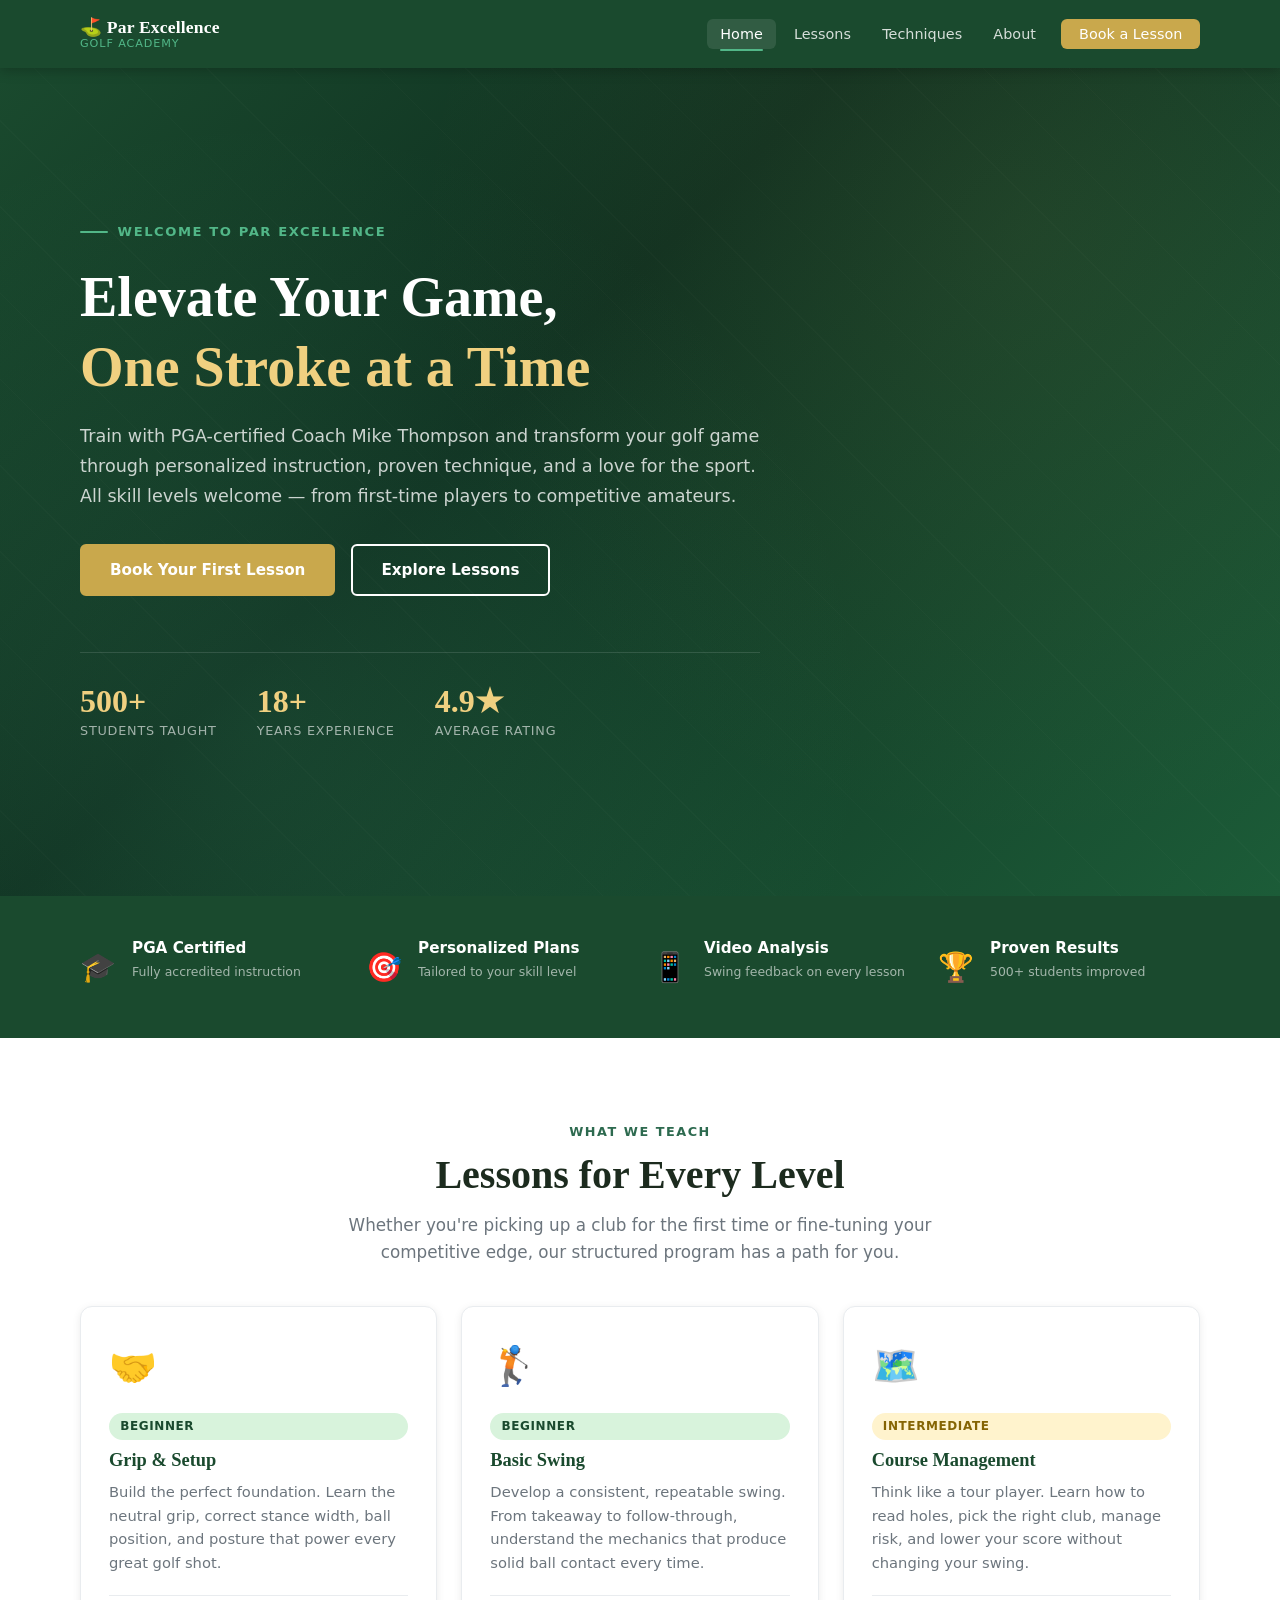
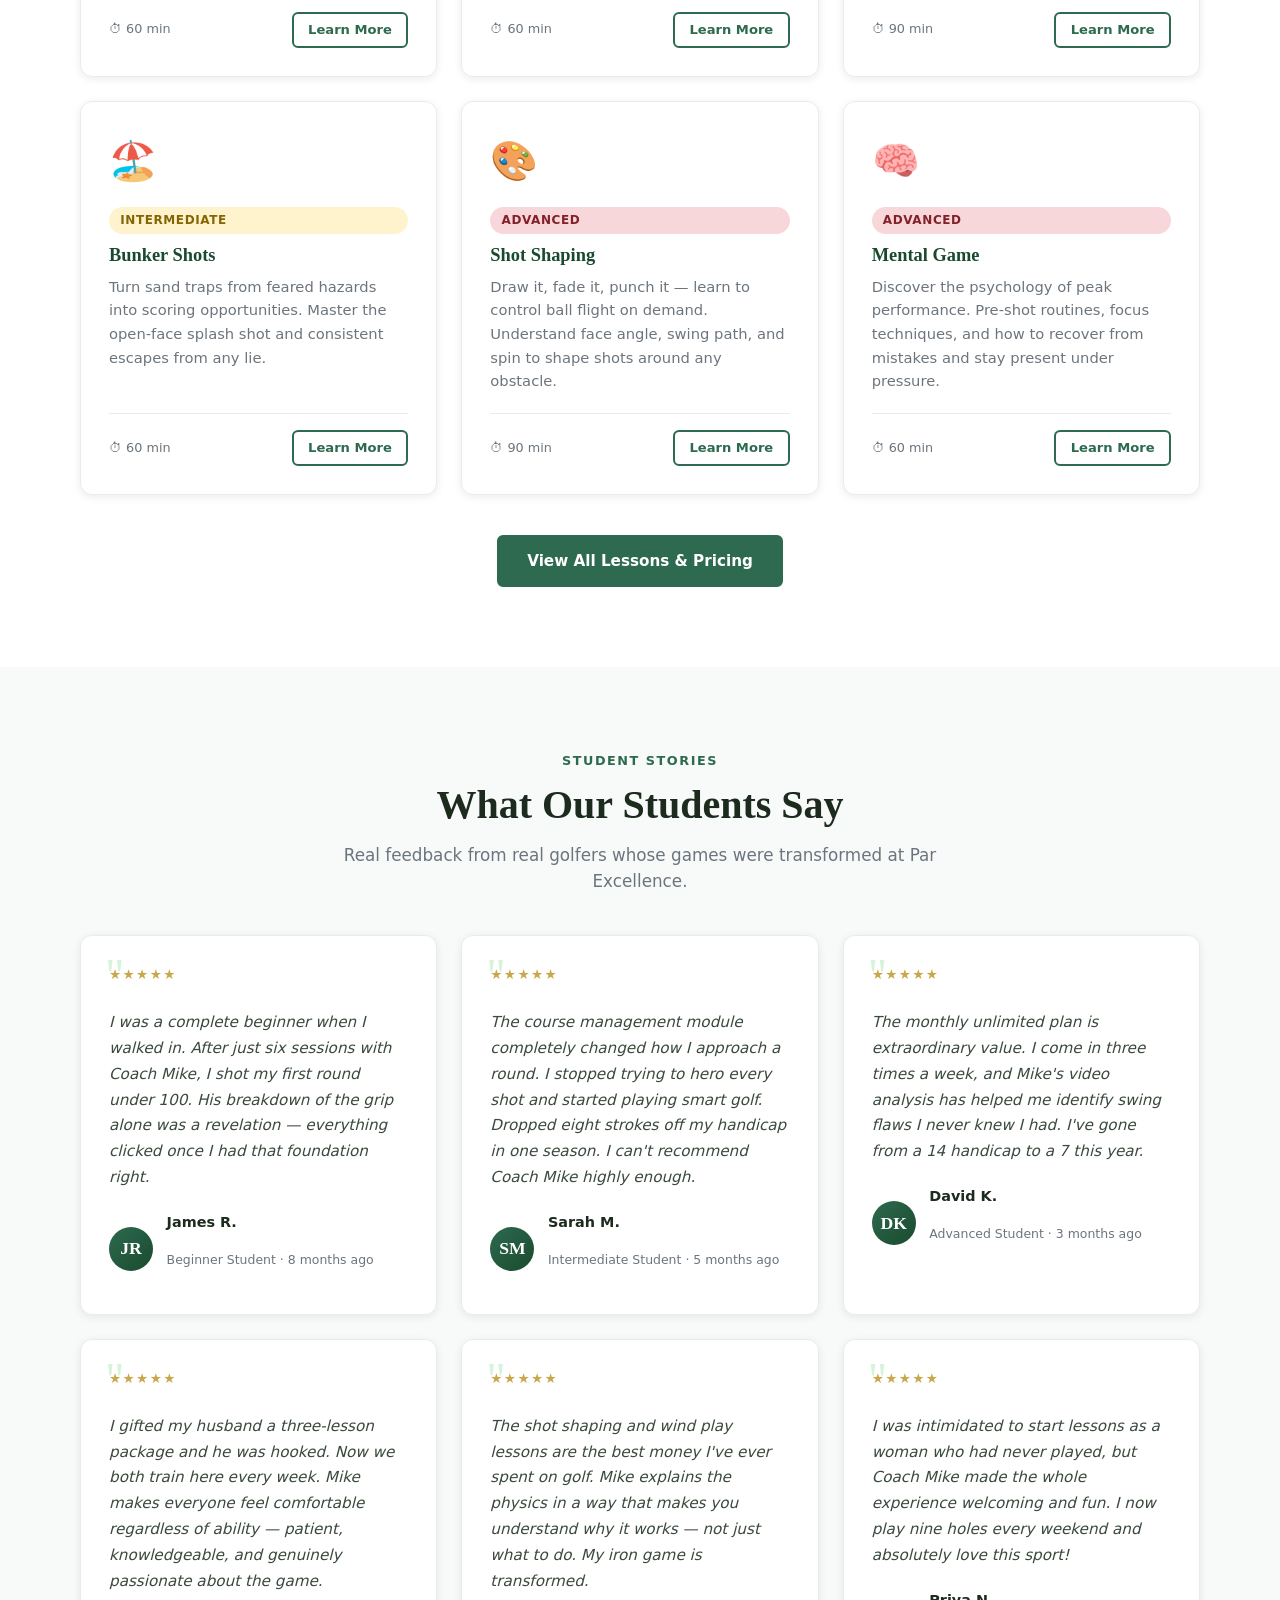
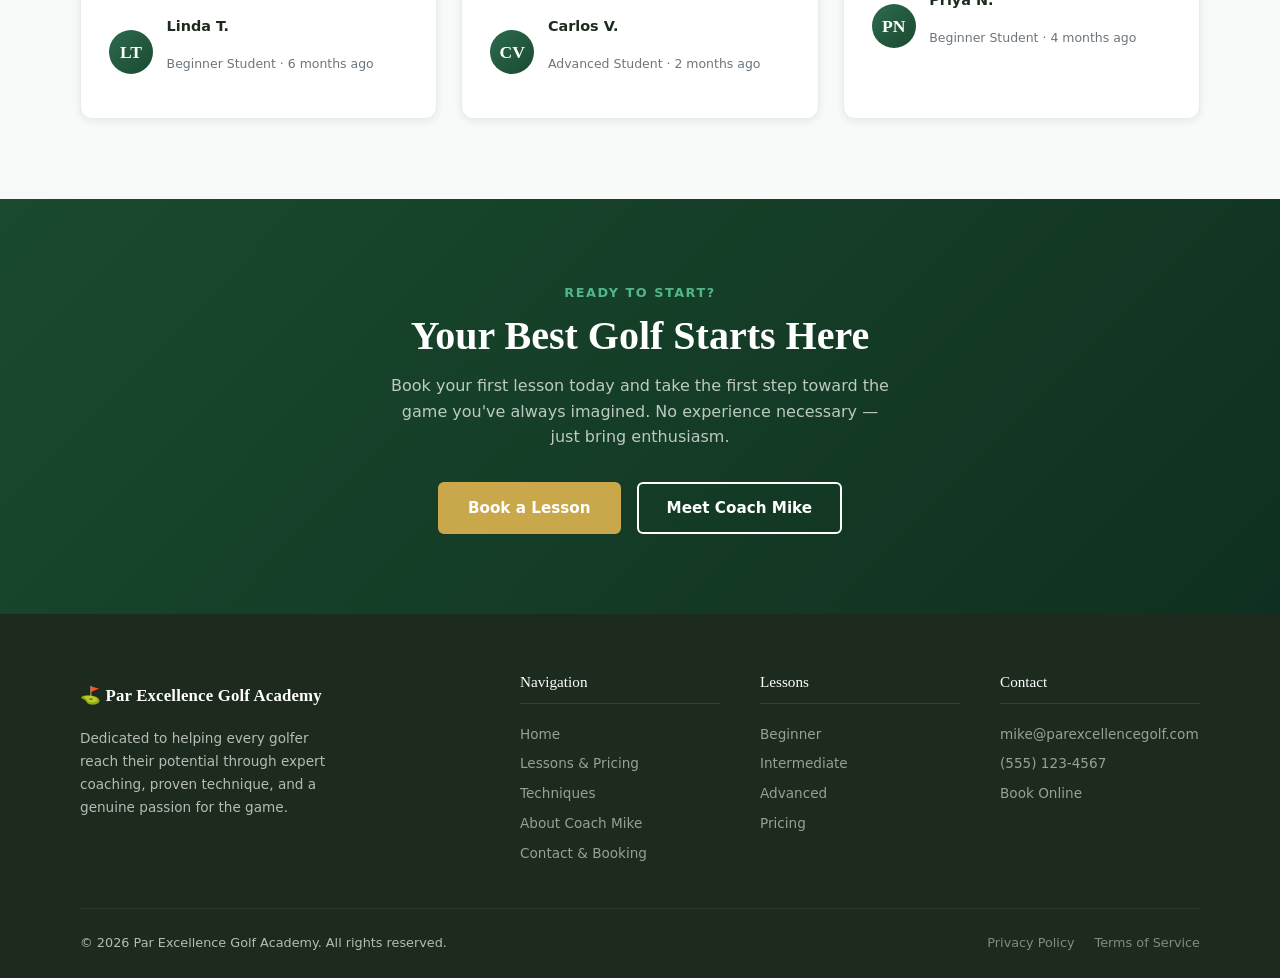
==== index.html @ 8affada6 "Add Par Excellence Golf Academy website Complete static golf instruction website with 5 pages (Home," ====
<!DOCTYPE html>
<html lang="en">
<head>
  <meta charset="UTF-8" />
  <meta name="viewport" content="width=device-width, initial-scale=1.0" />
  <meta name="description" content="Par Excellence Golf Academy — Professional golf instruction with Coach Mike Thompson. Lessons for all skill levels in the heart of the green." />
  <title>Par Excellence Golf Academy | Home</title>
  <link rel="stylesheet" href="css/styles.css" />
</head>
<body>

  <!-- ========== NAVIGATION ========== -->
  <nav class="navbar" role="navigation" aria-label="Main navigation">
    <div class="container nav-inner">
      <a href="index.html" class="nav-brand" aria-label="Par Excellence Golf Academy home">
        <span class="nav-brand-name">⛳ Par Excellence</span>
        <span class="nav-brand-sub">Golf Academy</span>
      </a>

      <button class="nav-toggle" id="navToggle" aria-label="Toggle navigation" aria-expanded="false">
        <span></span><span></span><span></span>
      </button>

      <ul class="nav-links" id="navLinks" role="list">
        <li><a href="index.html">Home</a></li>
        <li><a href="lessons.html">Lessons</a></li>
        <li><a href="techniques.html">Techniques</a></li>
        <li><a href="about.html">About</a></li>
        <li><a href="contact.html" class="nav-cta">Book a Lesson</a></li>
      </ul>
    </div>
  </nav>

  <!-- ========== HERO ========== -->
  <section class="hero" aria-label="Hero">
    <div class="hero-bg-pattern" aria-hidden="true"></div>
    <div class="container">
      <div class="hero-content">
        <div class="hero-eyebrow" aria-label="Welcome to">Welcome to Par Excellence</div>
        <h1>
          Elevate Your Game,
          <span class="accent">One Stroke at a Time</span>
        </h1>
        <p class="hero-lead">
          Train with PGA-certified Coach Mike Thompson and transform your golf game through
          personalized instruction, proven technique, and a love for the sport. All skill
          levels welcome — from first-time players to competitive amateurs.
        </p>
        <div class="hero-actions">
          <a href="contact.html" class="btn btn-gold">Book Your First Lesson</a>
          <a href="lessons.html" class="btn btn-secondary">Explore Lessons</a>
        </div>
        <div class="hero-stats" aria-label="Academy statistics">
          <div class="hero-stat">
            <span class="hero-stat-number">500+</span>
            <span class="hero-stat-label">Students Taught</span>
          </div>
          <div class="hero-stat">
            <span class="hero-stat-number">18+</span>
            <span class="hero-stat-label">Years Experience</span>
          </div>
          <div class="hero-stat">
            <span class="hero-stat-number">4.9★</span>
            <span class="hero-stat-label">Average Rating</span>
          </div>
        </div>
      </div>
    </div>
  </section>

  <!-- ========== PERKS STRIP ========== -->
  <section class="perks-strip" aria-label="Why choose us">
    <div class="container">
      <div class="perks-grid">
        <div class="perk-item fade-in">
          <span class="perk-icon" aria-hidden="true">🎓</span>
          <div>
            <p class="perk-title">PGA Certified</p>
            <p class="perk-text">Fully accredited instruction</p>
          </div>
        </div>
        <div class="perk-item fade-in">
          <span class="perk-icon" aria-hidden="true">🎯</span>
          <div>
            <p class="perk-title">Personalized Plans</p>
            <p class="perk-text">Tailored to your skill level</p>
          </div>
        </div>
        <div class="perk-item fade-in">
          <span class="perk-icon" aria-hidden="true">📱</span>
          <div>
            <p class="perk-title">Video Analysis</p>
            <p class="perk-text">Swing feedback on every lesson</p>
          </div>
        </div>
        <div class="perk-item fade-in">
          <span class="perk-icon" aria-hidden="true">🏆</span>
          <div>
            <p class="perk-title">Proven Results</p>
            <p class="perk-text">500+ students improved</p>
          </div>
        </div>
      </div>
    </div>
  </section>

  <!-- ========== FEATURED LESSONS ========== -->
  <section class="section" id="featured-lessons" aria-labelledby="lessons-heading">
    <div class="container">
      <div class="text-center">
        <span class="section-label">What We Teach</span>
        <h2 class="section-title" id="lessons-heading">Lessons for Every Level</h2>
        <p class="section-subtitle">
          Whether you're picking up a club for the first time or fine-tuning your
          competitive edge, our structured program has a path for you.
        </p>
      </div>

      <div class="card-grid">
        <!-- Beginner -->
        <article class="card fade-in" aria-label="Grip and Setup lesson">
          <span class="card-icon" aria-hidden="true">🤝</span>
          <span class="badge badge-beginner">Beginner</span>
          <h3 class="card-title" style="margin-top:0.6rem">Grip &amp; Setup</h3>
          <p class="card-text">
            Build the perfect foundation. Learn the neutral grip, correct stance width,
            ball position, and posture that power every great golf shot.
          </p>
          <div class="card-footer">
            <span style="font-size:0.8rem;color:var(--gray-mid)">⏱ 60 min</span>
            <a href="lessons.html#beginner" class="btn btn-outline" style="padding:0.35rem 0.9rem;font-size:0.82rem">Learn More</a>
          </div>
        </article>

        <!-- Beginner -->
        <article class="card fade-in" aria-label="Basic Swing lesson">
          <span class="card-icon" aria-hidden="true">🏌️</span>
          <span class="badge badge-beginner">Beginner</span>
          <h3 class="card-title" style="margin-top:0.6rem">Basic Swing</h3>
          <p class="card-text">
            Develop a consistent, repeatable swing. From takeaway to follow-through,
            understand the mechanics that produce solid ball contact every time.
          </p>
          <div class="card-footer">
            <span style="font-size:0.8rem;color:var(--gray-mid)">⏱ 60 min</span>
            <a href="lessons.html#beginner" class="btn btn-outline" style="padding:0.35rem 0.9rem;font-size:0.82rem">Learn More</a>
          </div>
        </article>

        <!-- Intermediate -->
        <article class="card fade-in" aria-label="Course Management lesson">
          <span class="card-icon" aria-hidden="true">🗺️</span>
          <span class="badge badge-intermediate">Intermediate</span>
          <h3 class="card-title" style="margin-top:0.6rem">Course Management</h3>
          <p class="card-text">
            Think like a tour player. Learn how to read holes, pick the right club,
            manage risk, and lower your score without changing your swing.
          </p>
          <div class="card-footer">
            <span style="font-size:0.8rem;color:var(--gray-mid)">⏱ 90 min</span>
            <a href="lessons.html#intermediate" class="btn btn-outline" style="padding:0.35rem 0.9rem;font-size:0.82rem">Learn More</a>
          </div>
        </article>

        <!-- Intermediate -->
        <article class="card fade-in" aria-label="Bunker Shots lesson">
          <span class="card-icon" aria-hidden="true">🏖️</span>
          <span class="badge badge-intermediate">Intermediate</span>
          <h3 class="card-title" style="margin-top:0.6rem">Bunker Shots</h3>
          <p class="card-text">
            Turn sand traps from feared hazards into scoring opportunities. Master the
            open-face splash shot and consistent escapes from any lie.
          </p>
          <div class="card-footer">
            <span style="font-size:0.8rem;color:var(--gray-mid)">⏱ 60 min</span>
            <a href="lessons.html#intermediate" class="btn btn-outline" style="padding:0.35rem 0.9rem;font-size:0.82rem">Learn More</a>
          </div>
        </article>

        <!-- Advanced -->
        <article class="card fade-in" aria-label="Shot Shaping lesson">
          <span class="card-icon" aria-hidden="true">🎨</span>
          <span class="badge badge-advanced">Advanced</span>
          <h3 class="card-title" style="margin-top:0.6rem">Shot Shaping</h3>
          <p class="card-text">
            Draw it, fade it, punch it — learn to control ball flight on demand.
            Understand face angle, swing path, and spin to shape shots around any obstacle.
          </p>
          <div class="card-footer">
            <span style="font-size:0.8rem;color:var(--gray-mid)">⏱ 90 min</span>
            <a href="lessons.html#advanced" class="btn btn-outline" style="padding:0.35rem 0.9rem;font-size:0.82rem">Learn More</a>
          </div>
        </article>

        <!-- Advanced -->
        <article class="card fade-in" aria-label="Mental Game lesson">
          <span class="card-icon" aria-hidden="true">🧠</span>
          <span class="badge badge-advanced">Advanced</span>
          <h3 class="card-title" style="margin-top:0.6rem">Mental Game</h3>
          <p class="card-text">
            Discover the psychology of peak performance. Pre-shot routines, focus
            techniques, and how to recover from mistakes and stay present under pressure.
          </p>
          <div class="card-footer">
            <span style="font-size:0.8rem;color:var(--gray-mid)">⏱ 60 min</span>
            <a href="lessons.html#advanced" class="btn btn-outline" style="padding:0.35rem 0.9rem;font-size:0.82rem">Learn More</a>
          </div>
        </article>
      </div>

      <div class="text-center" style="margin-top:2.5rem">
        <a href="lessons.html" class="btn btn-primary">View All Lessons &amp; Pricing</a>
      </div>
    </div>
  </section>

  <!-- ========== TESTIMONIALS ========== -->
  <section class="section section-alt" aria-labelledby="testimonials-heading">
    <div class="container">
      <div class="text-center">
        <span class="section-label">Student Stories</span>
        <h2 class="section-title" id="testimonials-heading">What Our Students Say</h2>
        <p class="section-subtitle">
          Real feedback from real golfers whose games were transformed at Par Excellence.
        </p>
      </div>

      <div class="testimonials-grid">

        <article class="testimonial-card fade-in" aria-label="Testimonial from James R.">
          <span class="testimonial-quote" aria-hidden="true">"</span>
          <div class="testimonial-stars" aria-label="5 out of 5 stars">★★★★★</div>
          <p class="testimonial-text">
            I was a complete beginner when I walked in. After just six sessions with Coach Mike,
            I shot my first round under 100. His breakdown of the grip alone was a revelation —
            everything clicked once I had that foundation right.
          </p>
          <div class="testimonial-author">
            <div class="author-avatar" aria-hidden="true">JR</div>
            <div>
              <p class="author-name">James R.</p>
              <p class="author-detail">Beginner Student · 8 months ago</p>
            </div>
          </div>
        </article>

        <article class="testimonial-card fade-in" aria-label="Testimonial from Sarah M.">
          <span class="testimonial-quote" aria-hidden="true">"</span>
          <div class="testimonial-stars" aria-label="5 out of 5 stars">★★★★★</div>
          <p class="testimonial-text">
            The course management module completely changed how I approach a round.
            I stopped trying to hero every shot and started playing smart golf.
            Dropped eight strokes off my handicap in one season. I can't recommend
            Coach Mike highly enough.
          </p>
          <div class="testimonial-author">
            <div class="author-avatar" aria-hidden="true">SM</div>
            <div>
              <p class="author-name">Sarah M.</p>
              <p class="author-detail">Intermediate Student · 5 months ago</p>
            </div>
          </div>
        </article>

        <article class="testimonial-card fade-in" aria-label="Testimonial from David K.">
          <span class="testimonial-quote" aria-hidden="true">"</span>
          <div class="testimonial-stars" aria-label="5 out of 5 stars">★★★★★</div>
          <p class="testimonial-text">
            The monthly unlimited plan is extraordinary value. I come in three times a week,
            and Mike's video analysis has helped me identify swing flaws I never knew I had.
            I've gone from a 14 handicap to a 7 this year.
          </p>
          <div class="testimonial-author">
            <div class="author-avatar" aria-hidden="true">DK</div>
            <div>
              <p class="author-name">David K.</p>
              <p class="author-detail">Advanced Student · 3 months ago</p>
            </div>
          </div>
        </article>

        <article class="testimonial-card fade-in" aria-label="Testimonial from Linda T.">
          <span class="testimonial-quote" aria-hidden="true">"</span>
          <div class="testimonial-stars" aria-label="4 out of 5 stars">★★★★★</div>
          <p class="testimonial-text">
            I gifted my husband a three-lesson package and he was hooked. Now we both
            train here every week. Mike makes everyone feel comfortable regardless of
            ability — patient, knowledgeable, and genuinely passionate about the game.
          </p>
          <div class="testimonial-author">
            <div class="author-avatar" aria-hidden="true">LT</div>
            <div>
              <p class="author-name">Linda T.</p>
              <p class="author-detail">Beginner Student · 6 months ago</p>
            </div>
          </div>
        </article>

        <article class="testimonial-card fade-in" aria-label="Testimonial from Carlos V.">
          <span class="testimonial-quote" aria-hidden="true">"</span>
          <div class="testimonial-stars" aria-label="5 out of 5 stars">★★★★★</div>
          <p class="testimonial-text">
            The shot shaping and wind play lessons are the best money I've ever spent on golf.
            Mike explains the physics in a way that makes you understand why it works —
            not just what to do. My iron game is transformed.
          </p>
          <div class="testimonial-author">
            <div class="author-avatar" aria-hidden="true">CV</div>
            <div>
              <p class="author-name">Carlos V.</p>
              <p class="author-detail">Advanced Student · 2 months ago</p>
            </div>
          </div>
        </article>

        <article class="testimonial-card fade-in" aria-label="Testimonial from Priya N.">
          <span class="testimonial-quote" aria-hidden="true">"</span>
          <div class="testimonial-stars" aria-label="5 out of 5 stars">★★★★★</div>
          <p class="testimonial-text">
            I was intimidated to start lessons as a woman who had never played, but
            Coach Mike made the whole experience welcoming and fun. I now play
            nine holes every weekend and absolutely love this sport!
          </p>
          <div class="testimonial-author">
            <div class="author-avatar" aria-hidden="true">PN</div>
            <div>
              <p class="author-name">Priya N.</p>
              <p class="author-detail">Beginner Student · 4 months ago</p>
            </div>
          </div>
        </article>

      </div>
    </div>
  </section>

  <!-- ========== CTA ========== -->
  <section class="cta-section" aria-labelledby="cta-heading">
    <div class="container">
      <span class="section-label" style="color:var(--green-light)">Ready to Start?</span>
      <h2 id="cta-heading">Your Best Golf Starts Here</h2>
      <p>
        Book your first lesson today and take the first step toward the game you've
        always imagined. No experience necessary — just bring enthusiasm.
      </p>
      <div class="cta-actions">
        <a href="contact.html" class="btn btn-gold">Book a Lesson</a>
        <a href="about.html" class="btn btn-secondary">Meet Coach Mike</a>
      </div>
    </div>
  </section>

  <!-- ========== FOOTER ========== -->
  <footer class="footer" aria-label="Site footer">
    <div class="container">
      <div class="footer-grid">
        <div class="footer-brand">
          <p class="nav-brand-name" style="color:#fff;font-family:Georgia,serif;font-size:1.05rem">⛳ Par Excellence Golf Academy</p>
          <p>Dedicated to helping every golfer reach their potential through expert coaching, proven technique, and a genuine passion for the game.</p>
        </div>

        <div>
          <p class="footer-heading">Navigation</p>
          <ul class="footer-links">
            <li><a href="index.html">Home</a></li>
            <li><a href="lessons.html">Lessons &amp; Pricing</a></li>
            <li><a href="techniques.html">Techniques</a></li>
            <li><a href="about.html">About Coach Mike</a></li>
            <li><a href="contact.html">Contact &amp; Booking</a></li>
          </ul>
        </div>

        <div>
          <p class="footer-heading">Lessons</p>
          <ul class="footer-links">
            <li><a href="lessons.html#beginner">Beginner</a></li>
            <li><a href="lessons.html#intermediate">Intermediate</a></li>
            <li><a href="lessons.html#advanced">Advanced</a></li>
            <li><a href="lessons.html#pricing">Pricing</a></li>
          </ul>
        </div>

        <div>
          <p class="footer-heading">Contact</p>
          <ul class="footer-links">
            <li><a href="mailto:mike@parexcellencegolf.com">mike@parexcellencegolf.com</a></li>
            <li><a href="tel:+15551234567">(555) 123-4567</a></li>
            <li><a href="contact.html">Book Online</a></li>
          </ul>
        </div>
      </div>

      <div class="footer-bottom">
        <p>&copy; 2026 Par Excellence Golf Academy. All rights reserved.</p>
        <div class="footer-bottom-links">
          <a href="#">Privacy Policy</a>
          <a href="#">Terms of Service</a>
        </div>
      </div>
    </div>
  </footer>

  <script src="js/main.js"></script>
</body>
</html>
---- css/styles.css ----
/* =============================================
   Par Excellence Golf Academy - Main Stylesheet
   ============================================= */

/* --- CSS Variables --- */
:root {
  --green-dark:    #1a4a2e;
  --green-mid:     #2d6a4f;
  --green-light:   #52b788;
  --green-pale:    #d8f3dc;
  --gold:          #c9a84c;
  --gold-light:    #f0d080;
  --earth:         #8b6914;
  --white:         #ffffff;
  --off-white:     #f8faf9;
  --gray-light:    #e9ecef;
  --gray-mid:      #6c757d;
  --gray-dark:     #343a40;
  --text-dark:     #1c2b1e;
  --text-body:     #3a4a3c;
  --shadow-sm:     0 2px 8px rgba(0,0,0,0.08);
  --shadow-md:     0 6px 24px rgba(0,0,0,0.12);
  --shadow-lg:     0 12px 40px rgba(0,0,0,0.18);
  --radius-sm:     6px;
  --radius-md:     12px;
  --radius-lg:     20px;
  --transition:    0.3s ease;
  --font-heading:  'Georgia', 'Times New Roman', serif;
  --font-body:     'Segoe UI', system-ui, -apple-system, sans-serif;
}

/* --- Reset & Base --- */
*, *::before, *::after {
  box-sizing: border-box;
  margin: 0;
  padding: 0;
}

html {
  scroll-behavior: smooth;
  font-size: 16px;
}

body {
  font-family: var(--font-body);
  color: var(--text-body);
  background-color: var(--white);
  line-height: 1.6;
}

img {
  max-width: 100%;
  display: block;
}

a {
  color: inherit;
  text-decoration: none;
}

ul {
  list-style: none;
}

/* --- Typography --- */
h1, h2, h3, h4, h5, h6 {
  font-family: var(--font-heading);
  color: var(--text-dark);
  line-height: 1.25;
}

h1 { font-size: clamp(2rem, 5vw, 3.5rem); }
h2 { font-size: clamp(1.6rem, 3.5vw, 2.5rem); }
h3 { font-size: clamp(1.2rem, 2.5vw, 1.75rem); }
h4 { font-size: 1.15rem; }

p { margin-bottom: 1rem; }

.section-label {
  display: inline-block;
  font-size: 0.8rem;
  font-weight: 700;
  letter-spacing: 0.12em;
  text-transform: uppercase;
  color: var(--green-mid);
  margin-bottom: 0.5rem;
}

.section-title {
  margin-bottom: 0.75rem;
}

.section-subtitle {
  font-size: 1.05rem;
  color: var(--gray-mid);
  max-width: 600px;
  margin: 0 auto 2.5rem;
}

.text-center { text-align: center; }

/* --- Utility --- */
.container {
  width: 100%;
  max-width: 1160px;
  margin: 0 auto;
  padding: 0 1.25rem;
}

.section {
  padding: 5rem 0;
}

.section-alt {
  background-color: var(--off-white);
}

.btn {
  display: inline-block;
  padding: 0.75rem 1.75rem;
  border-radius: var(--radius-sm);
  font-size: 0.95rem;
  font-weight: 600;
  cursor: pointer;
  border: 2px solid transparent;
  transition: background-color var(--transition), color var(--transition),
              border-color var(--transition), transform var(--transition),
              box-shadow var(--transition);
  font-family: var(--font-body);
  white-space: nowrap;
}

.btn:hover { transform: translateY(-2px); box-shadow: var(--shadow-md); }
.btn:active { transform: translateY(0); }

.btn-primary {
  background-color: var(--green-mid);
  color: var(--white);
  border-color: var(--green-mid);
}
.btn-primary:hover {
  background-color: var(--green-dark);
  border-color: var(--green-dark);
}

.btn-secondary {
  background-color: transparent;
  color: var(--white);
  border-color: var(--white);
}
.btn-secondary:hover {
  background-color: var(--white);
  color: var(--green-dark);
}

.btn-gold {
  background-color: var(--gold);
  color: var(--white);
  border-color: var(--gold);
}
.btn-gold:hover {
  background-color: var(--earth);
  border-color: var(--earth);
}

.btn-outline {
  background-color: transparent;
  color: var(--green-mid);
  border-color: var(--green-mid);
}
.btn-outline:hover {
  background-color: var(--green-mid);
  color: var(--white);
}

.badge {
  display: inline-block;
  padding: 0.25rem 0.7rem;
  border-radius: 999px;
  font-size: 0.75rem;
  font-weight: 700;
  text-transform: uppercase;
  letter-spacing: 0.05em;
}

.badge-beginner    { background: #d8f3dc; color: #1a4a2e; }
.badge-intermediate{ background: #fff3cd; color: #856404; }
.badge-advanced    { background: #f8d7da; color: #842029; }

/* =============================================
   NAVIGATION
   ============================================= */
.navbar {
  position: sticky;
  top: 0;
  z-index: 1000;
  background-color: var(--green-dark);
  box-shadow: 0 2px 12px rgba(0,0,0,0.25);
}

.nav-inner {
  display: flex;
  align-items: center;
  justify-content: space-between;
  height: 68px;
}

.nav-brand {
  display: flex;
  flex-direction: column;
  line-height: 1.15;
}

.nav-brand-name {
  font-family: var(--font-heading);
  font-size: 1.1rem;
  font-weight: 700;
  color: var(--white);
  letter-spacing: 0.01em;
}

.nav-brand-sub {
  font-size: 0.7rem;
  color: var(--green-light);
  letter-spacing: 0.08em;
  text-transform: uppercase;
}

.nav-links {
  display: flex;
  gap: 0.25rem;
  align-items: center;
}

.nav-links a {
  color: rgba(255,255,255,0.82);
  font-size: 0.9rem;
  font-weight: 500;
  padding: 0.45rem 0.85rem;
  border-radius: var(--radius-sm);
  transition: color var(--transition), background-color var(--transition);
  position: relative;
}

.nav-links a:hover,
.nav-links a.active {
  color: var(--white);
  background-color: rgba(255,255,255,0.1);
}

.nav-links a.active::after {
  content: '';
  position: absolute;
  bottom: -2px;
  left: 0.85rem;
  right: 0.85rem;
  height: 2px;
  background-color: var(--green-light);
  border-radius: 2px;
}

.nav-cta {
  margin-left: 0.5rem;
  padding: 0.45rem 1.1rem !important;
  background-color: var(--gold) !important;
  color: var(--white) !important;
  border-radius: var(--radius-sm) !important;
}
.nav-cta:hover {
  background-color: var(--earth) !important;
}
.nav-cta.active::after { display: none; }

/* Hamburger */
.nav-toggle {
  display: none;
  flex-direction: column;
  gap: 5px;
  cursor: pointer;
  padding: 6px;
  background: none;
  border: none;
}

.nav-toggle span {
  display: block;
  width: 24px;
  height: 2px;
  background-color: var(--white);
  border-radius: 2px;
  transition: transform var(--transition), opacity var(--transition);
}

.nav-toggle.open span:nth-child(1) { transform: translateY(7px) rotate(45deg); }
.nav-toggle.open span:nth-child(2) { opacity: 0; }
.nav-toggle.open span:nth-child(3) { transform: translateY(-7px) rotate(-45deg); }

/* =============================================
   HERO
   ============================================= */
.hero {
  position: relative;
  min-height: 92vh;
  display: flex;
  align-items: center;
  overflow: hidden;
  background: linear-gradient(135deg, var(--green-dark) 0%, #0f3020 40%, #1c5c38 100%);
}

.hero-bg-pattern {
  position: absolute;
  inset: 0;
  background-image:
    radial-gradient(circle at 20% 80%, rgba(82,183,136,0.12) 0%, transparent 50%),
    radial-gradient(circle at 80% 20%, rgba(201,168,76,0.08) 0%, transparent 50%),
    repeating-linear-gradient(
      45deg,
      transparent,
      transparent 60px,
      rgba(255,255,255,0.015) 60px,
      rgba(255,255,255,0.015) 61px
    );
  pointer-events: none;
}

.hero-content {
  position: relative;
  z-index: 2;
  max-width: 680px;
}

.hero-eyebrow {
  display: flex;
  align-items: center;
  gap: 0.6rem;
  font-size: 0.82rem;
  font-weight: 700;
  letter-spacing: 0.12em;
  text-transform: uppercase;
  color: var(--green-light);
  margin-bottom: 1.25rem;
}

.hero-eyebrow::before {
  content: '';
  display: block;
  width: 28px;
  height: 2px;
  background-color: var(--green-light);
  border-radius: 2px;
}

.hero h1 {
  color: var(--white);
  margin-bottom: 1.25rem;
}

.hero h1 .accent {
  color: var(--gold-light);
  display: block;
}

.hero-lead {
  font-size: 1.1rem;
  color: rgba(255,255,255,0.78);
  margin-bottom: 2rem;
  line-height: 1.7;
}

.hero-actions {
  display: flex;
  gap: 1rem;
  flex-wrap: wrap;
}

.hero-stats {
  display: flex;
  gap: 2.5rem;
  margin-top: 3.5rem;
  padding-top: 2rem;
  border-top: 1px solid rgba(255,255,255,0.12);
}

.hero-stat-number {
  font-family: var(--font-heading);
  font-size: 2rem;
  font-weight: 700;
  color: var(--gold-light);
  display: block;
  line-height: 1;
}

.hero-stat-label {
  font-size: 0.8rem;
  color: rgba(255,255,255,0.6);
  text-transform: uppercase;
  letter-spacing: 0.06em;
  margin-top: 0.25rem;
}

/* =============================================
   CARDS / LESSON CARDS
   ============================================= */
.card-grid {
  display: grid;
  grid-template-columns: repeat(auto-fill, minmax(280px, 1fr));
  gap: 1.5rem;
}

.card {
  background: var(--white);
  border-radius: var(--radius-md);
  box-shadow: var(--shadow-sm);
  padding: 1.75rem;
  border: 1px solid var(--gray-light);
  transition: transform var(--transition), box-shadow var(--transition), border-color var(--transition);
  display: flex;
  flex-direction: column;
}

.card:hover {
  transform: translateY(-5px);
  box-shadow: var(--shadow-md);
  border-color: var(--green-light);
}

.card-icon {
  font-size: 2.4rem;
  margin-bottom: 1rem;
  display: block;
}

.card-title {
  font-size: 1.15rem;
  margin-bottom: 0.5rem;
  color: var(--green-dark);
}

.card-text {
  font-size: 0.92rem;
  color: var(--gray-mid);
  margin-bottom: 1.25rem;
  flex: 1;
}

.card-footer {
  margin-top: auto;
  padding-top: 1rem;
  border-top: 1px solid var(--gray-light);
  display: flex;
  align-items: center;
  justify-content: space-between;
}

/* =============================================
   FEATURES / PERKS STRIP
   ============================================= */
.perks-strip {
  background-color: var(--green-dark);
  padding: 2.5rem 0;
}

.perks-grid {
  display: grid;
  grid-template-columns: repeat(4, 1fr);
  gap: 1.5rem;
}

.perk-item {
  display: flex;
  align-items: center;
  gap: 1rem;
  color: var(--white);
}

.perk-icon {
  font-size: 1.8rem;
  flex-shrink: 0;
}

.perk-title {
  font-size: 0.95rem;
  font-weight: 700;
  color: var(--white);
  margin-bottom: 0.1rem;
}

.perk-text {
  font-size: 0.78rem;
  color: rgba(255,255,255,0.6);
}

/* =============================================
   TESTIMONIALS
   ============================================= */
.testimonials-grid {
  display: grid;
  grid-template-columns: repeat(auto-fill, minmax(300px, 1fr));
  gap: 1.5rem;
}

.testimonial-card {
  background: var(--white);
  border-radius: var(--radius-md);
  padding: 1.75rem;
  box-shadow: var(--shadow-sm);
  border: 1px solid var(--gray-light);
  position: relative;
  transition: transform var(--transition), box-shadow var(--transition);
}

.testimonial-card:hover {
  transform: translateY(-4px);
  box-shadow: var(--shadow-md);
}

.testimonial-quote {
  font-size: 3rem;
  line-height: 1;
  color: var(--green-pale);
  font-family: var(--font-heading);
  position: absolute;
  top: 1rem;
  left: 1.5rem;
}

.testimonial-text {
  font-size: 0.95rem;
  color: var(--text-body);
  line-height: 1.7;
  margin-top: 1.5rem;
  margin-bottom: 1.25rem;
  font-style: italic;
}

.testimonial-stars {
  color: var(--gold);
  font-size: 0.85rem;
  letter-spacing: 0.1em;
  margin-bottom: 0.75rem;
}

.testimonial-author {
  display: flex;
  align-items: center;
  gap: 0.85rem;
}

.author-avatar {
  width: 44px;
  height: 44px;
  border-radius: 50%;
  background: linear-gradient(135deg, var(--green-mid), var(--green-dark));
  display: flex;
  align-items: center;
  justify-content: center;
  font-size: 1.1rem;
  color: var(--white);
  font-weight: 700;
  font-family: var(--font-heading);
  flex-shrink: 0;
}

.author-name {
  font-weight: 700;
  font-size: 0.9rem;
  color: var(--text-dark);
}

.author-detail {
  font-size: 0.78rem;
  color: var(--gray-mid);
}

/* =============================================
   PRICING
   ============================================= */
.pricing-grid {
  display: grid;
  grid-template-columns: repeat(auto-fill, minmax(280px, 1fr));
  gap: 1.5rem;
  max-width: 960px;
  margin: 0 auto;
}

.pricing-card {
  background: var(--white);
  border-radius: var(--radius-md);
  padding: 2.25rem 1.75rem;
  box-shadow: var(--shadow-sm);
  border: 2px solid var(--gray-light);
  text-align: center;
  position: relative;
  transition: transform var(--transition), box-shadow var(--transition), border-color var(--transition);
}

.pricing-card:hover {
  transform: translateY(-6px);
  box-shadow: var(--shadow-md);
}

.pricing-card.featured {
  border-color: var(--green-mid);
  transform: scale(1.04);
}

.pricing-card.featured:hover {
  transform: scale(1.04) translateY(-6px);
}

.pricing-popular {
  position: absolute;
  top: -1px;
  left: 50%;
  transform: translateX(-50%);
  background: var(--green-mid);
  color: var(--white);
  font-size: 0.72rem;
  font-weight: 700;
  letter-spacing: 0.08em;
  text-transform: uppercase;
  padding: 0.3rem 1rem;
  border-radius: 0 0 var(--radius-sm) var(--radius-sm);
}

.pricing-name {
  font-size: 1.1rem;
  font-weight: 700;
  color: var(--green-dark);
  margin-bottom: 0.5rem;
}

.pricing-price {
  font-family: var(--font-heading);
  font-size: 3rem;
  font-weight: 700;
  color: var(--text-dark);
  line-height: 1;
  margin: 1rem 0 0.25rem;
}

.pricing-price sup {
  font-size: 1.5rem;
  vertical-align: top;
  margin-top: 0.6rem;
}

.pricing-period {
  font-size: 0.82rem;
  color: var(--gray-mid);
  margin-bottom: 1.5rem;
}

.pricing-features {
  text-align: left;
  margin-bottom: 1.75rem;
}

.pricing-features li {
  padding: 0.4rem 0;
  font-size: 0.88rem;
  color: var(--text-body);
  border-bottom: 1px solid var(--gray-light);
  display: flex;
  align-items: center;
  gap: 0.6rem;
}

.pricing-features li::before {
  content: '✓';
  color: var(--green-mid);
  font-weight: 700;
  flex-shrink: 0;
}

/* =============================================
   LESSONS PAGE - LEVEL SECTIONS
   ============================================= */
.level-section {
  margin-bottom: 4rem;
}

.level-header {
  display: flex;
  align-items: center;
  gap: 1rem;
  margin-bottom: 1.75rem;
  padding-bottom: 1rem;
  border-bottom: 2px solid var(--gray-light);
}

.level-icon {
  width: 52px;
  height: 52px;
  border-radius: var(--radius-md);
  display: flex;
  align-items: center;
  justify-content: center;
  font-size: 1.6rem;
  flex-shrink: 0;
}

.level-icon.beginner    { background: var(--green-pale); }
.level-icon.intermediate{ background: #fff3cd; }
.level-icon.advanced    { background: #fde8d8; }

.level-title { font-size: 1.5rem; }
.level-desc  { font-size: 0.9rem; color: var(--gray-mid); margin: 0; }

/* =============================================
   TECHNIQUES PAGE
   ============================================= */
.technique-block {
  display: grid;
  grid-template-columns: 1fr 1fr;
  gap: 3rem;
  align-items: center;
  margin-bottom: 5rem;
}

.technique-block.reverse { direction: rtl; }
.technique-block.reverse > * { direction: ltr; }

.technique-visual {
  border-radius: var(--radius-lg);
  overflow: hidden;
  background: linear-gradient(135deg, var(--green-dark) 0%, var(--green-mid) 100%);
  min-height: 280px;
  display: flex;
  align-items: center;
  justify-content: center;
  flex-direction: column;
  gap: 1rem;
  padding: 2rem;
  box-shadow: var(--shadow-md);
}

.technique-visual-emoji {
  font-size: 5rem;
}

.technique-visual-label {
  font-family: var(--font-heading);
  font-size: 1.25rem;
  color: rgba(255,255,255,0.9);
  font-style: italic;
}

.technique-tips {
  margin-top: 1.25rem;
}

.technique-tip {
  display: flex;
  gap: 0.75rem;
  padding: 0.65rem 0;
  border-bottom: 1px solid var(--gray-light);
  font-size: 0.92rem;
}

.technique-tip:last-child { border-bottom: none; }

.tip-num {
  display: inline-flex;
  align-items: center;
  justify-content: center;
  width: 22px;
  height: 22px;
  background: var(--green-mid);
  color: var(--white);
  font-size: 0.7rem;
  font-weight: 700;
  border-radius: 50%;
  flex-shrink: 0;
  margin-top: 0.1rem;
}

/* =============================================
   ABOUT PAGE
   ============================================= */
.about-hero {
  background: linear-gradient(135deg, var(--green-dark), #0f3020);
  padding: 5rem 0 3rem;
  text-align: center;
  color: var(--white);
}

.about-hero h1 { color: var(--white); margin-bottom: 0.5rem; }
.about-hero p  { color: rgba(255,255,255,0.72); max-width: 560px; margin: 0.5rem auto 0; }

.instructor-profile {
  display: grid;
  grid-template-columns: 340px 1fr;
  gap: 3.5rem;
  align-items: start;
}

.instructor-card {
  background: var(--white);
  border-radius: var(--radius-lg);
  box-shadow: var(--shadow-md);
  overflow: hidden;
  border: 1px solid var(--gray-light);
  position: sticky;
  top: 88px;
}

.instructor-avatar-block {
  background: linear-gradient(135deg, var(--green-dark) 0%, var(--green-mid) 100%);
  padding: 2.5rem;
  text-align: center;
}

.instructor-avatar-emoji {
  font-size: 5rem;
  display: block;
  margin-bottom: 0.75rem;
}

.instructor-card-name {
  font-family: var(--font-heading);
  font-size: 1.25rem;
  color: var(--white);
  margin-bottom: 0.25rem;
}

.instructor-card-title {
  font-size: 0.8rem;
  color: rgba(255,255,255,0.7);
  text-transform: uppercase;
  letter-spacing: 0.08em;
}

.instructor-card-body {
  padding: 1.5rem;
}

.instructor-stat-grid {
  display: grid;
  grid-template-columns: 1fr 1fr;
  gap: 1rem;
  margin-bottom: 1.25rem;
}

.i-stat {
  text-align: center;
  padding: 0.75rem;
  background: var(--off-white);
  border-radius: var(--radius-sm);
}

.i-stat-num {
  font-family: var(--font-heading);
  font-size: 1.5rem;
  color: var(--green-dark);
  display: block;
  line-height: 1;
}

.i-stat-lbl {
  font-size: 0.7rem;
  color: var(--gray-mid);
  text-transform: uppercase;
  letter-spacing: 0.05em;
  margin-top: 0.2rem;
}

.credential-list li {
  padding: 0.4rem 0;
  font-size: 0.85rem;
  border-bottom: 1px solid var(--gray-light);
  display: flex;
  align-items: center;
  gap: 0.5rem;
  color: var(--text-body);
}
.credential-list li::before {
  content: '★';
  color: var(--gold);
  font-size: 0.8rem;
}

.instructor-bio h2 { margin-bottom: 1rem; }
.instructor-bio p { font-size: 0.97rem; line-height: 1.8; }

.philosophy-grid {
  display: grid;
  grid-template-columns: repeat(3, 1fr);
  gap: 1.25rem;
  margin-top: 2rem;
}

.philosophy-item {
  background: var(--off-white);
  border-radius: var(--radius-md);
  padding: 1.5rem;
  border-left: 4px solid var(--green-mid);
}

.philosophy-item h4 {
  color: var(--green-dark);
  margin-bottom: 0.4rem;
}

.philosophy-item p {
  font-size: 0.85rem;
  color: var(--gray-mid);
  margin: 0;
}

/* =============================================
   CONTACT PAGE
   ============================================= */
.contact-grid {
  display: grid;
  grid-template-columns: 380px 1fr;
  gap: 3.5rem;
  align-items: start;
}

.contact-info-card {
  background: var(--green-dark);
  border-radius: var(--radius-lg);
  padding: 2.5rem;
  color: var(--white);
  position: sticky;
  top: 88px;
}

.contact-info-card h3 {
  color: var(--white);
  margin-bottom: 0.5rem;
}

.contact-info-card > p {
  color: rgba(255,255,255,0.7);
  font-size: 0.9rem;
  margin-bottom: 2rem;
}

.contact-item {
  display: flex;
  gap: 1rem;
  margin-bottom: 1.5rem;
}

.contact-item-icon {
  font-size: 1.4rem;
  width: 40px;
  height: 40px;
  background: rgba(255,255,255,0.1);
  border-radius: var(--radius-sm);
  display: flex;
  align-items: center;
  justify-content: center;
  flex-shrink: 0;
}

.contact-item-label {
  font-size: 0.75rem;
  text-transform: uppercase;
  letter-spacing: 0.08em;
  color: var(--green-light);
  margin-bottom: 0.15rem;
}

.contact-item-value {
  font-size: 0.9rem;
  color: rgba(255,255,255,0.9);
}

.hours-grid {
  margin-top: 2rem;
  border-top: 1px solid rgba(255,255,255,0.12);
  padding-top: 1.5rem;
}

.hours-grid h4 {
  color: var(--white);
  font-size: 0.9rem;
  margin-bottom: 0.75rem;
}

.hours-row {
  display: flex;
  justify-content: space-between;
  font-size: 0.82rem;
  padding: 0.35rem 0;
  border-bottom: 1px solid rgba(255,255,255,0.06);
  color: rgba(255,255,255,0.7);
}

/* Form */
.form-card {
  background: var(--white);
  border-radius: var(--radius-lg);
  padding: 2.5rem;
  box-shadow: var(--shadow-sm);
  border: 1px solid var(--gray-light);
}

.form-card h3 {
  margin-bottom: 0.35rem;
}

.form-card > p {
  color: var(--gray-mid);
  font-size: 0.9rem;
  margin-bottom: 1.75rem;
}

.form-row {
  display: grid;
  grid-template-columns: 1fr 1fr;
  gap: 1rem;
}

.form-group {
  margin-bottom: 1.25rem;
}

.form-group label {
  display: block;
  font-size: 0.85rem;
  font-weight: 600;
  color: var(--text-dark);
  margin-bottom: 0.4rem;
}

.form-group .required {
  color: var(--green-mid);
}

.form-control {
  width: 100%;
  padding: 0.65rem 0.9rem;
  border: 1.5px solid var(--gray-light);
  border-radius: var(--radius-sm);
  font-family: var(--font-body);
  font-size: 0.9rem;
  color: var(--text-dark);
  background: var(--white);
  transition: border-color var(--transition), box-shadow var(--transition);
  outline: none;
}

.form-control:focus {
  border-color: var(--green-mid);
  box-shadow: 0 0 0 3px rgba(45,106,79,0.12);
}

.form-control::placeholder { color: #adb5bd; }

textarea.form-control {
  resize: vertical;
  min-height: 120px;
}

select.form-control {
  cursor: pointer;
}

.form-success {
  display: none;
  background: var(--green-pale);
  border: 1px solid var(--green-light);
  border-radius: var(--radius-md);
  padding: 1.5rem;
  text-align: center;
}

.form-success h4 { color: var(--green-dark); margin-bottom: 0.5rem; }
.form-success p  { color: var(--green-mid); margin: 0; font-size: 0.9rem; }

.form-success.visible { display: block; }

/* =============================================
   CTA SECTION
   ============================================= */
.cta-section {
  background: linear-gradient(135deg, var(--green-dark) 0%, #0f3020 100%);
  padding: 5rem 0;
  text-align: center;
}

.cta-section h2 { color: var(--white); margin-bottom: 0.75rem; }
.cta-section p  { color: rgba(255,255,255,0.72); max-width: 500px; margin: 0 auto 2rem; }

.cta-actions {
  display: flex;
  gap: 1rem;
  justify-content: center;
  flex-wrap: wrap;
}

/* =============================================
   FOOTER
   ============================================= */
.footer {
  background-color: var(--text-dark);
  color: rgba(255,255,255,0.68);
  padding: 3.5rem 0 1.5rem;
}

.footer-grid {
  display: grid;
  grid-template-columns: 2fr 1fr 1fr 1fr;
  gap: 2.5rem;
  margin-bottom: 2.5rem;
}

.footer-brand p {
  font-size: 0.85rem;
  line-height: 1.7;
  margin-top: 0.75rem;
  max-width: 260px;
}

.footer-heading {
  font-family: var(--font-heading);
  font-size: 0.95rem;
  color: var(--white);
  margin-bottom: 1rem;
  padding-bottom: 0.5rem;
  border-bottom: 1px solid rgba(255,255,255,0.1);
}

.footer-links a {
  display: block;
  font-size: 0.85rem;
  color: rgba(255,255,255,0.55);
  padding: 0.25rem 0;
  transition: color var(--transition);
}

.footer-links a:hover { color: var(--green-light); }

.footer-bottom {
  border-top: 1px solid rgba(255,255,255,0.08);
  padding-top: 1.5rem;
  display: flex;
  align-items: center;
  justify-content: space-between;
  flex-wrap: wrap;
  gap: 0.75rem;
}

.footer-bottom p { font-size: 0.8rem; margin: 0; }

.footer-bottom-links {
  display: flex;
  gap: 1.25rem;
}

.footer-bottom-links a {
  font-size: 0.8rem;
  color: rgba(255,255,255,0.45);
  transition: color var(--transition);
}

.footer-bottom-links a:hover { color: var(--green-light); }

/* =============================================
   PAGE HERO (inner pages)
   ============================================= */
.page-hero {
  background: linear-gradient(135deg, var(--green-dark) 0%, #0f3020 100%);
  padding: 4rem 0 3rem;
  text-align: center;
}

.page-hero h1 { color: var(--white); margin-bottom: 0.6rem; }
.page-hero p  { color: rgba(255,255,255,0.72); max-width: 560px; margin: 0 auto; font-size: 1.05rem; }

/* =============================================
   BREADCRUMB
   ============================================= */
.breadcrumb {
  background: var(--off-white);
  border-bottom: 1px solid var(--gray-light);
  padding: 0.6rem 0;
}

.breadcrumb-inner {
  display: flex;
  align-items: center;
  gap: 0.5rem;
  font-size: 0.8rem;
  color: var(--gray-mid);
}

.breadcrumb-inner a { color: var(--green-mid); }
.breadcrumb-inner a:hover { text-decoration: underline; }
.breadcrumb-sep { color: var(--gray-light); }

/* =============================================
   SCROLL ANIMATIONS
   ============================================= */
.fade-in {
  opacity: 0;
  transform: translateY(20px);
  transition: opacity 0.6s ease, transform 0.6s ease;
}

.fade-in.visible {
  opacity: 1;
  transform: translateY(0);
}

/* =============================================
   RESPONSIVE
   ============================================= */
@media (max-width: 1024px) {
  .instructor-profile  { grid-template-columns: 1fr; }
  .instructor-card     { position: static; }
  .contact-grid        { grid-template-columns: 1fr; }
  .contact-info-card   { position: static; }
  .technique-block     { grid-template-columns: 1fr; gap: 1.75rem; }
  .technique-block.reverse { direction: ltr; }
  .footer-grid         { grid-template-columns: 1fr 1fr; }
  .perks-grid          { grid-template-columns: repeat(2, 1fr); }
}

@media (max-width: 768px) {
  .section { padding: 3.5rem 0; }

  .nav-links {
    display: none;
    position: absolute;
    top: 68px;
    left: 0;
    right: 0;
    background: var(--green-dark);
    flex-direction: column;
    padding: 1rem;
    gap: 0.25rem;
    box-shadow: 0 8px 20px rgba(0,0,0,0.25);
  }

  .nav-links.open { display: flex; }
  .nav-links a { width: 100%; padding: 0.65rem 1rem; }
  .nav-links a.active::after { display: none; }
  .nav-cta { margin: 0.25rem 0; width: 100%; text-align: center; }
  .nav-toggle { display: flex; }

  .hero { min-height: auto; padding: 4rem 0 3.5rem; }
  .hero-stats { gap: 1.5rem; flex-wrap: wrap; }

  .form-row { grid-template-columns: 1fr; }
  .philosophy-grid { grid-template-columns: 1fr; }
  .footer-grid { grid-template-columns: 1fr; }
  .footer-bottom { flex-direction: column; text-align: center; }
  .perks-grid { grid-template-columns: 1fr; }

  .pricing-card.featured { transform: none; }
  .pricing-card.featured:hover { transform: translateY(-6px); }
}

@media (max-width: 480px) {
  .hero-actions { flex-direction: column; }
  .cta-actions  { flex-direction: column; align-items: center; }
  .hero-stats   { flex-direction: column; gap: 1rem; }
}
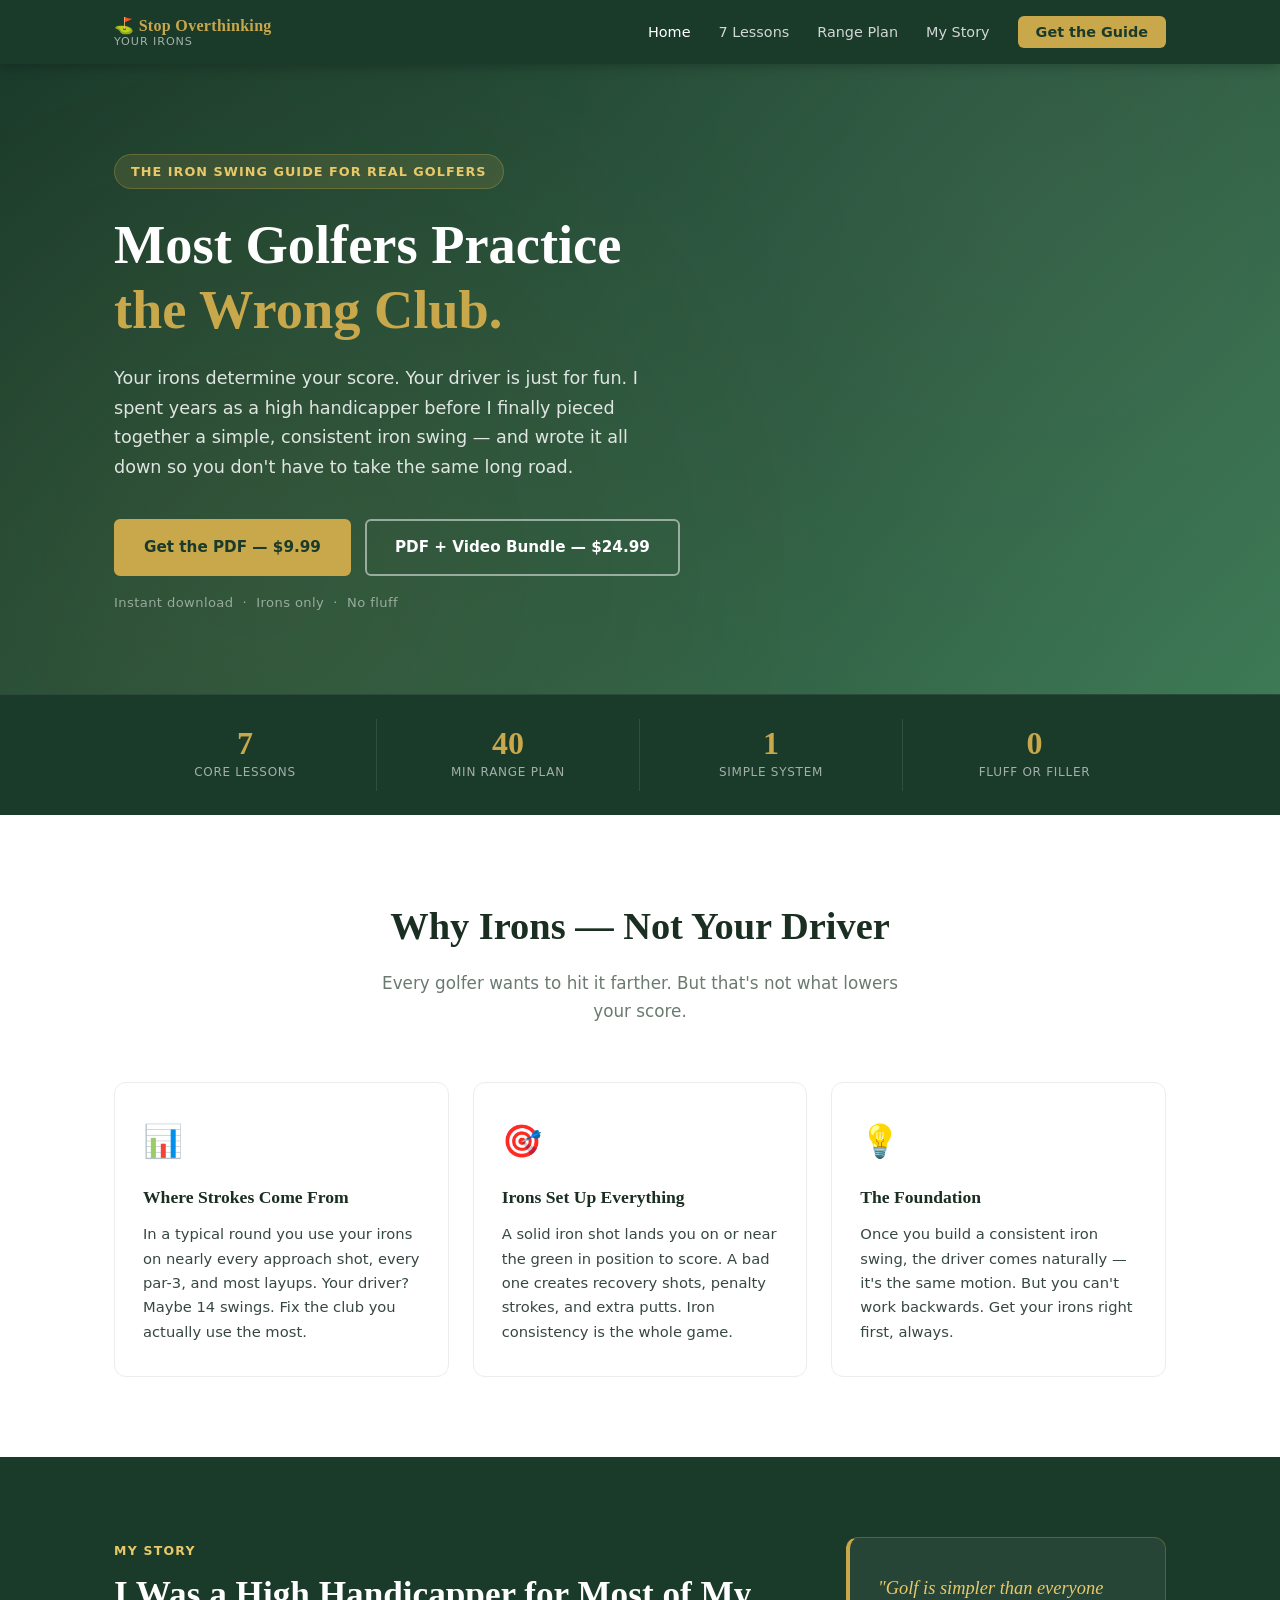
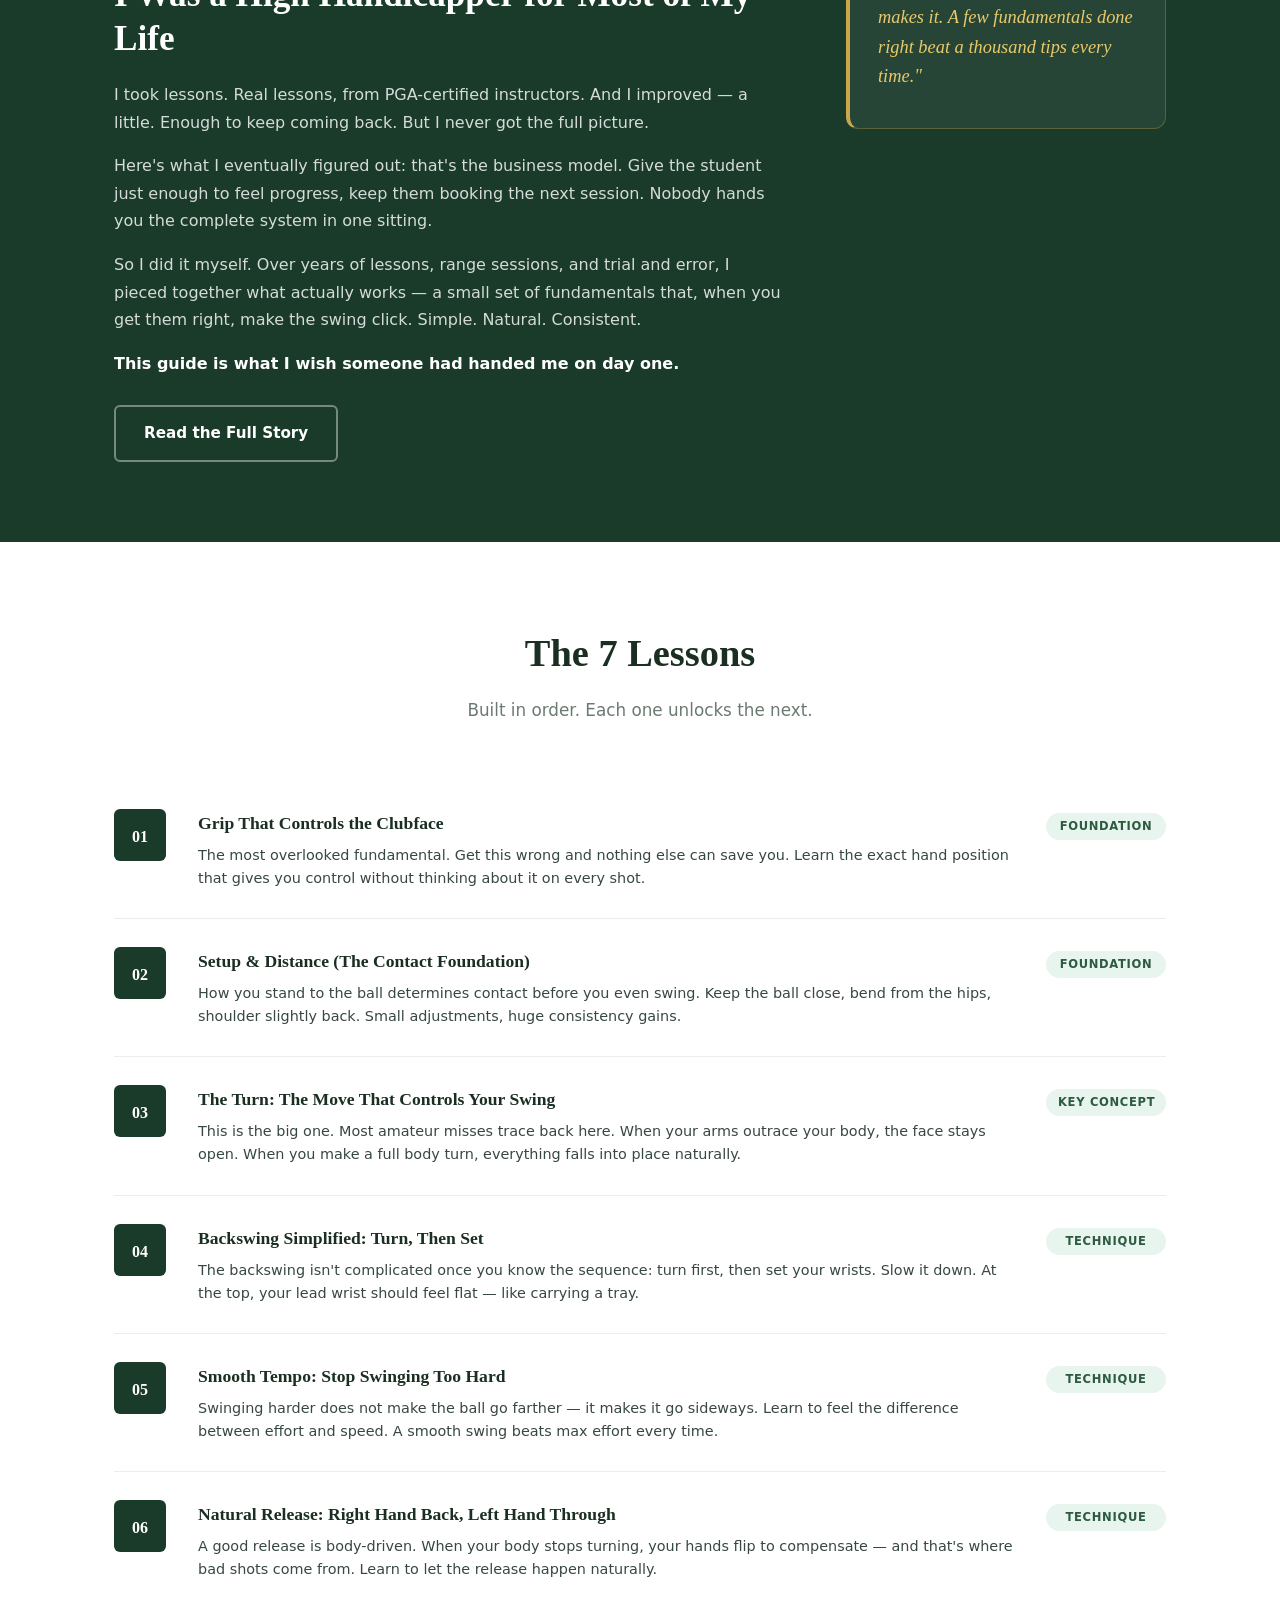
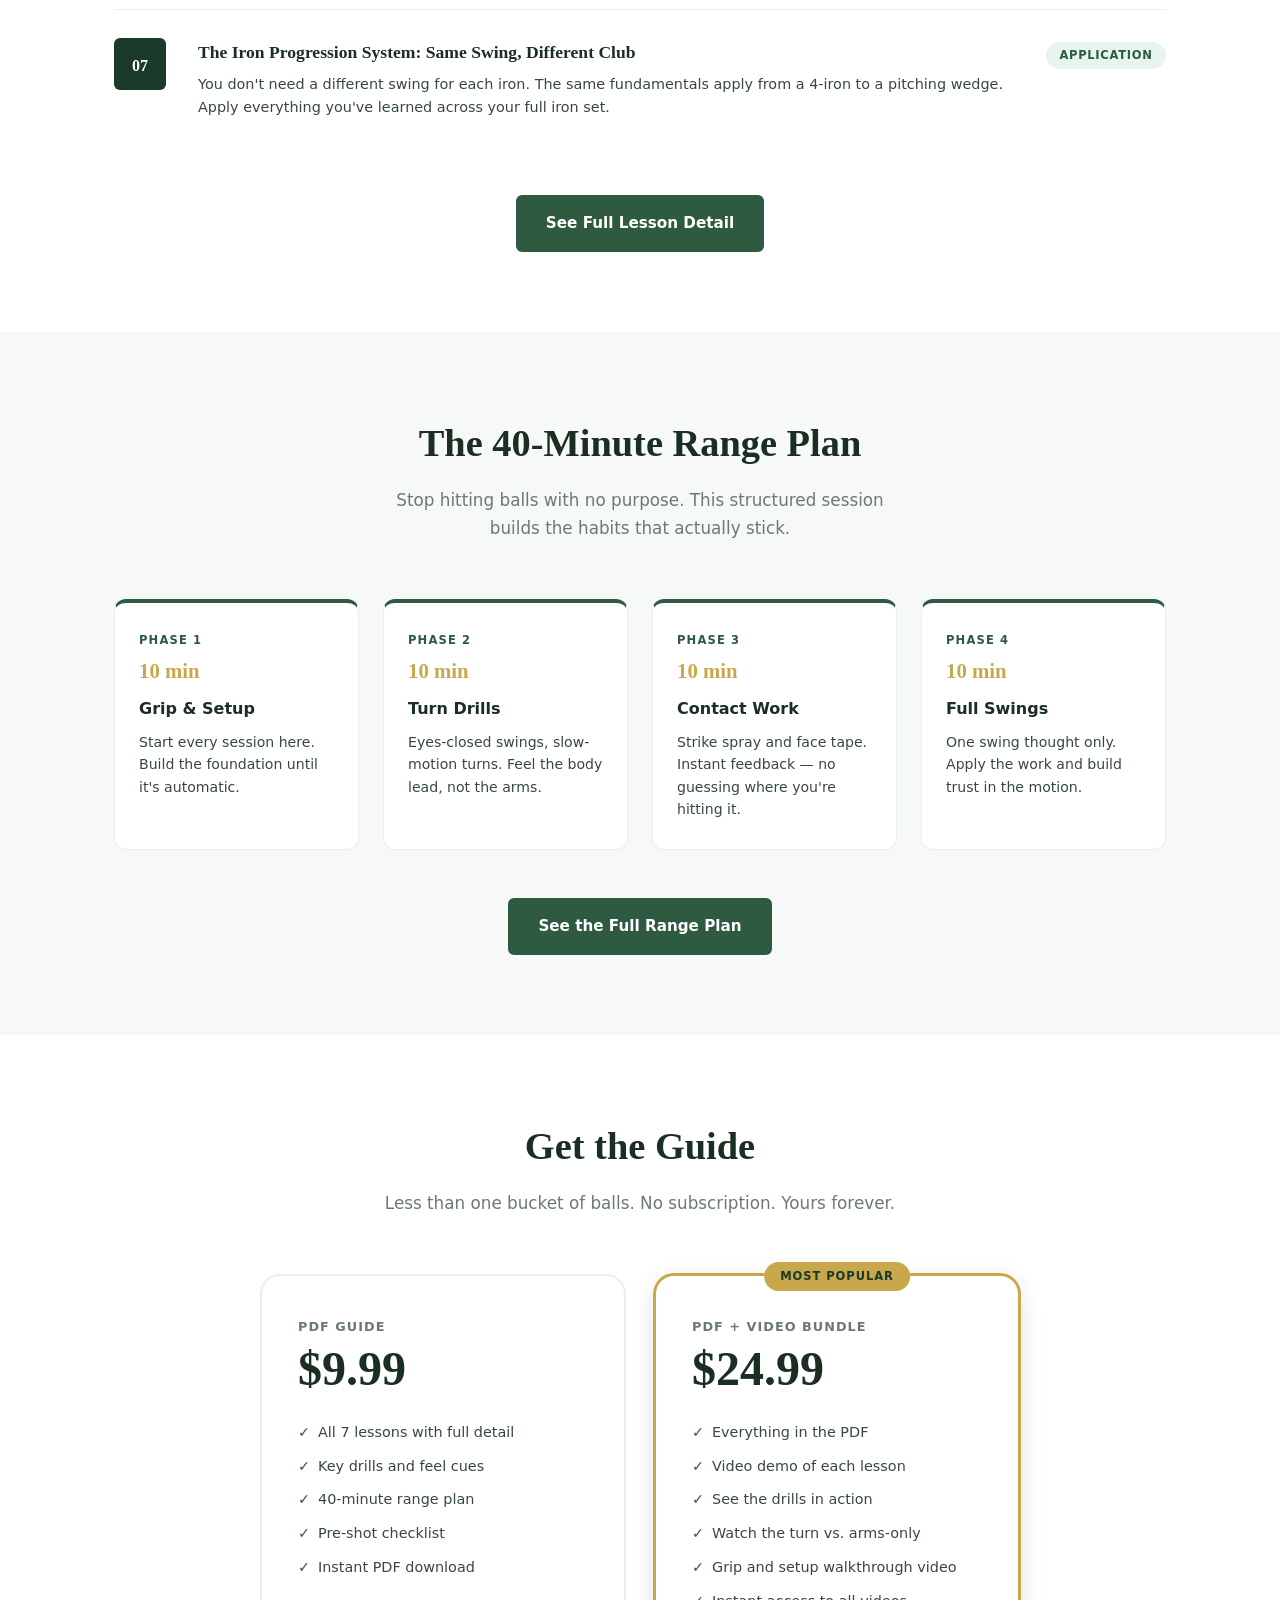
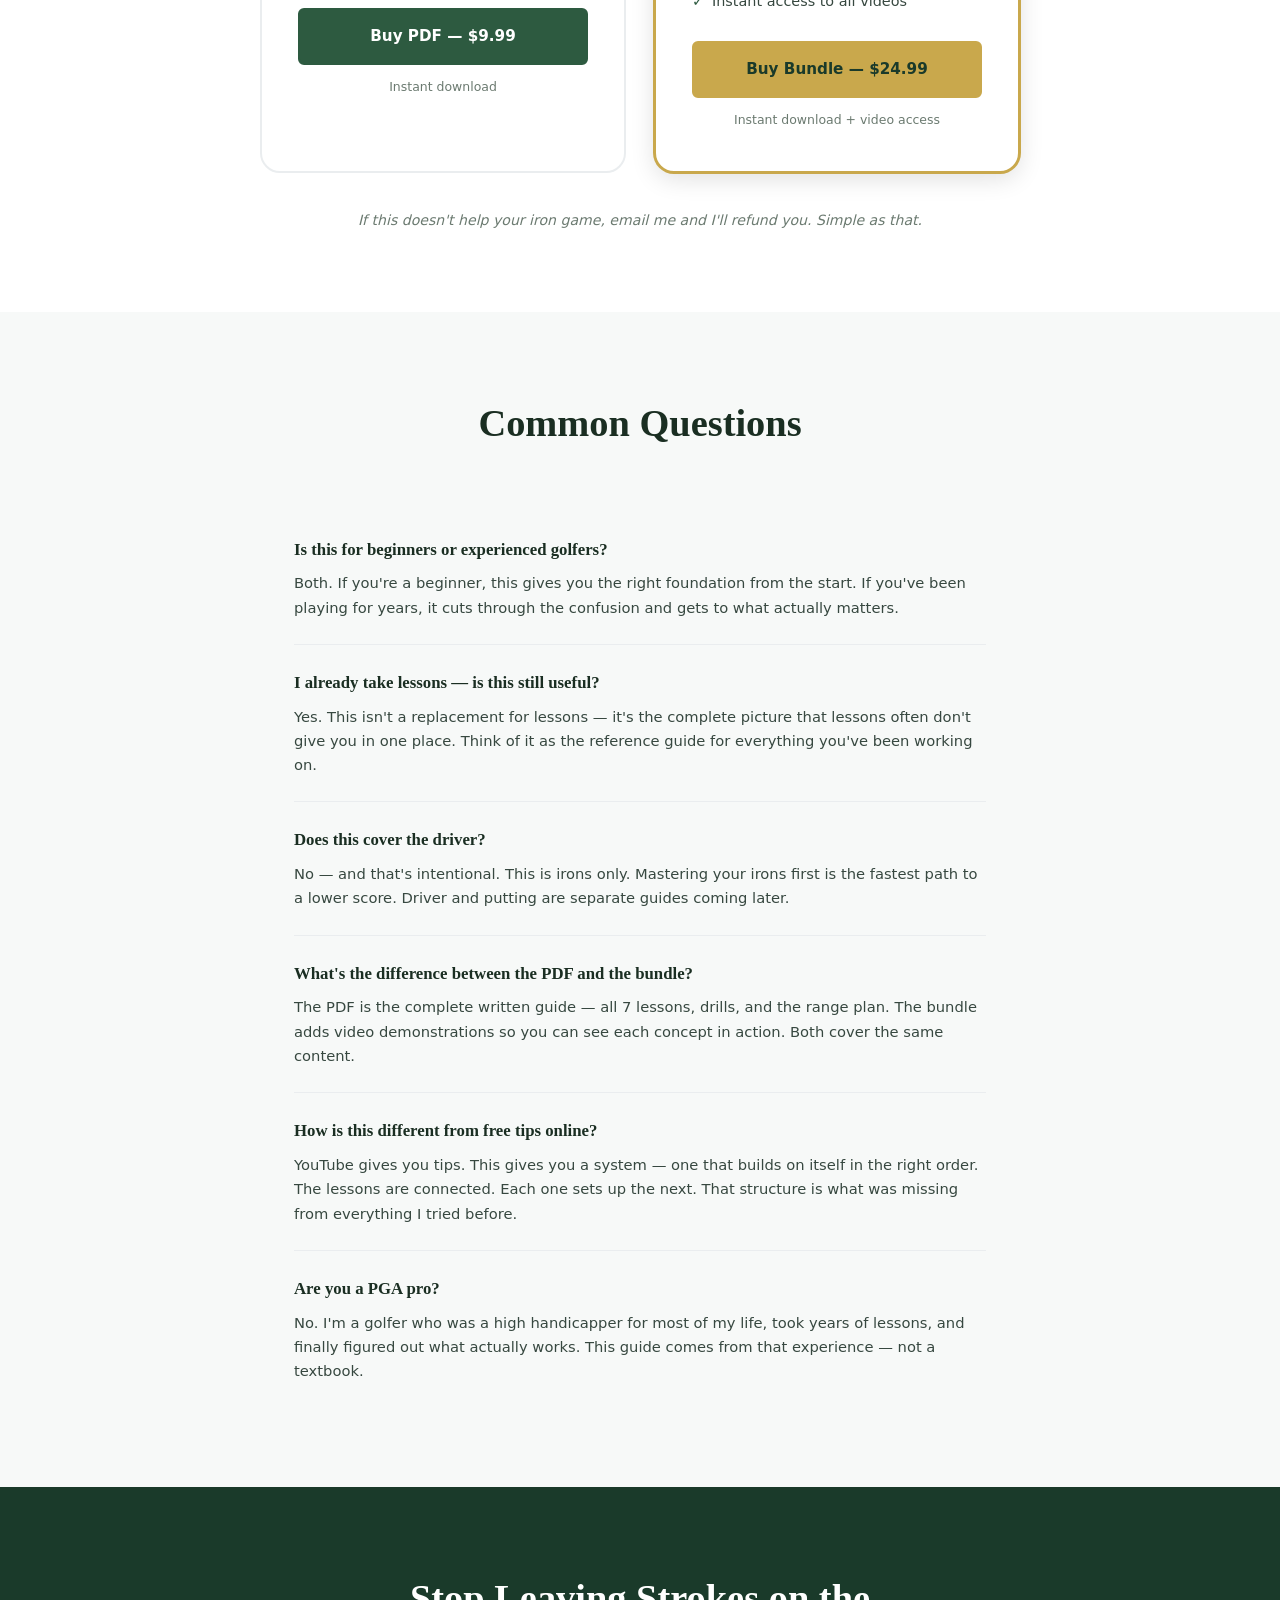
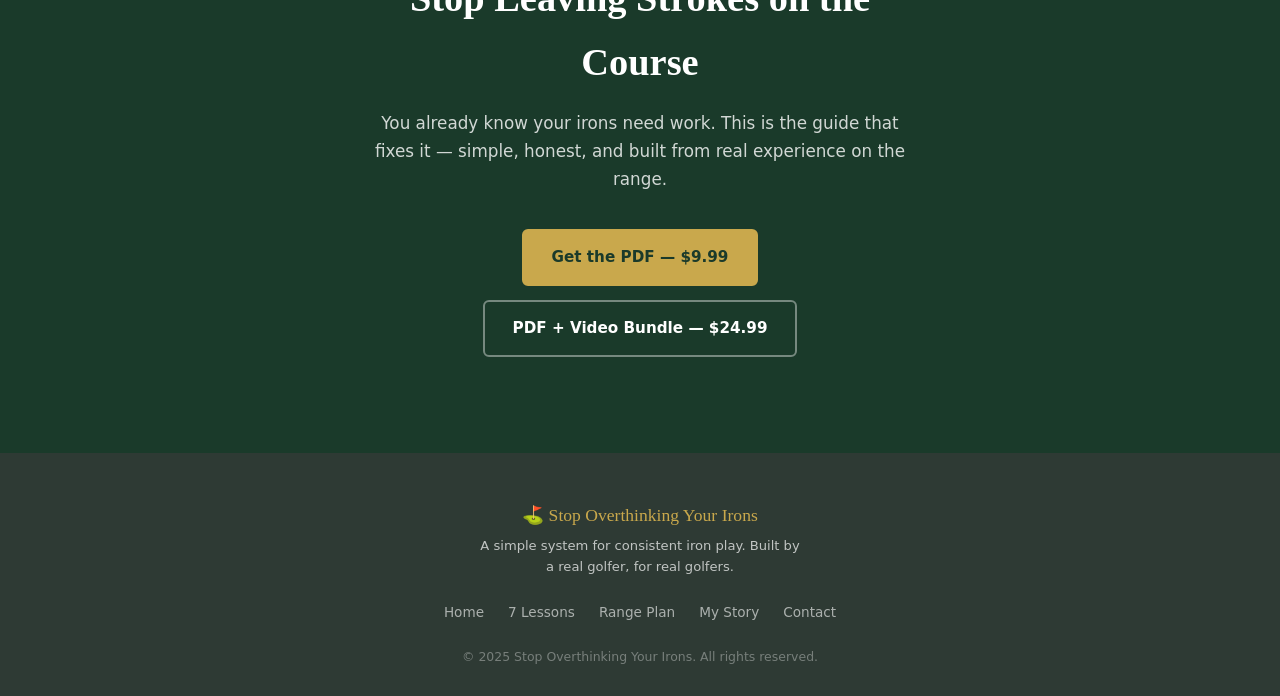
==== commit c2f73d1e: "Rebuild site as Stop Overthinking Your Irons sales page Complete content and design overhaul: new pr" ====
--- a/index.html
+++ b/index.html
@@ -3,400 +3,297 @@
 <head>
   <meta charset="UTF-8" />
   <meta name="viewport" content="width=device-width, initial-scale=1.0" />
-  <meta name="description" content="Par Excellence Golf Academy — Professional golf instruction with Coach Mike Thompson. Lessons for all skill levels in the heart of the green." />
-  <title>Par Excellence Golf Academy | Home</title>
+  <meta name="description" content="Stop Overthinking Your Irons — The simple, honest guide to consistent iron play. Written by a lifelong high handicapper who finally figured it out." />
+  <title>Stop Overthinking Your Irons | The Simple Iron Swing Guide</title>
   <link rel="stylesheet" href="css/styles.css" />
 </head>
 <body>
 
-  <!-- ========== NAVIGATION ========== -->
   <nav class="navbar" role="navigation" aria-label="Main navigation">
     <div class="container nav-inner">
-      <a href="index.html" class="nav-brand" aria-label="Par Excellence Golf Academy home">
-        <span class="nav-brand-name">⛳ Par Excellence</span>
-        <span class="nav-brand-sub">Golf Academy</span>
+      <a href="index.html" class="nav-brand" aria-label="Home">
+        <span class="nav-brand-name">⛳ Stop Overthinking</span>
+        <span class="nav-brand-sub">Your Irons</span>
       </a>
-
       <button class="nav-toggle" id="navToggle" aria-label="Toggle navigation" aria-expanded="false">
         <span></span><span></span><span></span>
       </button>
-
       <ul class="nav-links" id="navLinks" role="list">
         <li><a href="index.html">Home</a></li>
-        <li><a href="lessons.html">Lessons</a></li>
-        <li><a href="techniques.html">Techniques</a></li>
-        <li><a href="about.html">About</a></li>
-        <li><a href="contact.html" class="nav-cta">Book a Lesson</a></li>
+        <li><a href="lessons.html">7 Lessons</a></li>
+        <li><a href="range-plan.html">Range Plan</a></li>
+        <li><a href="about.html">My Story</a></li>
+        <li><a href="#pricing" class="nav-cta">Get the Guide</a></li>
       </ul>
     </div>
   </nav>
 
-  <!-- ========== HERO ========== -->
-  <section class="hero" aria-label="Hero">
+  <!-- HERO -->
+  <section class="hero">
     <div class="hero-bg-pattern" aria-hidden="true"></div>
     <div class="container">
       <div class="hero-content">
-        <div class="hero-eyebrow" aria-label="Welcome to">Welcome to Par Excellence</div>
-        <h1>
-          Elevate Your Game,
-          <span class="accent">One Stroke at a Time</span>
-        </h1>
+        <div class="hero-eyebrow">The Iron Swing Guide for Real Golfers</div>
+        <h1>Most Golfers Practice<br><span class="accent">the Wrong Club.</span></h1>
         <p class="hero-lead">
-          Train with PGA-certified Coach Mike Thompson and transform your golf game through
-          personalized instruction, proven technique, and a love for the sport. All skill
-          levels welcome — from first-time players to competitive amateurs.
+          Your irons determine your score. Your driver is just for fun. I spent years as a high
+          handicapper before I finally pieced together a simple, consistent iron swing — and wrote
+          it all down so you don't have to take the same long road.
         </p>
         <div class="hero-actions">
-          <a href="contact.html" class="btn btn-gold">Book Your First Lesson</a>
-          <a href="lessons.html" class="btn btn-secondary">Explore Lessons</a>
-        </div>
-        <div class="hero-stats" aria-label="Academy statistics">
-          <div class="hero-stat">
-            <span class="hero-stat-number">500+</span>
-            <span class="hero-stat-label">Students Taught</span>
-          </div>
-          <div class="hero-stat">
-            <span class="hero-stat-number">18+</span>
-            <span class="hero-stat-label">Years Experience</span>
-          </div>
-          <div class="hero-stat">
-            <span class="hero-stat-number">4.9★</span>
-            <span class="hero-stat-label">Average Rating</span>
-          </div>
-        </div>
-      </div>
-    </div>
-  </section>
-
-  <!-- ========== PERKS STRIP ========== -->
-  <section class="perks-strip" aria-label="Why choose us">
-    <div class="container">
-      <div class="perks-grid">
-        <div class="perk-item fade-in">
-          <span class="perk-icon" aria-hidden="true">🎓</span>
-          <div>
-            <p class="perk-title">PGA Certified</p>
-            <p class="perk-text">Fully accredited instruction</p>
-          </div>
-        </div>
-        <div class="perk-item fade-in">
-          <span class="perk-icon" aria-hidden="true">🎯</span>
-          <div>
-            <p class="perk-title">Personalized Plans</p>
-            <p class="perk-text">Tailored to your skill level</p>
-          </div>
-        </div>
-        <div class="perk-item fade-in">
-          <span class="perk-icon" aria-hidden="true">📱</span>
-          <div>
-            <p class="perk-title">Video Analysis</p>
-            <p class="perk-text">Swing feedback on every lesson</p>
-          </div>
-        </div>
-        <div class="perk-item fade-in">
-          <span class="perk-icon" aria-hidden="true">🏆</span>
-          <div>
-            <p class="perk-title">Proven Results</p>
-            <p class="perk-text">500+ students improved</p>
-          </div>
-        </div>
-      </div>
-    </div>
-  </section>
-
-  <!-- ========== FEATURED LESSONS ========== -->
-  <section class="section" id="featured-lessons" aria-labelledby="lessons-heading">
-    <div class="container">
-      <div class="text-center">
-        <span class="section-label">What We Teach</span>
-        <h2 class="section-title" id="lessons-heading">Lessons for Every Level</h2>
-        <p class="section-subtitle">
-          Whether you're picking up a club for the first time or fine-tuning your
-          competitive edge, our structured program has a path for you.
-        </p>
-      </div>
-
-      <div class="card-grid">
-        <!-- Beginner -->
-        <article class="card fade-in" aria-label="Grip and Setup lesson">
-          <span class="card-icon" aria-hidden="true">🤝</span>
-          <span class="badge badge-beginner">Beginner</span>
-          <h3 class="card-title" style="margin-top:0.6rem">Grip &amp; Setup</h3>
-          <p class="card-text">
-            Build the perfect foundation. Learn the neutral grip, correct stance width,
-            ball position, and posture that power every great golf shot.
-          </p>
-          <div class="card-footer">
-            <span style="font-size:0.8rem;color:var(--gray-mid)">⏱ 60 min</span>
-            <a href="lessons.html#beginner" class="btn btn-outline" style="padding:0.35rem 0.9rem;font-size:0.82rem">Learn More</a>
-          </div>
-        </article>
-
-        <!-- Beginner -->
-        <article class="card fade-in" aria-label="Basic Swing lesson">
-          <span class="card-icon" aria-hidden="true">🏌️</span>
-          <span class="badge badge-beginner">Beginner</span>
-          <h3 class="card-title" style="margin-top:0.6rem">Basic Swing</h3>
-          <p class="card-text">
-            Develop a consistent, repeatable swing. From takeaway to follow-through,
-            understand the mechanics that produce solid ball contact every time.
-          </p>
-          <div class="card-footer">
-            <span style="font-size:0.8rem;color:var(--gray-mid)">⏱ 60 min</span>
-            <a href="lessons.html#beginner" class="btn btn-outline" style="padding:0.35rem 0.9rem;font-size:0.82rem">Learn More</a>
-          </div>
-        </article>
-
-        <!-- Intermediate -->
-        <article class="card fade-in" aria-label="Course Management lesson">
-          <span class="card-icon" aria-hidden="true">🗺️</span>
-          <span class="badge badge-intermediate">Intermediate</span>
-          <h3 class="card-title" style="margin-top:0.6rem">Course Management</h3>
-          <p class="card-text">
-            Think like a tour player. Learn how to read holes, pick the right club,
-            manage risk, and lower your score without changing your swing.
-          </p>
-          <div class="card-footer">
-            <span style="font-size:0.8rem;color:var(--gray-mid)">⏱ 90 min</span>
-            <a href="lessons.html#intermediate" class="btn btn-outline" style="padding:0.35rem 0.9rem;font-size:0.82rem">Learn More</a>
-          </div>
-        </article>
-
-        <!-- Intermediate -->
-        <article class="card fade-in" aria-label="Bunker Shots lesson">
-          <span class="card-icon" aria-hidden="true">🏖️</span>
-          <span class="badge badge-intermediate">Intermediate</span>
-          <h3 class="card-title" style="margin-top:0.6rem">Bunker Shots</h3>
-          <p class="card-text">
-            Turn sand traps from feared hazards into scoring opportunities. Master the
-            open-face splash shot and consistent escapes from any lie.
-          </p>
-          <div class="card-footer">
-            <span style="font-size:0.8rem;color:var(--gray-mid)">⏱ 60 min</span>
-            <a href="lessons.html#intermediate" class="btn btn-outline" style="padding:0.35rem 0.9rem;font-size:0.82rem">Learn More</a>
-          </div>
-        </article>
-
-        <!-- Advanced -->
-        <article class="card fade-in" aria-label="Shot Shaping lesson">
-          <span class="card-icon" aria-hidden="true">🎨</span>
-          <span class="badge badge-advanced">Advanced</span>
-          <h3 class="card-title" style="margin-top:0.6rem">Shot Shaping</h3>
-          <p class="card-text">
-            Draw it, fade it, punch it — learn to control ball flight on demand.
-            Understand face angle, swing path, and spin to shape shots around any obstacle.
-          </p>
-          <div class="card-footer">
-            <span style="font-size:0.8rem;color:var(--gray-mid)">⏱ 90 min</span>
-            <a href="lessons.html#advanced" class="btn btn-outline" style="padding:0.35rem 0.9rem;font-size:0.82rem">Learn More</a>
-          </div>
-        </article>
-
-        <!-- Advanced -->
-        <article class="card fade-in" aria-label="Mental Game lesson">
-          <span class="card-icon" aria-hidden="true">🧠</span>
-          <span class="badge badge-advanced">Advanced</span>
-          <h3 class="card-title" style="margin-top:0.6rem">Mental Game</h3>
-          <p class="card-text">
-            Discover the psychology of peak performance. Pre-shot routines, focus
-            techniques, and how to recover from mistakes and stay present under pressure.
-          </p>
-          <div class="card-footer">
-            <span style="font-size:0.8rem;color:var(--gray-mid)">⏱ 60 min</span>
-            <a href="lessons.html#advanced" class="btn btn-outline" style="padding:0.35rem 0.9rem;font-size:0.82rem">Learn More</a>
-          </div>
-        </article>
-      </div>
-
-      <div class="text-center" style="margin-top:2.5rem">
-        <a href="lessons.html" class="btn btn-primary">View All Lessons &amp; Pricing</a>
-      </div>
-    </div>
-  </section>
-
-  <!-- ========== TESTIMONIALS ========== -->
-  <section class="section section-alt" aria-labelledby="testimonials-heading">
-    <div class="container">
-      <div class="text-center">
-        <span class="section-label">Student Stories</span>
-        <h2 class="section-title" id="testimonials-heading">What Our Students Say</h2>
-        <p class="section-subtitle">
-          Real feedback from real golfers whose games were transformed at Par Excellence.
-        </p>
-      </div>
-
-      <div class="testimonials-grid">
-
-        <article class="testimonial-card fade-in" aria-label="Testimonial from James R.">
-          <span class="testimonial-quote" aria-hidden="true">"</span>
-          <div class="testimonial-stars" aria-label="5 out of 5 stars">★★★★★</div>
-          <p class="testimonial-text">
-            I was a complete beginner when I walked in. After just six sessions with Coach Mike,
-            I shot my first round under 100. His breakdown of the grip alone was a revelation —
-            everything clicked once I had that foundation right.
-          </p>
-          <div class="testimonial-author">
-            <div class="author-avatar" aria-hidden="true">JR</div>
-            <div>
-              <p class="author-name">James R.</p>
-              <p class="author-detail">Beginner Student · 8 months ago</p>
-            </div>
-          </div>
-        </article>
-
-        <article class="testimonial-card fade-in" aria-label="Testimonial from Sarah M.">
-          <span class="testimonial-quote" aria-hidden="true">"</span>
-          <div class="testimonial-stars" aria-label="5 out of 5 stars">★★★★★</div>
-          <p class="testimonial-text">
-            The course management module completely changed how I approach a round.
-            I stopped trying to hero every shot and started playing smart golf.
-            Dropped eight strokes off my handicap in one season. I can't recommend
-            Coach Mike highly enough.
-          </p>
-          <div class="testimonial-author">
-            <div class="author-avatar" aria-hidden="true">SM</div>
-            <div>
-              <p class="author-name">Sarah M.</p>
-              <p class="author-detail">Intermediate Student · 5 months ago</p>
-            </div>
-          </div>
-        </article>
-
-        <article class="testimonial-card fade-in" aria-label="Testimonial from David K.">
-          <span class="testimonial-quote" aria-hidden="true">"</span>
-          <div class="testimonial-stars" aria-label="5 out of 5 stars">★★★★★</div>
-          <p class="testimonial-text">
-            The monthly unlimited plan is extraordinary value. I come in three times a week,
-            and Mike's video analysis has helped me identify swing flaws I never knew I had.
-            I've gone from a 14 handicap to a 7 this year.
-          </p>
-          <div class="testimonial-author">
-            <div class="author-avatar" aria-hidden="true">DK</div>
-            <div>
-              <p class="author-name">David K.</p>
-              <p class="author-detail">Advanced Student · 3 months ago</p>
-            </div>
-          </div>
-        </article>
-
-        <article class="testimonial-card fade-in" aria-label="Testimonial from Linda T.">
-          <span class="testimonial-quote" aria-hidden="true">"</span>
-          <div class="testimonial-stars" aria-label="4 out of 5 stars">★★★★★</div>
-          <p class="testimonial-text">
-            I gifted my husband a three-lesson package and he was hooked. Now we both
-            train here every week. Mike makes everyone feel comfortable regardless of
-            ability — patient, knowledgeable, and genuinely passionate about the game.
-          </p>
-          <div class="testimonial-author">
-            <div class="author-avatar" aria-hidden="true">LT</div>
-            <div>
-              <p class="author-name">Linda T.</p>
-              <p class="author-detail">Beginner Student · 6 months ago</p>
-            </div>
-          </div>
-        </article>
-
-        <article class="testimonial-card fade-in" aria-label="Testimonial from Carlos V.">
-          <span class="testimonial-quote" aria-hidden="true">"</span>
-          <div class="testimonial-stars" aria-label="5 out of 5 stars">★★★★★</div>
-          <p class="testimonial-text">
-            The shot shaping and wind play lessons are the best money I've ever spent on golf.
-            Mike explains the physics in a way that makes you understand why it works —
-            not just what to do. My iron game is transformed.
-          </p>
-          <div class="testimonial-author">
-            <div class="author-avatar" aria-hidden="true">CV</div>
-            <div>
-              <p class="author-name">Carlos V.</p>
-              <p class="author-detail">Advanced Student · 2 months ago</p>
-            </div>
-          </div>
-        </article>
-
-        <article class="testimonial-card fade-in" aria-label="Testimonial from Priya N.">
-          <span class="testimonial-quote" aria-hidden="true">"</span>
-          <div class="testimonial-stars" aria-label="5 out of 5 stars">★★★★★</div>
-          <p class="testimonial-text">
-            I was intimidated to start lessons as a woman who had never played, but
-            Coach Mike made the whole experience welcoming and fun. I now play
-            nine holes every weekend and absolutely love this sport!
-          </p>
-          <div class="testimonial-author">
-            <div class="author-avatar" aria-hidden="true">PN</div>
-            <div>
-              <p class="author-name">Priya N.</p>
-              <p class="author-detail">Beginner Student · 4 months ago</p>
-            </div>
-          </div>
-        </article>
-
-      </div>
-    </div>
-  </section>
-
-  <!-- ========== CTA ========== -->
-  <section class="cta-section" aria-labelledby="cta-heading">
-    <div class="container">
-      <span class="section-label" style="color:var(--green-light)">Ready to Start?</span>
-      <h2 id="cta-heading">Your Best Golf Starts Here</h2>
-      <p>
-        Book your first lesson today and take the first step toward the game you've
-        always imagined. No experience necessary — just bring enthusiasm.
-      </p>
-      <div class="cta-actions">
-        <a href="contact.html" class="btn btn-gold">Book a Lesson</a>
-        <a href="about.html" class="btn btn-secondary">Meet Coach Mike</a>
-      </div>
-    </div>
-  </section>
-
-  <!-- ========== FOOTER ========== -->
-  <footer class="footer" aria-label="Site footer">
-    <div class="container">
-      <div class="footer-grid">
-        <div class="footer-brand">
-          <p class="nav-brand-name" style="color:#fff;font-family:Georgia,serif;font-size:1.05rem">⛳ Par Excellence Golf Academy</p>
-          <p>Dedicated to helping every golfer reach their potential through expert coaching, proven technique, and a genuine passion for the game.</p>
-        </div>
-
-        <div>
-          <p class="footer-heading">Navigation</p>
-          <ul class="footer-links">
-            <li><a href="index.html">Home</a></li>
-            <li><a href="lessons.html">Lessons &amp; Pricing</a></li>
-            <li><a href="techniques.html">Techniques</a></li>
-            <li><a href="about.html">About Coach Mike</a></li>
-            <li><a href="contact.html">Contact &amp; Booking</a></li>
+          <a href="#pricing" class="btn btn-gold">Get the PDF — $9.99</a>
+          <a href="#pricing" class="btn btn-outline">PDF + Video Bundle — $24.99</a>
+        </div>
+        <p class="hero-note">Instant download &nbsp;·&nbsp; Irons only &nbsp;·&nbsp; No fluff</p>
+      </div>
+    </div>
+  </section>
+
+  <!-- STATS STRIP -->
+  <section class="stats-strip">
+    <div class="container stats-grid">
+      <div class="stat-item"><span class="stat-num">7</span><span class="stat-label">Core Lessons</span></div>
+      <div class="stat-item"><span class="stat-num">40</span><span class="stat-label">Min Range Plan</span></div>
+      <div class="stat-item"><span class="stat-num">1</span><span class="stat-label">Simple System</span></div>
+      <div class="stat-item"><span class="stat-num">0</span><span class="stat-label">Fluff or Filler</span></div>
+    </div>
+  </section>
+
+  <!-- WHY IRONS -->
+  <section class="section">
+    <div class="container">
+      <div class="section-header">
+        <h2>Why Irons — Not Your Driver</h2>
+        <p class="section-sub">Every golfer wants to hit it farther. But that's not what lowers your score.</p>
+      </div>
+      <div class="card-grid three-col">
+        <div class="info-card fade-in">
+          <div class="info-icon">📊</div>
+          <h3>Where Strokes Come From</h3>
+          <p>In a typical round you use your irons on nearly every approach shot, every par-3, and most layups. Your driver? Maybe 14 swings. Fix the club you actually use the most.</p>
+        </div>
+        <div class="info-card fade-in">
+          <div class="info-icon">🎯</div>
+          <h3>Irons Set Up Everything</h3>
+          <p>A solid iron shot lands you on or near the green in position to score. A bad one creates recovery shots, penalty strokes, and extra putts. Iron consistency is the whole game.</p>
+        </div>
+        <div class="info-card fade-in">
+          <div class="info-icon">💡</div>
+          <h3>The Foundation</h3>
+          <p>Once you build a consistent iron swing, the driver comes naturally — it's the same motion. But you can't work backwards. Get your irons right first, always.</p>
+        </div>
+      </div>
+    </div>
+  </section>
+
+  <!-- AUTHOR STORY -->
+  <section class="section section-dark">
+    <div class="container story-layout">
+      <div class="story-text">
+        <div class="section-eyebrow">My Story</div>
+        <h2>I Was a High Handicapper for Most of My Life</h2>
+        <p>I took lessons. Real lessons, from PGA-certified instructors. And I improved — a little. Enough to keep coming back. But I never got the full picture.</p>
+        <p>Here's what I eventually figured out: that's the business model. Give the student just enough to feel progress, keep them booking the next session. Nobody hands you the complete system in one sitting.</p>
+        <p>So I did it myself. Over years of lessons, range sessions, and trial and error, I pieced together what actually works — a small set of fundamentals that, when you get them right, make the swing click. Simple. Natural. Consistent.</p>
+        <p><strong>This guide is what I wish someone had handed me on day one.</strong></p>
+        <a href="about.html" class="btn btn-outline-light">Read the Full Story</a>
+      </div>
+      <div class="story-callout">
+        <blockquote>"Golf is simpler than everyone makes it. A few fundamentals done right beat a thousand tips every time."</blockquote>
+      </div>
+    </div>
+  </section>
+
+  <!-- THE 7 LESSONS -->
+  <section class="section">
+    <div class="container">
+      <div class="section-header">
+        <h2>The 7 Lessons</h2>
+        <p class="section-sub">Built in order. Each one unlocks the next.</p>
+      </div>
+      <div class="lessons-list">
+        <div class="lesson-row fade-in">
+          <div class="lesson-num">01</div>
+          <div class="lesson-body"><h3>Grip That Controls the Clubface</h3><p>The most overlooked fundamental. Get this wrong and nothing else can save you. Learn the exact hand position that gives you control without thinking about it on every shot.</p></div>
+          <div class="lesson-tag">Foundation</div>
+        </div>
+        <div class="lesson-row fade-in">
+          <div class="lesson-num">02</div>
+          <div class="lesson-body"><h3>Setup &amp; Distance (The Contact Foundation)</h3><p>How you stand to the ball determines contact before you even swing. Keep the ball close, bend from the hips, shoulder slightly back. Small adjustments, huge consistency gains.</p></div>
+          <div class="lesson-tag">Foundation</div>
+        </div>
+        <div class="lesson-row fade-in">
+          <div class="lesson-num">03</div>
+          <div class="lesson-body"><h3>The Turn: The Move That Controls Your Swing</h3><p>This is the big one. Most amateur misses trace back here. When your arms outrace your body, the face stays open. When you make a full body turn, everything falls into place naturally.</p></div>
+          <div class="lesson-tag">Key Concept</div>
+        </div>
+        <div class="lesson-row fade-in">
+          <div class="lesson-num">04</div>
+          <div class="lesson-body"><h3>Backswing Simplified: Turn, Then Set</h3><p>The backswing isn't complicated once you know the sequence: turn first, then set your wrists. Slow it down. At the top, your lead wrist should feel flat — like carrying a tray.</p></div>
+          <div class="lesson-tag">Technique</div>
+        </div>
+        <div class="lesson-row fade-in">
+          <div class="lesson-num">05</div>
+          <div class="lesson-body"><h3>Smooth Tempo: Stop Swinging Too Hard</h3><p>Swinging harder does not make the ball go farther — it makes it go sideways. Learn to feel the difference between effort and speed. A smooth swing beats max effort every time.</p></div>
+          <div class="lesson-tag">Technique</div>
+        </div>
+        <div class="lesson-row fade-in">
+          <div class="lesson-num">06</div>
+          <div class="lesson-body"><h3>Natural Release: Right Hand Back, Left Hand Through</h3><p>A good release is body-driven. When your body stops turning, your hands flip to compensate — and that's where bad shots come from. Learn to let the release happen naturally.</p></div>
+          <div class="lesson-tag">Technique</div>
+        </div>
+        <div class="lesson-row fade-in">
+          <div class="lesson-num">07</div>
+          <div class="lesson-body"><h3>The Iron Progression System: Same Swing, Different Club</h3><p>You don't need a different swing for each iron. The same fundamentals apply from a 4-iron to a pitching wedge. Apply everything you've learned across your full iron set.</p></div>
+          <div class="lesson-tag">Application</div>
+        </div>
+      </div>
+      <div class="section-cta">
+        <a href="lessons.html" class="btn btn-green">See Full Lesson Detail</a>
+      </div>
+    </div>
+  </section>
+
+  <!-- RANGE PLAN PREVIEW -->
+  <section class="section section-light">
+    <div class="container">
+      <div class="section-header">
+        <h2>The 40-Minute Range Plan</h2>
+        <p class="section-sub">Stop hitting balls with no purpose. This structured session builds the habits that actually stick.</p>
+      </div>
+      <div class="card-grid four-col">
+        <div class="phase-card fade-in">
+          <div class="phase-num">Phase 1</div>
+          <div class="phase-time">10 min</div>
+          <h4>Grip &amp; Setup</h4>
+          <p>Start every session here. Build the foundation until it's automatic.</p>
+        </div>
+        <div class="phase-card fade-in">
+          <div class="phase-num">Phase 2</div>
+          <div class="phase-time">10 min</div>
+          <h4>Turn Drills</h4>
+          <p>Eyes-closed swings, slow-motion turns. Feel the body lead, not the arms.</p>
+        </div>
+        <div class="phase-card fade-in">
+          <div class="phase-num">Phase 3</div>
+          <div class="phase-time">10 min</div>
+          <h4>Contact Work</h4>
+          <p>Strike spray and face tape. Instant feedback — no guessing where you're hitting it.</p>
+        </div>
+        <div class="phase-card fade-in">
+          <div class="phase-num">Phase 4</div>
+          <div class="phase-time">10 min</div>
+          <h4>Full Swings</h4>
+          <p>One swing thought only. Apply the work and build trust in the motion.</p>
+        </div>
+      </div>
+      <div class="section-cta">
+        <a href="range-plan.html" class="btn btn-green">See the Full Range Plan</a>
+      </div>
+    </div>
+  </section>
+
+  <!-- PRICING -->
+  <section class="section" id="pricing">
+    <div class="container">
+      <div class="section-header">
+        <h2>Get the Guide</h2>
+        <p class="section-sub">Less than one bucket of balls. No subscription. Yours forever.</p>
+      </div>
+      <div class="pricing-grid">
+        <div class="pricing-card fade-in">
+          <div class="pricing-tier">PDF Guide</div>
+          <div class="pricing-price">$9.99</div>
+          <ul class="pricing-features">
+            <li>All 7 lessons with full detail</li>
+            <li>Key drills and feel cues</li>
+            <li>40-minute range plan</li>
+            <li>Pre-shot checklist</li>
+            <li>Instant PDF download</li>
           </ul>
-        </div>
-
-        <div>
-          <p class="footer-heading">Lessons</p>
-          <ul class="footer-links">
-            <li><a href="lessons.html#beginner">Beginner</a></li>
-            <li><a href="lessons.html#intermediate">Intermediate</a></li>
-            <li><a href="lessons.html#advanced">Advanced</a></li>
-            <li><a href="lessons.html#pricing">Pricing</a></li>
+          <a href="#gumroad-pdf" class="btn btn-green btn-full">Buy PDF — $9.99</a>
+          <p class="pricing-note">Instant download</p>
+        </div>
+        <div class="pricing-card pricing-featured fade-in">
+          <div class="pricing-badge">Most Popular</div>
+          <div class="pricing-tier">PDF + Video Bundle</div>
+          <div class="pricing-price">$24.99</div>
+          <ul class="pricing-features">
+            <li>Everything in the PDF</li>
+            <li>Video demo of each lesson</li>
+            <li>See the drills in action</li>
+            <li>Watch the turn vs. arms-only</li>
+            <li>Grip and setup walkthrough video</li>
+            <li>Instant access to all videos</li>
           </ul>
-        </div>
-
-        <div>
-          <p class="footer-heading">Contact</p>
-          <ul class="footer-links">
-            <li><a href="mailto:mike@parexcellencegolf.com">mike@parexcellencegolf.com</a></li>
-            <li><a href="tel:+15551234567">(555) 123-4567</a></li>
-            <li><a href="contact.html">Book Online</a></li>
-          </ul>
-        </div>
-      </div>
-
-      <div class="footer-bottom">
-        <p>&copy; 2026 Par Excellence Golf Academy. All rights reserved.</p>
-        <div class="footer-bottom-links">
-          <a href="#">Privacy Policy</a>
-          <a href="#">Terms of Service</a>
-        </div>
-      </div>
+          <a href="#gumroad-bundle" class="btn btn-gold btn-full">Buy Bundle — $24.99</a>
+          <p class="pricing-note">Instant download + video access</p>
+        </div>
+      </div>
+      <p class="pricing-guarantee">If this doesn't help your iron game, email me and I'll refund you. Simple as that.</p>
+    </div>
+  </section>
+
+  <!-- FAQ -->
+  <section class="section section-light">
+    <div class="container faq-container">
+      <div class="section-header"><h2>Common Questions</h2></div>
+      <div class="faq-list">
+        <div class="faq-item fade-in">
+          <h4>Is this for beginners or experienced golfers?</h4>
+          <p>Both. If you're a beginner, this gives you the right foundation from the start. If you've been playing for years, it cuts through the confusion and gets to what actually matters.</p>
+        </div>
+        <div class="faq-item fade-in">
+          <h4>I already take lessons — is this still useful?</h4>
+          <p>Yes. This isn't a replacement for lessons — it's the complete picture that lessons often don't give you in one place. Think of it as the reference guide for everything you've been working on.</p>
+        </div>
+        <div class="faq-item fade-in">
+          <h4>Does this cover the driver?</h4>
+          <p>No — and that's intentional. This is irons only. Mastering your irons first is the fastest path to a lower score. Driver and putting are separate guides coming later.</p>
+        </div>
+        <div class="faq-item fade-in">
+          <h4>What's the difference between the PDF and the bundle?</h4>
+          <p>The PDF is the complete written guide — all 7 lessons, drills, and the range plan. The bundle adds video demonstrations so you can see each concept in action. Both cover the same content.</p>
+        </div>
+        <div class="faq-item fade-in">
+          <h4>How is this different from free tips online?</h4>
+          <p>YouTube gives you tips. This gives you a system — one that builds on itself in the right order. The lessons are connected. Each one sets up the next. That structure is what was missing from everything I tried before.</p>
+        </div>
+        <div class="faq-item fade-in">
+          <h4>Are you a PGA pro?</h4>
+          <p>No. I'm a golfer who was a high handicapper for most of my life, took years of lessons, and finally figured out what actually works. This guide comes from that experience — not a textbook.</p>
+        </div>
+      </div>
+    </div>
+  </section>
+
+  <!-- FINAL CTA -->
+  <section class="section section-dark cta-section">
+    <div class="container cta-inner">
+      <h2>Stop Leaving Strokes on the Course</h2>
+      <p>You already know your irons need work. This is the guide that fixes it — simple, honest, and built from real experience on the range.</p>
+      <div class="hero-actions">
+        <a href="#pricing" class="btn btn-gold">Get the PDF — $9.99</a>
+        <a href="#pricing" class="btn btn-outline-light">PDF + Video Bundle — $24.99</a>
+      </div>
+    </div>
+  </section>
+
+  <!-- FOOTER -->
+  <footer class="footer">
+    <div class="container footer-inner">
+      <div class="footer-brand">
+        <span>⛳ Stop Overthinking Your Irons</span>
+        <p>A simple system for consistent iron play. Built by a real golfer, for real golfers.</p>
+      </div>
+      <nav class="footer-links" aria-label="Footer navigation">
+        <a href="index.html">Home</a>
+        <a href="lessons.html">7 Lessons</a>
+        <a href="range-plan.html">Range Plan</a>
+        <a href="about.html">My Story</a>
+        <a href="contact.html">Contact</a>
+      </nav>
+      <p class="footer-copy">&copy; 2025 Stop Overthinking Your Irons. All rights reserved.</p>
     </div>
   </footer>
 
--- a/css/styles.css
+++ b/css/styles.css
@@ -1,200 +1,59 @@
 /* =============================================
-   Par Excellence Golf Academy - Main Stylesheet
+   Stop Overthinking Your Irons — Stylesheet
    ============================================= */
 
-/* --- CSS Variables --- */
 :root {
-  --green-dark:    #1a4a2e;
-  --green-mid:     #2d6a4f;
-  --green-light:   #52b788;
-  --green-pale:    #d8f3dc;
-  --gold:          #c9a84c;
-  --gold-light:    #f0d080;
-  --earth:         #8b6914;
-  --white:         #ffffff;
-  --off-white:     #f8faf9;
-  --gray-light:    #e9ecef;
-  --gray-mid:      #6c757d;
-  --gray-dark:     #343a40;
-  --text-dark:     #1c2b1e;
-  --text-body:     #3a4a3c;
-  --shadow-sm:     0 2px 8px rgba(0,0,0,0.08);
-  --shadow-md:     0 6px 24px rgba(0,0,0,0.12);
-  --shadow-lg:     0 12px 40px rgba(0,0,0,0.18);
-  --radius-sm:     6px;
-  --radius-md:     12px;
-  --radius-lg:     20px;
-  --transition:    0.3s ease;
-  --font-heading:  'Georgia', 'Times New Roman', serif;
-  --font-body:     'Segoe UI', system-ui, -apple-system, sans-serif;
-}
-
-/* --- Reset & Base --- */
-*, *::before, *::after {
-  box-sizing: border-box;
-  margin: 0;
-  padding: 0;
-}
-
-html {
-  scroll-behavior: smooth;
-  font-size: 16px;
-}
+  --green-dark:   #1a3a2a;
+  --green-mid:    #2d5a40;
+  --green-light:  #4a8c65;
+  --green-pale:   #e8f5ee;
+  --gold:         #c9a84c;
+  --gold-light:   #e8c96a;
+  --white:        #ffffff;
+  --off-white:    #f7f9f8;
+  --gray-light:   #eaedef;
+  --gray-mid:     #6b7a70;
+  --gray-dark:    #2e3a34;
+  --text-dark:    #1a2e22;
+  --text-body:    #374840;
+  --shadow-sm:    0 2px 8px rgba(0,0,0,0.08);
+  --shadow-md:    0 6px 24px rgba(0,0,0,0.12);
+  --shadow-lg:    0 12px 40px rgba(0,0,0,0.18);
+  --radius-sm:    6px;
+  --radius-md:    12px;
+  --radius-lg:    20px;
+  --transition:   0.3s ease;
+  --font-heading: 'Georgia', 'Times New Roman', serif;
+  --font-body:    'Segoe UI', system-ui, -apple-system, sans-serif;
+}
+
+*, *::before, *::after { box-sizing: border-box; margin: 0; padding: 0; }
+
+html { scroll-behavior: smooth; font-size: 16px; }
 
 body {
   font-family: var(--font-body);
   color: var(--text-body);
-  background-color: var(--white);
-  line-height: 1.6;
-}
-
-img {
-  max-width: 100%;
-  display: block;
-}
-
-a {
-  color: inherit;
-  text-decoration: none;
-}
-
-ul {
-  list-style: none;
-}
-
-/* --- Typography --- */
-h1, h2, h3, h4, h5, h6 {
-  font-family: var(--font-heading);
-  color: var(--text-dark);
-  line-height: 1.25;
-}
-
-h1 { font-size: clamp(2rem, 5vw, 3.5rem); }
-h2 { font-size: clamp(1.6rem, 3.5vw, 2.5rem); }
-h3 { font-size: clamp(1.2rem, 2.5vw, 1.75rem); }
-h4 { font-size: 1.15rem; }
-
-p { margin-bottom: 1rem; }
-
-.section-label {
-  display: inline-block;
-  font-size: 0.8rem;
-  font-weight: 700;
-  letter-spacing: 0.12em;
-  text-transform: uppercase;
-  color: var(--green-mid);
-  margin-bottom: 0.5rem;
-}
-
-.section-title {
-  margin-bottom: 0.75rem;
-}
-
-.section-subtitle {
-  font-size: 1.05rem;
-  color: var(--gray-mid);
-  max-width: 600px;
-  margin: 0 auto 2.5rem;
-}
-
-.text-center { text-align: center; }
-
-/* --- Utility --- */
+  background: var(--white);
+  line-height: 1.65;
+}
+
+img { max-width: 100%; display: block; }
+a { color: inherit; text-decoration: none; }
+ul { list-style: none; }
+
 .container {
-  width: 100%;
-  max-width: 1160px;
+  max-width: 1100px;
   margin: 0 auto;
-  padding: 0 1.25rem;
-}
-
-.section {
-  padding: 5rem 0;
-}
-
-.section-alt {
-  background-color: var(--off-white);
-}
-
-.btn {
-  display: inline-block;
-  padding: 0.75rem 1.75rem;
-  border-radius: var(--radius-sm);
-  font-size: 0.95rem;
-  font-weight: 600;
-  cursor: pointer;
-  border: 2px solid transparent;
-  transition: background-color var(--transition), color var(--transition),
-              border-color var(--transition), transform var(--transition),
-              box-shadow var(--transition);
-  font-family: var(--font-body);
-  white-space: nowrap;
-}
-
-.btn:hover { transform: translateY(-2px); box-shadow: var(--shadow-md); }
-.btn:active { transform: translateY(0); }
-
-.btn-primary {
-  background-color: var(--green-mid);
-  color: var(--white);
-  border-color: var(--green-mid);
-}
-.btn-primary:hover {
-  background-color: var(--green-dark);
-  border-color: var(--green-dark);
-}
-
-.btn-secondary {
-  background-color: transparent;
-  color: var(--white);
-  border-color: var(--white);
-}
-.btn-secondary:hover {
-  background-color: var(--white);
-  color: var(--green-dark);
-}
-
-.btn-gold {
-  background-color: var(--gold);
-  color: var(--white);
-  border-color: var(--gold);
-}
-.btn-gold:hover {
-  background-color: var(--earth);
-  border-color: var(--earth);
-}
-
-.btn-outline {
-  background-color: transparent;
-  color: var(--green-mid);
-  border-color: var(--green-mid);
-}
-.btn-outline:hover {
-  background-color: var(--green-mid);
-  color: var(--white);
-}
-
-.badge {
-  display: inline-block;
-  padding: 0.25rem 0.7rem;
-  border-radius: 999px;
-  font-size: 0.75rem;
-  font-weight: 700;
-  text-transform: uppercase;
-  letter-spacing: 0.05em;
-}
-
-.badge-beginner    { background: #d8f3dc; color: #1a4a2e; }
-.badge-intermediate{ background: #fff3cd; color: #856404; }
-.badge-advanced    { background: #f8d7da; color: #842029; }
-
-/* =============================================
-   NAVIGATION
-   ============================================= */
+  padding: 0 24px;
+}
+
+/* ---- NAVBAR ---- */
 .navbar {
   position: sticky;
   top: 0;
-  z-index: 1000;
-  background-color: var(--green-dark);
+  z-index: 100;
+  background: var(--green-dark);
   box-shadow: 0 2px 12px rgba(0,0,0,0.25);
 }
 
@@ -202,1062 +61,881 @@
   display: flex;
   align-items: center;
   justify-content: space-between;
-  height: 68px;
+  height: 64px;
 }
 
 .nav-brand {
   display: flex;
   flex-direction: column;
-  line-height: 1.15;
-}
-
+  line-height: 1.2;
+}
 .nav-brand-name {
   font-family: var(--font-heading);
-  font-size: 1.1rem;
-  font-weight: 700;
-  color: var(--white);
-  letter-spacing: 0.01em;
-}
-
+  font-size: 1rem;
+  font-weight: 700;
+  color: var(--gold);
+  letter-spacing: 0.02em;
+}
 .nav-brand-sub {
   font-size: 0.7rem;
-  color: var(--green-light);
+  color: rgba(255,255,255,0.6);
   letter-spacing: 0.08em;
   text-transform: uppercase;
 }
 
 .nav-links {
   display: flex;
-  gap: 0.25rem;
+  gap: 28px;
   align-items: center;
 }
-
 .nav-links a {
-  color: rgba(255,255,255,0.82);
+  color: rgba(255,255,255,0.8);
   font-size: 0.9rem;
   font-weight: 500;
-  padding: 0.45rem 0.85rem;
+  transition: color var(--transition);
+}
+.nav-links a:hover,
+.nav-links a.active { color: var(--white); }
+
+.nav-cta {
+  background: var(--gold);
+  color: var(--green-dark) !important;
+  padding: 8px 18px;
   border-radius: var(--radius-sm);
-  transition: color var(--transition), background-color var(--transition);
-  position: relative;
-}
-
-.nav-links a:hover,
-.nav-links a.active {
-  color: var(--white);
-  background-color: rgba(255,255,255,0.1);
-}
-
-.nav-links a.active::after {
-  content: '';
-  position: absolute;
-  bottom: -2px;
-  left: 0.85rem;
-  right: 0.85rem;
-  height: 2px;
-  background-color: var(--green-light);
-  border-radius: 2px;
-}
-
-.nav-cta {
-  margin-left: 0.5rem;
-  padding: 0.45rem 1.1rem !important;
-  background-color: var(--gold) !important;
-  color: var(--white) !important;
-  border-radius: var(--radius-sm) !important;
-}
-.nav-cta:hover {
-  background-color: var(--earth) !important;
-}
-.nav-cta.active::after { display: none; }
-
-/* Hamburger */
+  font-weight: 700 !important;
+  transition: background var(--transition) !important;
+}
+.nav-cta:hover { background: var(--gold-light) !important; }
+
 .nav-toggle {
   display: none;
   flex-direction: column;
   gap: 5px;
-  cursor: pointer;
-  padding: 6px;
   background: none;
   border: none;
-}
-
+  cursor: pointer;
+  padding: 4px;
+}
 .nav-toggle span {
   display: block;
   width: 24px;
   height: 2px;
-  background-color: var(--white);
+  background: var(--white);
   border-radius: 2px;
-  transition: transform var(--transition), opacity var(--transition);
-}
-
+  transition: var(--transition);
+}
 .nav-toggle.open span:nth-child(1) { transform: translateY(7px) rotate(45deg); }
 .nav-toggle.open span:nth-child(2) { opacity: 0; }
 .nav-toggle.open span:nth-child(3) { transform: translateY(-7px) rotate(-45deg); }
 
-/* =============================================
-   HERO
-   ============================================= */
+/* ---- HERO ---- */
 .hero {
+  background: linear-gradient(135deg, var(--green-dark) 0%, var(--green-mid) 60%, #3d7a55 100%);
+  color: var(--white);
+  padding: 90px 0 80px;
   position: relative;
-  min-height: 92vh;
-  display: flex;
-  align-items: center;
   overflow: hidden;
-  background: linear-gradient(135deg, var(--green-dark) 0%, #0f3020 40%, #1c5c38 100%);
 }
 
 .hero-bg-pattern {
   position: absolute;
   inset: 0;
-  background-image:
-    radial-gradient(circle at 20% 80%, rgba(82,183,136,0.12) 0%, transparent 50%),
-    radial-gradient(circle at 80% 20%, rgba(201,168,76,0.08) 0%, transparent 50%),
-    repeating-linear-gradient(
-      45deg,
-      transparent,
-      transparent 60px,
-      rgba(255,255,255,0.015) 60px,
-      rgba(255,255,255,0.015) 61px
-    );
+  background-image: radial-gradient(circle at 20% 80%, rgba(201,168,76,0.08) 0%, transparent 50%),
+                    radial-gradient(circle at 80% 20%, rgba(255,255,255,0.04) 0%, transparent 50%);
   pointer-events: none;
 }
 
-.hero-content {
-  position: relative;
-  z-index: 2;
-  max-width: 680px;
-}
+.hero-content { max-width: 680px; position: relative; }
 
 .hero-eyebrow {
-  display: flex;
-  align-items: center;
-  gap: 0.6rem;
-  font-size: 0.82rem;
-  font-weight: 700;
-  letter-spacing: 0.12em;
-  text-transform: uppercase;
-  color: var(--green-light);
-  margin-bottom: 1.25rem;
-}
-
-.hero-eyebrow::before {
-  content: '';
-  display: block;
-  width: 28px;
-  height: 2px;
-  background-color: var(--green-light);
-  border-radius: 2px;
+  display: inline-block;
+  background: rgba(201,168,76,0.15);
+  color: var(--gold-light);
+  border: 1px solid rgba(201,168,76,0.3);
+  padding: 6px 16px;
+  border-radius: 100px;
+  font-size: 0.8rem;
+  font-weight: 600;
+  letter-spacing: 0.08em;
+  text-transform: uppercase;
+  margin-bottom: 24px;
 }
 
 .hero h1 {
-  color: var(--white);
-  margin-bottom: 1.25rem;
-}
-
-.hero h1 .accent {
-  color: var(--gold-light);
-  display: block;
-}
+  font-family: var(--font-heading);
+  font-size: clamp(2.2rem, 5vw, 3.4rem);
+  font-weight: 700;
+  line-height: 1.2;
+  margin-bottom: 20px;
+  color: var(--white);
+}
+
+.accent { color: var(--gold); }
 
 .hero-lead {
   font-size: 1.1rem;
-  color: rgba(255,255,255,0.78);
-  margin-bottom: 2rem;
+  color: rgba(255,255,255,0.85);
+  margin-bottom: 36px;
+  max-width: 560px;
   line-height: 1.7;
 }
 
 .hero-actions {
   display: flex;
-  gap: 1rem;
+  gap: 14px;
   flex-wrap: wrap;
-}
-
-.hero-stats {
-  display: flex;
-  gap: 2.5rem;
-  margin-top: 3.5rem;
-  padding-top: 2rem;
-  border-top: 1px solid rgba(255,255,255,0.12);
-}
-
-.hero-stat-number {
-  font-family: var(--font-heading);
-  font-size: 2rem;
-  font-weight: 700;
-  color: var(--gold-light);
-  display: block;
-  line-height: 1;
-}
-
-.hero-stat-label {
-  font-size: 0.8rem;
-  color: rgba(255,255,255,0.6);
-  text-transform: uppercase;
-  letter-spacing: 0.06em;
-  margin-top: 0.25rem;
-}
-
-/* =============================================
-   CARDS / LESSON CARDS
-   ============================================= */
-.card-grid {
-  display: grid;
-  grid-template-columns: repeat(auto-fill, minmax(280px, 1fr));
-  gap: 1.5rem;
-}
-
-.card {
-  background: var(--white);
-  border-radius: var(--radius-md);
-  box-shadow: var(--shadow-sm);
-  padding: 1.75rem;
-  border: 1px solid var(--gray-light);
-  transition: transform var(--transition), box-shadow var(--transition), border-color var(--transition);
-  display: flex;
-  flex-direction: column;
-}
-
-.card:hover {
-  transform: translateY(-5px);
-  box-shadow: var(--shadow-md);
-  border-color: var(--green-light);
-}
-
-.card-icon {
-  font-size: 2.4rem;
-  margin-bottom: 1rem;
-  display: block;
-}
-
-.card-title {
-  font-size: 1.15rem;
-  margin-bottom: 0.5rem;
+  margin-bottom: 16px;
+}
+
+.hero-note {
+  font-size: 0.82rem;
+  color: rgba(255,255,255,0.5);
+  letter-spacing: 0.03em;
+}
+
+/* ---- BUTTONS ---- */
+.btn {
+  display: inline-block;
+  padding: 14px 28px;
+  border-radius: var(--radius-sm);
+  font-weight: 700;
+  font-size: 0.95rem;
+  cursor: pointer;
+  transition: all var(--transition);
+  border: 2px solid transparent;
+  text-align: center;
+}
+
+.btn-gold {
+  background: var(--gold);
   color: var(--green-dark);
-}
-
-.card-text {
-  font-size: 0.92rem;
-  color: var(--gray-mid);
-  margin-bottom: 1.25rem;
-  flex: 1;
-}
-
-.card-footer {
-  margin-top: auto;
-  padding-top: 1rem;
-  border-top: 1px solid var(--gray-light);
-  display: flex;
-  align-items: center;
-  justify-content: space-between;
-}
-
-/* =============================================
-   FEATURES / PERKS STRIP
-   ============================================= */
-.perks-strip {
-  background-color: var(--green-dark);
-  padding: 2.5rem 0;
-}
-
-.perks-grid {
+  border-color: var(--gold);
+}
+.btn-gold:hover { background: var(--gold-light); border-color: var(--gold-light); transform: translateY(-2px); box-shadow: 0 6px 20px rgba(201,168,76,0.35); }
+
+.btn-green {
+  background: var(--green-mid);
+  color: var(--white);
+  border-color: var(--green-mid);
+}
+.btn-green:hover { background: var(--green-light); border-color: var(--green-light); transform: translateY(-2px); }
+
+.btn-outline {
+  background: transparent;
+  color: var(--white);
+  border-color: rgba(255,255,255,0.5);
+}
+.btn-outline:hover { background: rgba(255,255,255,0.1); border-color: var(--white); }
+
+.btn-outline-light {
+  background: transparent;
+  color: var(--white);
+  border-color: rgba(255,255,255,0.4);
+}
+.btn-outline-light:hover { background: rgba(255,255,255,0.1); border-color: var(--white); }
+
+.btn-full { width: 100%; }
+
+/* ---- STATS STRIP ---- */
+.stats-strip {
+  background: var(--green-dark);
+  padding: 24px 0;
+  border-top: 1px solid rgba(255,255,255,0.08);
+}
+.stats-grid {
   display: grid;
   grid-template-columns: repeat(4, 1fr);
-  gap: 1.5rem;
-}
-
-.perk-item {
-  display: flex;
+  gap: 0;
+}
+.stat-item {
+  display: flex;
+  flex-direction: column;
   align-items: center;
-  gap: 1rem;
-  color: var(--white);
-}
-
-.perk-icon {
+  padding: 8px 0;
+  border-right: 1px solid rgba(255,255,255,0.1);
+}
+.stat-item:last-child { border-right: none; }
+.stat-num {
+  font-family: var(--font-heading);
+  font-size: 2rem;
+  font-weight: 700;
+  color: var(--gold);
+  line-height: 1;
+}
+.stat-label {
+  font-size: 0.75rem;
+  color: rgba(255,255,255,0.6);
+  margin-top: 4px;
+  text-transform: uppercase;
+  letter-spacing: 0.06em;
+}
+
+/* ---- SECTIONS ---- */
+.section { padding: 80px 0; }
+.section-light { background: var(--off-white); }
+.section-dark {
+  background: var(--green-dark);
+  color: var(--white);
+}
+.section-dark h2 { color: var(--white); }
+
+.section-header {
+  text-align: center;
+  margin-bottom: 56px;
+}
+.section-header h2 {
+  font-family: var(--font-heading);
+  font-size: clamp(1.7rem, 3.5vw, 2.4rem);
+  color: var(--text-dark);
+  margin-bottom: 12px;
+}
+.section-sub {
+  font-size: 1.05rem;
+  color: var(--gray-mid);
+  max-width: 520px;
+  margin: 0 auto;
+}
+.section-eyebrow {
+  display: inline-block;
+  color: var(--gold-light);
+  font-size: 0.78rem;
+  font-weight: 700;
+  letter-spacing: 0.1em;
+  text-transform: uppercase;
+  margin-bottom: 12px;
+}
+.section-cta {
+  text-align: center;
+  margin-top: 48px;
+}
+
+/* ---- CARD GRIDS ---- */
+.card-grid { display: grid; gap: 24px; }
+.three-col { grid-template-columns: repeat(3, 1fr); }
+.four-col  { grid-template-columns: repeat(4, 1fr); }
+
+/* ---- INFO CARDS ---- */
+.info-card {
+  background: var(--white);
+  border: 1px solid var(--gray-light);
+  border-radius: var(--radius-md);
+  padding: 32px 28px;
+  transition: transform var(--transition), box-shadow var(--transition);
+}
+.info-card:hover { transform: translateY(-4px); box-shadow: var(--shadow-md); }
+.info-icon { font-size: 2rem; margin-bottom: 16px; }
+.info-card h3 {
+  font-family: var(--font-heading);
+  font-size: 1.1rem;
+  color: var(--text-dark);
+  margin-bottom: 10px;
+}
+.info-card p { font-size: 0.92rem; color: var(--text-body); line-height: 1.65; }
+
+/* ---- STORY SECTION ---- */
+.story-layout {
+  display: grid;
+  grid-template-columns: 1fr 320px;
+  gap: 60px;
+  align-items: start;
+}
+.story-text h2 {
+  font-family: var(--font-heading);
+  font-size: clamp(1.6rem, 3vw, 2.2rem);
+  color: var(--white);
+  margin-bottom: 20px;
+  line-height: 1.25;
+}
+.story-text p {
+  color: rgba(255,255,255,0.82);
+  margin-bottom: 16px;
+  font-size: 1rem;
+  line-height: 1.72;
+}
+.story-text p strong { color: var(--white); }
+.story-text .btn { margin-top: 12px; }
+
+.story-callout {
+  background: rgba(255,255,255,0.06);
+  border: 1px solid rgba(201,168,76,0.3);
+  border-left: 4px solid var(--gold);
+  border-radius: var(--radius-md);
+  padding: 36px 28px;
+  position: sticky;
+  top: 84px;
+}
+.story-callout blockquote {
+  font-family: var(--font-heading);
+  font-size: 1.15rem;
+  color: var(--gold-light);
+  line-height: 1.6;
+  font-style: italic;
+}
+
+/* ---- LESSONS LIST ---- */
+.lessons-list { display: flex; flex-direction: column; gap: 0; }
+.lesson-row {
+  display: grid;
+  grid-template-columns: 60px 1fr 120px;
+  gap: 24px;
+  align-items: start;
+  padding: 28px 0;
+  border-bottom: 1px solid var(--gray-light);
+  transition: background var(--transition);
+}
+.lesson-row:last-child { border-bottom: none; }
+.lesson-row:hover { background: var(--off-white); margin: 0 -24px; padding: 28px 24px; border-radius: var(--radius-sm); }
+
+.lesson-num {
+  font-family: var(--font-heading);
   font-size: 1.8rem;
+  font-weight: 700;
+  color: var(--green-pale);
+  line-height: 1;
+  padding-top: 4px;
+  background: var(--green-dark);
+  color: var(--white);
+  width: 52px;
+  height: 52px;
+  border-radius: var(--radius-sm);
+  display: flex;
+  align-items: center;
+  justify-content: center;
+  font-size: 1rem;
   flex-shrink: 0;
 }
 
-.perk-title {
-  font-size: 0.95rem;
-  font-weight: 700;
-  color: var(--white);
-  margin-bottom: 0.1rem;
-}
-
-.perk-text {
-  font-size: 0.78rem;
-  color: rgba(255,255,255,0.6);
-}
-
-/* =============================================
-   TESTIMONIALS
-   ============================================= */
-.testimonials-grid {
+.lesson-body h3 {
+  font-family: var(--font-heading);
+  font-size: 1.1rem;
+  color: var(--text-dark);
+  margin-bottom: 6px;
+}
+.lesson-body p { font-size: 0.9rem; color: var(--text-body); line-height: 1.6; }
+
+.lesson-tag {
+  background: var(--green-pale);
+  color: var(--green-mid);
+  font-size: 0.72rem;
+  font-weight: 700;
+  letter-spacing: 0.06em;
+  text-transform: uppercase;
+  padding: 4px 12px;
+  border-radius: 100px;
+  text-align: center;
+  align-self: start;
+  margin-top: 4px;
+  white-space: nowrap;
+}
+
+/* ---- PHASE CARDS ---- */
+.phase-card {
+  background: var(--white);
+  border: 1px solid var(--gray-light);
+  border-top: 4px solid var(--green-mid);
+  border-radius: var(--radius-md);
+  padding: 28px 24px;
+  transition: transform var(--transition), box-shadow var(--transition);
+}
+.phase-card:hover { transform: translateY(-4px); box-shadow: var(--shadow-md); }
+.phase-num {
+  font-size: 0.72rem;
+  font-weight: 700;
+  letter-spacing: 0.1em;
+  text-transform: uppercase;
+  color: var(--green-mid);
+  margin-bottom: 4px;
+}
+.phase-time {
+  font-size: 1.3rem;
+  font-weight: 700;
+  color: var(--gold);
+  font-family: var(--font-heading);
+  margin-bottom: 8px;
+}
+.phase-card h4 { font-size: 1rem; color: var(--text-dark); margin-bottom: 8px; }
+.phase-card p  { font-size: 0.88rem; color: var(--text-body); line-height: 1.6; }
+
+/* ---- PRICING ---- */
+.pricing-grid {
   display: grid;
-  grid-template-columns: repeat(auto-fill, minmax(300px, 1fr));
-  gap: 1.5rem;
-}
-
-.testimonial-card {
+  grid-template-columns: 1fr 1fr;
+  gap: 28px;
+  max-width: 760px;
+  margin: 0 auto;
+}
+
+.pricing-card {
   background: var(--white);
-  border-radius: var(--radius-md);
-  padding: 1.75rem;
-  box-shadow: var(--shadow-sm);
-  border: 1px solid var(--gray-light);
+  border: 2px solid var(--gray-light);
+  border-radius: var(--radius-lg);
+  padding: 40px 36px;
   position: relative;
   transition: transform var(--transition), box-shadow var(--transition);
 }
-
-.testimonial-card:hover {
-  transform: translateY(-4px);
-  box-shadow: var(--shadow-md);
-}
-
-.testimonial-quote {
+.pricing-card:hover { transform: translateY(-4px); box-shadow: var(--shadow-lg); }
+
+.pricing-featured {
+  border-color: var(--gold);
+  box-shadow: 0 0 0 1px var(--gold), var(--shadow-md);
+}
+
+.pricing-badge {
+  position: absolute;
+  top: -14px;
+  left: 50%;
+  transform: translateX(-50%);
+  background: var(--gold);
+  color: var(--green-dark);
+  font-size: 0.72rem;
+  font-weight: 800;
+  letter-spacing: 0.08em;
+  text-transform: uppercase;
+  padding: 5px 16px;
+  border-radius: 100px;
+  white-space: nowrap;
+}
+
+.pricing-tier {
+  font-size: 0.8rem;
+  font-weight: 700;
+  letter-spacing: 0.08em;
+  text-transform: uppercase;
+  color: var(--gray-mid);
+  margin-bottom: 8px;
+}
+.pricing-price {
+  font-family: var(--font-heading);
   font-size: 3rem;
+  font-weight: 700;
+  color: var(--text-dark);
   line-height: 1;
+  margin-bottom: 28px;
+}
+.pricing-features {
+  margin-bottom: 28px;
+  display: flex;
+  flex-direction: column;
+  gap: 10px;
+}
+.pricing-features li {
+  font-size: 0.9rem;
+  color: var(--text-body);
+  padding-left: 20px;
+  position: relative;
+}
+.pricing-features li::before {
+  content: '✓';
+  position: absolute;
+  left: 0;
+  color: var(--green-mid);
+  font-weight: 700;
+}
+.pricing-note {
+  text-align: center;
+  font-size: 0.78rem;
+  color: var(--gray-mid);
+  margin-top: 12px;
+}
+.pricing-guarantee {
+  text-align: center;
+  margin-top: 36px;
+  font-size: 0.88rem;
+  color: var(--gray-mid);
+  font-style: italic;
+}
+
+/* ---- FAQ ---- */
+.faq-container { max-width: 740px; margin: 0 auto; }
+.faq-list { display: flex; flex-direction: column; gap: 0; }
+.faq-item {
+  padding: 24px 0;
+  border-bottom: 1px solid var(--gray-light);
+}
+.faq-item:last-child { border-bottom: none; }
+.faq-item h4 {
+  font-family: var(--font-heading);
+  font-size: 1.05rem;
+  color: var(--text-dark);
+  margin-bottom: 8px;
+}
+.faq-item p { font-size: 0.92rem; color: var(--text-body); line-height: 1.65; }
+
+/* ---- CTA SECTION ---- */
+.cta-section { text-align: center; }
+.cta-inner { max-width: 600px; margin: 0 auto; }
+.cta-inner h2 {
+  font-family: var(--font-heading);
+  font-size: clamp(1.7rem, 3.5vw, 2.4rem);
+  color: var(--white);
+  margin-bottom: 16px;
+}
+.cta-inner p {
+  color: rgba(255,255,255,0.8);
+  font-size: 1.05rem;
+  margin-bottom: 36px;
+  line-height: 1.65;
+}
+.cta-inner .hero-actions { justify-content: center; }
+
+/* ---- PAGE HERO ---- */
+.page-hero {
+  background: linear-gradient(135deg, var(--green-dark) 0%, var(--green-mid) 100%);
+  padding: 64px 0;
+  color: var(--white);
+}
+.page-hero-content { max-width: 640px; }
+.page-hero h1 {
+  font-family: var(--font-heading);
+  font-size: clamp(1.8rem, 4vw, 2.8rem);
+  color: var(--white);
+  margin-bottom: 14px;
+  line-height: 1.2;
+}
+.page-hero p { color: rgba(255,255,255,0.8); font-size: 1.05rem; line-height: 1.65; }
+
+/* ---- LESSON DETAIL ---- */
+.lesson-detail {
+  border: 1px solid var(--gray-light);
+  border-radius: var(--radius-lg);
+  padding: 40px;
+  margin-bottom: 28px;
+  background: var(--white);
+}
+
+.lesson-detail-header {
+  display: flex;
+  align-items: flex-start;
+  gap: 24px;
+  margin-bottom: 28px;
+  padding-bottom: 24px;
+  border-bottom: 1px solid var(--gray-light);
+}
+
+.lesson-detail-num {
+  font-family: var(--font-heading);
+  font-size: 2.5rem;
+  font-weight: 700;
   color: var(--green-pale);
-  font-family: var(--font-heading);
-  position: absolute;
-  top: 1rem;
-  left: 1.5rem;
-}
-
-.testimonial-text {
+  background: var(--green-dark);
+  color: var(--white);
+  width: 64px;
+  height: 64px;
+  border-radius: var(--radius-md);
+  display: flex;
+  align-items: center;
+  justify-content: center;
+  font-size: 1.3rem;
+  flex-shrink: 0;
+}
+
+.lesson-detail-header h2 {
+  font-family: var(--font-heading);
+  font-size: 1.5rem;
+  color: var(--text-dark);
+  margin-top: 6px;
+}
+
+.lesson-detail-body {
+  display: grid;
+  grid-template-columns: 1fr 280px;
+  gap: 40px;
+}
+
+.lesson-intro {
+  font-size: 1.05rem;
+  color: var(--text-dark);
+  margin-bottom: 24px;
+  line-height: 1.7;
+  font-style: italic;
+}
+
+.lesson-detail-main h4 {
+  font-size: 0.85rem;
+  font-weight: 700;
+  letter-spacing: 0.06em;
+  text-transform: uppercase;
+  color: var(--green-mid);
+  margin: 20px 0 10px;
+}
+.lesson-detail-main ul {
+  list-style: disc;
+  padding-left: 20px;
+  display: flex;
+  flex-direction: column;
+  gap: 6px;
+}
+.lesson-detail-main ul li { font-size: 0.92rem; color: var(--text-body); line-height: 1.6; }
+.lesson-detail-main p { font-size: 0.92rem; color: var(--text-body); line-height: 1.65; }
+
+.drill-card {
+  background: var(--green-dark);
+  border-radius: var(--radius-md);
+  padding: 28px;
+  position: sticky;
+  top: 84px;
+}
+.drill-label {
+  font-size: 0.7rem;
+  font-weight: 700;
+  letter-spacing: 0.1em;
+  text-transform: uppercase;
+  color: var(--gold);
+  margin-bottom: 8px;
+}
+.drill-card h4 { color: var(--white); font-family: var(--font-heading); font-size: 1rem; margin-bottom: 12px; }
+.drill-card p  { color: rgba(255,255,255,0.8); font-size: 0.88rem; line-height: 1.65; }
+.drill-card ol { padding-left: 18px; margin-top: 8px; }
+.drill-card ol li { color: rgba(255,255,255,0.8); font-size: 0.88rem; margin-bottom: 6px; }
+
+/* ---- RANGE PLAN PAGE ---- */
+.range-intro { max-width: 700px; margin: 0 auto; text-align: center; }
+.range-intro h2 { font-family: var(--font-heading); font-size: 1.8rem; color: var(--text-dark); margin-bottom: 16px; }
+.range-intro p { font-size: 1rem; color: var(--text-body); line-height: 1.7; margin-bottom: 14px; }
+
+.range-phase {
+  background: var(--white);
+  border: 1px solid var(--gray-light);
+  border-left: 5px solid var(--green-mid);
+  border-radius: var(--radius-md);
+  padding: 36px;
+  margin-bottom: 28px;
+}
+
+.range-phase-header {
+  display: flex;
+  align-items: flex-start;
+  gap: 20px;
+  margin-bottom: 20px;
+  padding-bottom: 20px;
+  border-bottom: 1px solid var(--gray-light);
+}
+
+.range-phase-num {
+  background: var(--green-mid);
+  color: var(--white);
+  font-size: 0.72rem;
+  font-weight: 800;
+  letter-spacing: 0.1em;
+  text-transform: uppercase;
+  padding: 6px 14px;
+  border-radius: 100px;
+  white-space: nowrap;
+  margin-top: 4px;
+}
+
+.range-phase-meta h3 {
+  font-family: var(--font-heading);
+  font-size: 1.3rem;
+  color: var(--text-dark);
+  margin-bottom: 4px;
+}
+.range-time {
+  font-size: 0.82rem;
+  color: var(--gray-mid);
+}
+
+.range-phase > .range-phase-body > p {
   font-size: 0.95rem;
   color: var(--text-body);
   line-height: 1.7;
-  margin-top: 1.5rem;
-  margin-bottom: 1.25rem;
-  font-style: italic;
-}
-
-.testimonial-stars {
-  color: var(--gold);
-  font-size: 0.85rem;
-  letter-spacing: 0.1em;
-  margin-bottom: 0.75rem;
-}
-
-.testimonial-author {
-  display: flex;
-  align-items: center;
-  gap: 0.85rem;
-}
-
-.author-avatar {
-  width: 44px;
-  height: 44px;
+  margin-bottom: 20px;
+}
+
+.range-drills { display: flex; flex-direction: column; gap: 20px; }
+.range-drill {
+  background: var(--off-white);
+  border-radius: var(--radius-sm);
+  padding: 20px 24px;
+}
+.range-drill h4 { font-size: 0.95rem; color: var(--text-dark); margin-bottom: 8px; }
+.range-drill p  { font-size: 0.88rem; color: var(--text-body); line-height: 1.65; }
+.range-drill ul { list-style: disc; padding-left: 18px; margin-top: 6px; }
+.range-drill ul li { font-size: 0.88rem; color: var(--text-body); margin-bottom: 4px; }
+
+/* ---- CHECKLIST ---- */
+.checklist-grid { display: grid; grid-template-columns: repeat(2, 1fr); gap: 24px; max-width: 760px; margin: 0 auto; }
+.checklist-item {
+  display: flex;
+  gap: 16px;
+  align-items: flex-start;
+  background: var(--white);
+  border: 1px solid var(--gray-light);
+  border-radius: var(--radius-md);
+  padding: 24px;
+}
+.checklist-num {
+  background: var(--green-dark);
+  color: var(--white);
+  width: 36px;
+  height: 36px;
   border-radius: 50%;
-  background: linear-gradient(135deg, var(--green-mid), var(--green-dark));
   display: flex;
   align-items: center;
   justify-content: center;
-  font-size: 1.1rem;
-  color: var(--white);
-  font-weight: 700;
-  font-family: var(--font-heading);
+  font-weight: 700;
+  font-size: 1rem;
   flex-shrink: 0;
 }
-
-.author-name {
-  font-weight: 700;
-  font-size: 0.9rem;
+.checklist-item strong { display: block; color: var(--text-dark); margin-bottom: 4px; font-size: 0.95rem; }
+.checklist-item p { font-size: 0.85rem; color: var(--text-body); line-height: 1.55; }
+
+/* ---- ABOUT PAGE ---- */
+.about-layout { max-width: 740px; margin: 0 auto; }
+.about-main h2 {
+  font-family: var(--font-heading);
+  font-size: 1.5rem;
   color: var(--text-dark);
-}
-
-.author-detail {
-  font-size: 0.78rem;
-  color: var(--gray-mid);
-}
-
-/* =============================================
-   PRICING
-   ============================================= */
-.pricing-grid {
-  display: grid;
-  grid-template-columns: repeat(auto-fill, minmax(280px, 1fr));
-  gap: 1.5rem;
-  max-width: 960px;
-  margin: 0 auto;
-}
-
-.pricing-card {
-  background: var(--white);
-  border-radius: var(--radius-md);
-  padding: 2.25rem 1.75rem;
-  box-shadow: var(--shadow-sm);
-  border: 2px solid var(--gray-light);
-  text-align: center;
-  position: relative;
-  transition: transform var(--transition), box-shadow var(--transition), border-color var(--transition);
-}
-
-.pricing-card:hover {
-  transform: translateY(-6px);
-  box-shadow: var(--shadow-md);
-}
-
-.pricing-card.featured {
-  border-color: var(--green-mid);
-  transform: scale(1.04);
-}
-
-.pricing-card.featured:hover {
-  transform: scale(1.04) translateY(-6px);
-}
-
-.pricing-popular {
-  position: absolute;
-  top: -1px;
-  left: 50%;
-  transform: translateX(-50%);
-  background: var(--green-mid);
-  color: var(--white);
-  font-size: 0.72rem;
-  font-weight: 700;
-  letter-spacing: 0.08em;
-  text-transform: uppercase;
-  padding: 0.3rem 1rem;
-  border-radius: 0 0 var(--radius-sm) var(--radius-sm);
-}
-
-.pricing-name {
-  font-size: 1.1rem;
-  font-weight: 700;
-  color: var(--green-dark);
-  margin-bottom: 0.5rem;
-}
-
-.pricing-price {
-  font-family: var(--font-heading);
-  font-size: 3rem;
-  font-weight: 700;
-  color: var(--text-dark);
-  line-height: 1;
-  margin: 1rem 0 0.25rem;
-}
-
-.pricing-price sup {
-  font-size: 1.5rem;
-  vertical-align: top;
-  margin-top: 0.6rem;
-}
-
-.pricing-period {
-  font-size: 0.82rem;
-  color: var(--gray-mid);
-  margin-bottom: 1.5rem;
-}
-
-.pricing-features {
-  text-align: left;
-  margin-bottom: 1.75rem;
-}
-
-.pricing-features li {
-  padding: 0.4rem 0;
-  font-size: 0.88rem;
-  color: var(--text-body);
-  border-bottom: 1px solid var(--gray-light);
-  display: flex;
-  align-items: center;
-  gap: 0.6rem;
-}
-
-.pricing-features li::before {
-  content: '✓';
-  color: var(--green-mid);
-  font-weight: 700;
-  flex-shrink: 0;
-}
-
-/* =============================================
-   LESSONS PAGE - LEVEL SECTIONS
-   ============================================= */
-.level-section {
-  margin-bottom: 4rem;
-}
-
-.level-header {
-  display: flex;
-  align-items: center;
-  gap: 1rem;
-  margin-bottom: 1.75rem;
-  padding-bottom: 1rem;
-  border-bottom: 2px solid var(--gray-light);
-}
-
-.level-icon {
-  width: 52px;
-  height: 52px;
-  border-radius: var(--radius-md);
-  display: flex;
-  align-items: center;
-  justify-content: center;
-  font-size: 1.6rem;
-  flex-shrink: 0;
-}
-
-.level-icon.beginner    { background: var(--green-pale); }
-.level-icon.intermediate{ background: #fff3cd; }
-.level-icon.advanced    { background: #fde8d8; }
-
-.level-title { font-size: 1.5rem; }
-.level-desc  { font-size: 0.9rem; color: var(--gray-mid); margin: 0; }
-
-/* =============================================
-   TECHNIQUES PAGE
-   ============================================= */
-.technique-block {
-  display: grid;
-  grid-template-columns: 1fr 1fr;
-  gap: 3rem;
-  align-items: center;
-  margin-bottom: 5rem;
-}
-
-.technique-block.reverse { direction: rtl; }
-.technique-block.reverse > * { direction: ltr; }
-
-.technique-visual {
-  border-radius: var(--radius-lg);
-  overflow: hidden;
-  background: linear-gradient(135deg, var(--green-dark) 0%, var(--green-mid) 100%);
-  min-height: 280px;
-  display: flex;
-  align-items: center;
-  justify-content: center;
-  flex-direction: column;
-  gap: 1rem;
-  padding: 2rem;
-  box-shadow: var(--shadow-md);
-}
-
-.technique-visual-emoji {
-  font-size: 5rem;
-}
-
-.technique-visual-label {
-  font-family: var(--font-heading);
-  font-size: 1.25rem;
-  color: rgba(255,255,255,0.9);
-  font-style: italic;
-}
-
-.technique-tips {
-  margin-top: 1.25rem;
-}
-
-.technique-tip {
-  display: flex;
-  gap: 0.75rem;
-  padding: 0.65rem 0;
-  border-bottom: 1px solid var(--gray-light);
-  font-size: 0.92rem;
-}
-
-.technique-tip:last-child { border-bottom: none; }
-
-.tip-num {
-  display: inline-flex;
-  align-items: center;
-  justify-content: center;
-  width: 22px;
-  height: 22px;
-  background: var(--green-mid);
-  color: var(--white);
-  font-size: 0.7rem;
-  font-weight: 700;
-  border-radius: 50%;
-  flex-shrink: 0;
-  margin-top: 0.1rem;
-}
-
-/* =============================================
-   ABOUT PAGE
-   ============================================= */
-.about-hero {
-  background: linear-gradient(135deg, var(--green-dark), #0f3020);
-  padding: 5rem 0 3rem;
-  text-align: center;
-  color: var(--white);
-}
-
-.about-hero h1 { color: var(--white); margin-bottom: 0.5rem; }
-.about-hero p  { color: rgba(255,255,255,0.72); max-width: 560px; margin: 0.5rem auto 0; }
-
-.instructor-profile {
-  display: grid;
-  grid-template-columns: 340px 1fr;
-  gap: 3.5rem;
-  align-items: start;
-}
-
-.instructor-card {
-  background: var(--white);
-  border-radius: var(--radius-lg);
-  box-shadow: var(--shadow-md);
-  overflow: hidden;
-  border: 1px solid var(--gray-light);
-  position: sticky;
-  top: 88px;
-}
-
-.instructor-avatar-block {
-  background: linear-gradient(135deg, var(--green-dark) 0%, var(--green-mid) 100%);
-  padding: 2.5rem;
-  text-align: center;
-}
-
-.instructor-avatar-emoji {
-  font-size: 5rem;
-  display: block;
-  margin-bottom: 0.75rem;
-}
-
-.instructor-card-name {
-  font-family: var(--font-heading);
-  font-size: 1.25rem;
-  color: var(--white);
-  margin-bottom: 0.25rem;
-}
-
-.instructor-card-title {
-  font-size: 0.8rem;
-  color: rgba(255,255,255,0.7);
-  text-transform: uppercase;
-  letter-spacing: 0.08em;
-}
-
-.instructor-card-body {
-  padding: 1.5rem;
-}
-
-.instructor-stat-grid {
-  display: grid;
-  grid-template-columns: 1fr 1fr;
-  gap: 1rem;
-  margin-bottom: 1.25rem;
-}
-
-.i-stat {
-  text-align: center;
-  padding: 0.75rem;
-  background: var(--off-white);
-  border-radius: var(--radius-sm);
-}
-
-.i-stat-num {
-  font-family: var(--font-heading);
-  font-size: 1.5rem;
-  color: var(--green-dark);
-  display: block;
-  line-height: 1;
-}
-
-.i-stat-lbl {
-  font-size: 0.7rem;
-  color: var(--gray-mid);
-  text-transform: uppercase;
-  letter-spacing: 0.05em;
-  margin-top: 0.2rem;
-}
-
-.credential-list li {
-  padding: 0.4rem 0;
-  font-size: 0.85rem;
-  border-bottom: 1px solid var(--gray-light);
-  display: flex;
-  align-items: center;
-  gap: 0.5rem;
-  color: var(--text-body);
-}
-.credential-list li::before {
-  content: '★';
-  color: var(--gold);
-  font-size: 0.8rem;
-}
-
-.instructor-bio h2 { margin-bottom: 1rem; }
-.instructor-bio p { font-size: 0.97rem; line-height: 1.8; }
-
-.philosophy-grid {
-  display: grid;
-  grid-template-columns: repeat(3, 1fr);
-  gap: 1.25rem;
-  margin-top: 2rem;
-}
-
-.philosophy-item {
+  margin: 36px 0 14px;
+}
+.about-main h2:first-child { margin-top: 0; }
+.about-main p { font-size: 0.97rem; color: var(--text-body); line-height: 1.75; margin-bottom: 14px; }
+
+.difference-grid { display: grid; grid-template-columns: 1fr 1fr; gap: 20px; margin: 28px 0; }
+.difference-item {
   background: var(--off-white);
   border-radius: var(--radius-md);
-  padding: 1.5rem;
-  border-left: 4px solid var(--green-mid);
-}
-
-.philosophy-item h4 {
-  color: var(--green-dark);
-  margin-bottom: 0.4rem;
-}
-
-.philosophy-item p {
-  font-size: 0.85rem;
-  color: var(--gray-mid);
-  margin: 0;
-}
-
-/* =============================================
-   CONTACT PAGE
-   ============================================= */
-.contact-grid {
-  display: grid;
-  grid-template-columns: 380px 1fr;
-  gap: 3.5rem;
-  align-items: start;
-}
-
-.contact-info-card {
+  padding: 24px;
+}
+.difference-item h4 { font-size: 1rem; color: var(--text-dark); margin-bottom: 8px; }
+.difference-item p  { font-size: 0.88rem; color: var(--text-body); line-height: 1.65; }
+
+.about-cta {
   background: var(--green-dark);
   border-radius: var(--radius-lg);
-  padding: 2.5rem;
-  color: var(--white);
-  position: sticky;
-  top: 88px;
-}
-
-.contact-info-card h3 {
-  color: var(--white);
-  margin-bottom: 0.5rem;
-}
-
-.contact-info-card > p {
-  color: rgba(255,255,255,0.7);
-  font-size: 0.9rem;
-  margin-bottom: 2rem;
-}
-
-.contact-item {
-  display: flex;
-  gap: 1rem;
-  margin-bottom: 1.5rem;
-}
-
-.contact-item-icon {
-  font-size: 1.4rem;
-  width: 40px;
-  height: 40px;
-  background: rgba(255,255,255,0.1);
-  border-radius: var(--radius-sm);
-  display: flex;
-  align-items: center;
-  justify-content: center;
-  flex-shrink: 0;
-}
-
-.contact-item-label {
-  font-size: 0.75rem;
-  text-transform: uppercase;
-  letter-spacing: 0.08em;
-  color: var(--green-light);
-  margin-bottom: 0.15rem;
-}
-
-.contact-item-value {
-  font-size: 0.9rem;
-  color: rgba(255,255,255,0.9);
-}
-
-.hours-grid {
-  margin-top: 2rem;
-  border-top: 1px solid rgba(255,255,255,0.12);
-  padding-top: 1.5rem;
-}
-
-.hours-grid h4 {
-  color: var(--white);
-  font-size: 0.9rem;
-  margin-bottom: 0.75rem;
-}
-
-.hours-row {
-  display: flex;
-  justify-content: space-between;
-  font-size: 0.82rem;
-  padding: 0.35rem 0;
-  border-bottom: 1px solid rgba(255,255,255,0.06);
-  color: rgba(255,255,255,0.7);
-}
-
-/* Form */
-.form-card {
-  background: var(--white);
-  border-radius: var(--radius-lg);
-  padding: 2.5rem;
-  box-shadow: var(--shadow-sm);
-  border: 1px solid var(--gray-light);
-}
-
-.form-card h3 {
-  margin-bottom: 0.35rem;
-}
-
-.form-card > p {
-  color: var(--gray-mid);
-  font-size: 0.9rem;
-  margin-bottom: 1.75rem;
-}
-
-.form-row {
-  display: grid;
-  grid-template-columns: 1fr 1fr;
-  gap: 1rem;
-}
-
-.form-group {
-  margin-bottom: 1.25rem;
-}
-
-.form-group label {
-  display: block;
-  font-size: 0.85rem;
-  font-weight: 600;
-  color: var(--text-dark);
-  margin-bottom: 0.4rem;
-}
-
-.form-group .required {
-  color: var(--green-mid);
-}
-
-.form-control {
-  width: 100%;
-  padding: 0.65rem 0.9rem;
+  padding: 36px;
+  text-align: center;
+  margin-top: 40px;
+}
+.about-cta p { color: rgba(255,255,255,0.85); font-size: 1.05rem; margin-bottom: 20px; }
+
+/* ---- CONTACT PAGE ---- */
+.contact-layout { display: grid; grid-template-columns: 1fr 360px; gap: 60px; align-items: start; }
+.contact-form-wrap h2 { font-family: var(--font-heading); font-size: 1.6rem; color: var(--text-dark); margin-bottom: 28px; }
+
+.contact-form { display: flex; flex-direction: column; gap: 20px; }
+.form-row { display: grid; grid-template-columns: 1fr 1fr; gap: 16px; }
+.form-group { display: flex; flex-direction: column; gap: 6px; }
+.form-group label { font-size: 0.85rem; font-weight: 600; color: var(--text-dark); }
+.form-group input,
+.form-group select,
+.form-group textarea {
+  padding: 12px 16px;
   border: 1.5px solid var(--gray-light);
   border-radius: var(--radius-sm);
   font-family: var(--font-body);
-  font-size: 0.9rem;
+  font-size: 0.92rem;
   color: var(--text-dark);
   background: var(--white);
-  transition: border-color var(--transition), box-shadow var(--transition);
+  transition: border-color var(--transition);
+  width: 100%;
+}
+.form-group input:focus,
+.form-group select:focus,
+.form-group textarea:focus {
   outline: none;
-}
-
-.form-control:focus {
   border-color: var(--green-mid);
-  box-shadow: 0 0 0 3px rgba(45,106,79,0.12);
-}
-
-.form-control::placeholder { color: #adb5bd; }
-
-textarea.form-control {
-  resize: vertical;
-  min-height: 120px;
-}
-
-select.form-control {
-  cursor: pointer;
-}
+  box-shadow: 0 0 0 3px rgba(45,90,64,0.12);
+}
+.form-group textarea { resize: vertical; }
 
 .form-success {
   display: none;
+  text-align: center;
+  padding: 40px;
   background: var(--green-pale);
-  border: 1px solid var(--green-light);
-  border-radius: var(--radius-md);
-  padding: 1.5rem;
-  text-align: center;
-}
-
-.form-success h4 { color: var(--green-dark); margin-bottom: 0.5rem; }
-.form-success p  { color: var(--green-mid); margin: 0; font-size: 0.9rem; }
-
+  border-radius: var(--radius-lg);
+  border: 1px solid var(--green-mid);
+}
 .form-success.visible { display: block; }
-
-/* =============================================
-   CTA SECTION
-   ============================================= */
-.cta-section {
-  background: linear-gradient(135deg, var(--green-dark) 0%, #0f3020 100%);
-  padding: 5rem 0;
-  text-align: center;
-}
-
-.cta-section h2 { color: var(--white); margin-bottom: 0.75rem; }
-.cta-section p  { color: rgba(255,255,255,0.72); max-width: 500px; margin: 0 auto 2rem; }
-
-.cta-actions {
-  display: flex;
-  gap: 1rem;
-  justify-content: center;
-  flex-wrap: wrap;
-}
-
-/* =============================================
-   FOOTER
-   ============================================= */
+.success-icon { font-size: 2.5rem; color: var(--green-mid); margin-bottom: 12px; }
+.form-success h3 { color: var(--text-dark); margin-bottom: 8px; }
+.form-success p { color: var(--gray-mid); }
+
+.contact-info-card {
+  background: var(--off-white);
+  border: 1px solid var(--gray-light);
+  border-radius: var(--radius-lg);
+  padding: 32px;
+  position: sticky;
+  top: 84px;
+}
+.contact-info-card h3 { font-family: var(--font-heading); font-size: 1.2rem; color: var(--text-dark); margin-bottom: 24px; }
+.contact-faq-item { margin-bottom: 20px; }
+.contact-faq-item:last-child { margin-bottom: 0; }
+.contact-faq-item strong { display: block; font-size: 0.9rem; color: var(--text-dark); margin-bottom: 4px; }
+.contact-faq-item p { font-size: 0.85rem; color: var(--text-body); line-height: 1.6; }
+
+/* ---- FOOTER ---- */
 .footer {
-  background-color: var(--text-dark);
-  color: rgba(255,255,255,0.68);
-  padding: 3.5rem 0 1.5rem;
-}
-
-.footer-grid {
-  display: grid;
-  grid-template-columns: 2fr 1fr 1fr 1fr;
-  gap: 2.5rem;
-  margin-bottom: 2.5rem;
-}
-
-.footer-brand p {
-  font-size: 0.85rem;
-  line-height: 1.7;
-  margin-top: 0.75rem;
-  max-width: 260px;
-}
-
-.footer-heading {
-  font-family: var(--font-heading);
-  font-size: 0.95rem;
-  color: var(--white);
-  margin-bottom: 1rem;
-  padding-bottom: 0.5rem;
-  border-bottom: 1px solid rgba(255,255,255,0.1);
-}
-
-.footer-links a {
-  display: block;
-  font-size: 0.85rem;
-  color: rgba(255,255,255,0.55);
-  padding: 0.25rem 0;
-  transition: color var(--transition);
-}
-
-.footer-links a:hover { color: var(--green-light); }
-
-.footer-bottom {
-  border-top: 1px solid rgba(255,255,255,0.08);
-  padding-top: 1.5rem;
-  display: flex;
-  align-items: center;
-  justify-content: space-between;
-  flex-wrap: wrap;
-  gap: 0.75rem;
-}
-
-.footer-bottom p { font-size: 0.8rem; margin: 0; }
-
-.footer-bottom-links {
-  display: flex;
-  gap: 1.25rem;
-}
-
-.footer-bottom-links a {
-  font-size: 0.8rem;
-  color: rgba(255,255,255,0.45);
-  transition: color var(--transition);
-}
-
-.footer-bottom-links a:hover { color: var(--green-light); }
-
-/* =============================================
-   PAGE HERO (inner pages)
-   ============================================= */
-.page-hero {
-  background: linear-gradient(135deg, var(--green-dark) 0%, #0f3020 100%);
-  padding: 4rem 0 3rem;
-  text-align: center;
-}
-
-.page-hero h1 { color: var(--white); margin-bottom: 0.6rem; }
-.page-hero p  { color: rgba(255,255,255,0.72); max-width: 560px; margin: 0 auto; font-size: 1.05rem; }
-
-/* =============================================
-   BREADCRUMB
-   ============================================= */
-.breadcrumb {
-  background: var(--off-white);
-  border-bottom: 1px solid var(--gray-light);
-  padding: 0.6rem 0;
-}
-
-.breadcrumb-inner {
-  display: flex;
-  align-items: center;
-  gap: 0.5rem;
-  font-size: 0.8rem;
-  color: var(--gray-mid);
-}
-
-.breadcrumb-inner a { color: var(--green-mid); }
-.breadcrumb-inner a:hover { text-decoration: underline; }
-.breadcrumb-sep { color: var(--gray-light); }
-
-/* =============================================
-   SCROLL ANIMATIONS
-   ============================================= */
-.fade-in {
-  opacity: 0;
-  transform: translateY(20px);
-  transition: opacity 0.6s ease, transform 0.6s ease;
-}
-
-.fade-in.visible {
-  opacity: 1;
-  transform: translateY(0);
-}
-
-/* =============================================
-   RESPONSIVE
-   ============================================= */
-@media (max-width: 1024px) {
-  .instructor-profile  { grid-template-columns: 1fr; }
-  .instructor-card     { position: static; }
-  .contact-grid        { grid-template-columns: 1fr; }
-  .contact-info-card   { position: static; }
-  .technique-block     { grid-template-columns: 1fr; gap: 1.75rem; }
-  .technique-block.reverse { direction: ltr; }
-  .footer-grid         { grid-template-columns: 1fr 1fr; }
-  .perks-grid          { grid-template-columns: repeat(2, 1fr); }
-}
-
-@media (max-width: 768px) {
-  .section { padding: 3.5rem 0; }
-
+  background: var(--gray-dark);
+  color: rgba(255,255,255,0.7);
+  padding: 48px 0 28px;
+}
+.footer-inner { display: flex; flex-direction: column; align-items: center; gap: 24px; text-align: center; }
+.footer-brand span { font-family: var(--font-heading); font-size: 1.1rem; color: var(--gold); display: block; margin-bottom: 6px; }
+.footer-brand p { font-size: 0.82rem; max-width: 320px; line-height: 1.55; }
+.footer-links { display: flex; gap: 24px; flex-wrap: wrap; justify-content: center; }
+.footer-links a { font-size: 0.85rem; color: rgba(255,255,255,0.6); transition: color var(--transition); }
+.footer-links a:hover { color: var(--white); }
+.footer-copy { font-size: 0.78rem; color: rgba(255,255,255,0.35); }
+
+/* ---- SCROLL ANIMATIONS ---- */
+.fade-in { opacity: 0; transform: translateY(24px); transition: opacity 0.5s ease, transform 0.5s ease; }
+.fade-in.visible { opacity: 1; transform: translateY(0); }
+
+/* ---- RESPONSIVE ---- */
+@media (max-width: 900px) {
+  .three-col { grid-template-columns: 1fr; }
+  .four-col  { grid-template-columns: repeat(2, 1fr); }
+  .story-layout { grid-template-columns: 1fr; }
+  .story-callout { position: static; }
+  .lesson-detail-body { grid-template-columns: 1fr; }
+  .drill-card { position: static; }
+  .pricing-grid { grid-template-columns: 1fr; max-width: 440px; }
+  .contact-layout { grid-template-columns: 1fr; }
+  .contact-info-card { position: static; }
+  .difference-grid { grid-template-columns: 1fr; }
+  .checklist-grid { grid-template-columns: 1fr; }
+}
+
+@media (max-width: 680px) {
+  .nav-toggle { display: flex; }
   .nav-links {
     display: none;
     position: absolute;
-    top: 68px;
+    top: 64px;
     left: 0;
     right: 0;
     background: var(--green-dark);
     flex-direction: column;
-    padding: 1rem;
-    gap: 0.25rem;
-    box-shadow: 0 8px 20px rgba(0,0,0,0.25);
+    gap: 0;
+    padding: 8px 0 16px;
+    box-shadow: var(--shadow-md);
   }
-
   .nav-links.open { display: flex; }
-  .nav-links a { width: 100%; padding: 0.65rem 1rem; }
-  .nav-links a.active::after { display: none; }
-  .nav-cta { margin: 0.25rem 0; width: 100%; text-align: center; }
-  .nav-toggle { display: flex; }
-
-  .hero { min-height: auto; padding: 4rem 0 3.5rem; }
-  .hero-stats { gap: 1.5rem; flex-wrap: wrap; }
-
+  .nav-links li a {
+    display: block;
+    padding: 12px 24px;
+    border-radius: 0;
+  }
+  .nav-cta { margin: 8px 24px 0; border-radius: var(--radius-sm) !important; }
+
+  .hero { padding: 60px 0 56px; }
+  .hero h1 { font-size: 2rem; }
+  .hero-actions { flex-direction: column; }
+  .btn { width: 100%; text-align: center; }
+
+  .stats-grid { grid-template-columns: repeat(2, 1fr); }
+  .stat-item:nth-child(2) { border-right: none; }
+  .stat-item:nth-child(3) { border-top: 1px solid rgba(255,255,255,0.1); }
+
+  .section { padding: 56px 0; }
+  .lesson-detail { padding: 24px; }
+  .lesson-detail-header { flex-direction: column; gap: 12px; }
+  .lesson-row { grid-template-columns: 48px 1fr; }
+  .lesson-tag { display: none; }
   .form-row { grid-template-columns: 1fr; }
-  .philosophy-grid { grid-template-columns: 1fr; }
-  .footer-grid { grid-template-columns: 1fr; }
-  .footer-bottom { flex-direction: column; text-align: center; }
-  .perks-grid { grid-template-columns: 1fr; }
-
-  .pricing-card.featured { transform: none; }
-  .pricing-card.featured:hover { transform: translateY(-6px); }
-}
-
-@media (max-width: 480px) {
-  .hero-actions { flex-direction: column; }
-  .cta-actions  { flex-direction: column; align-items: center; }
-  .hero-stats   { flex-direction: column; gap: 1rem; }
-}
+  .range-phase-header { flex-direction: column; }
+  .range-phase { padding: 24px; }
+}
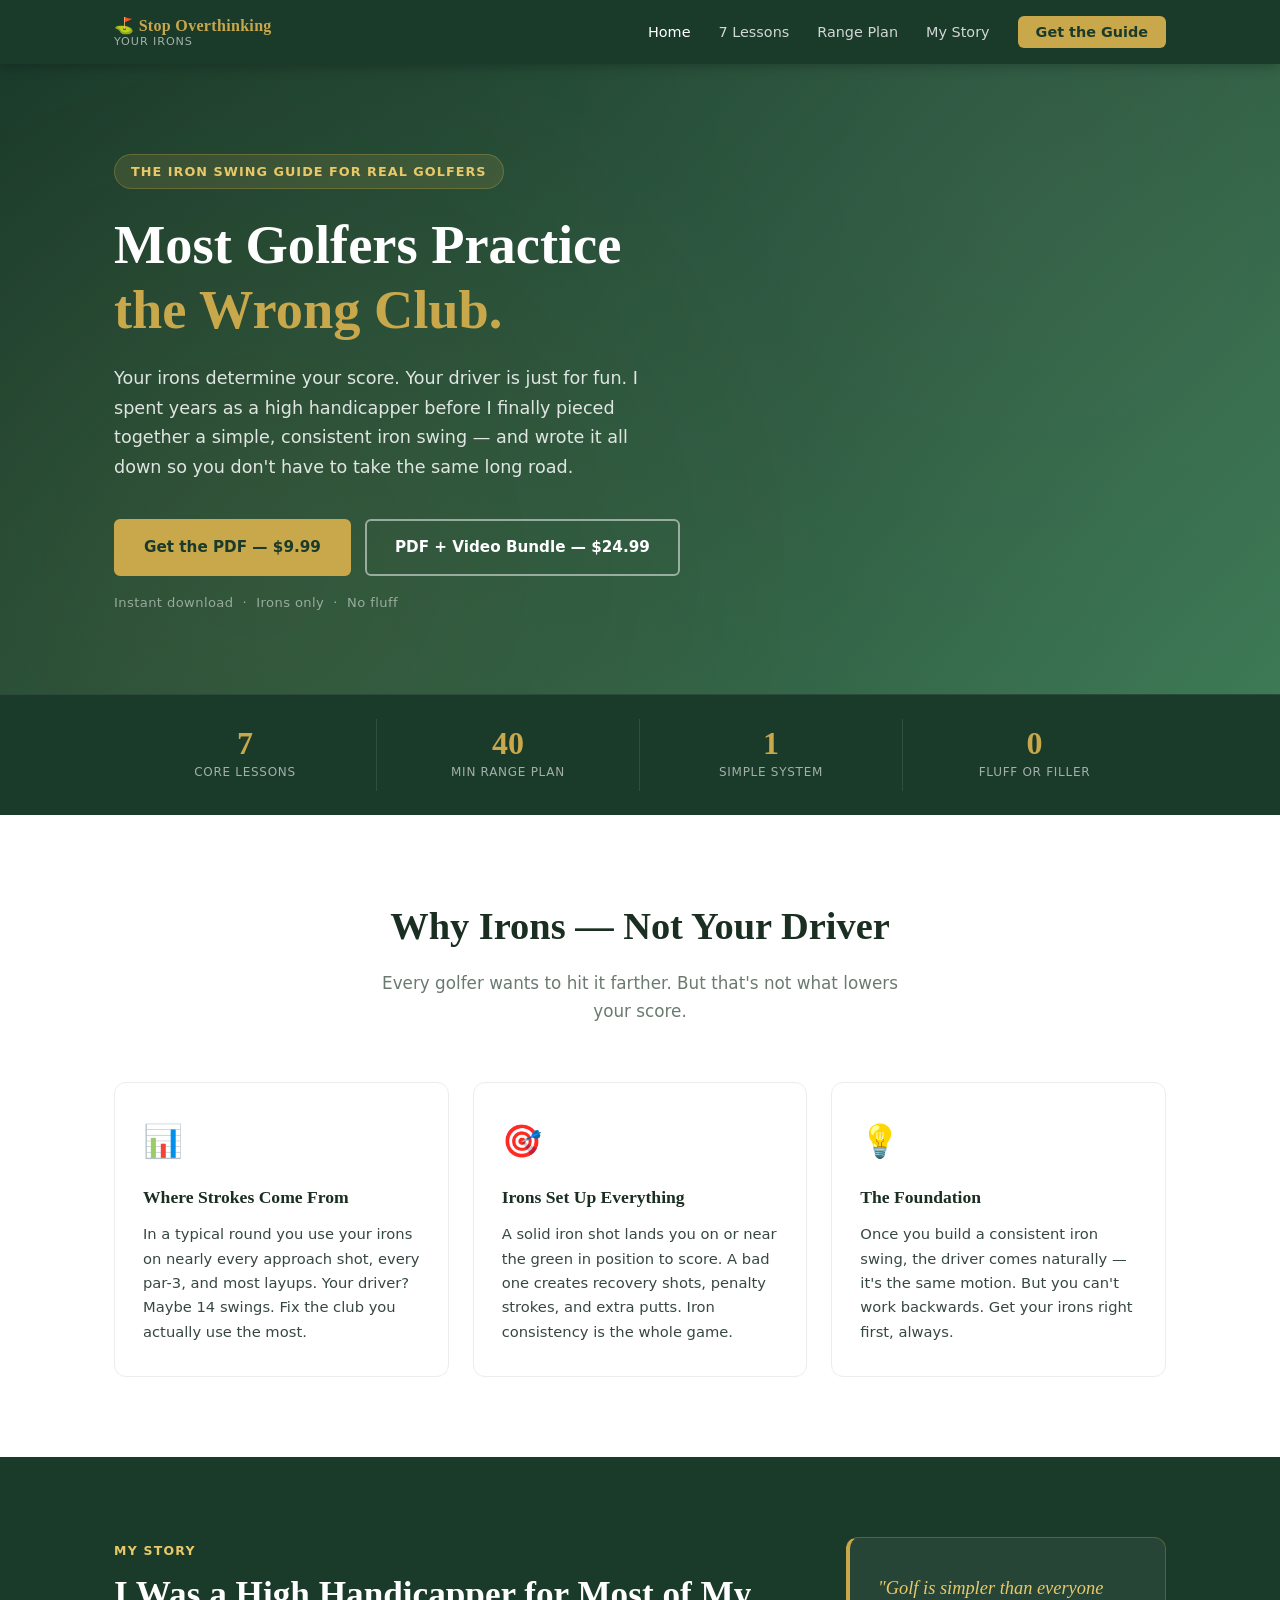
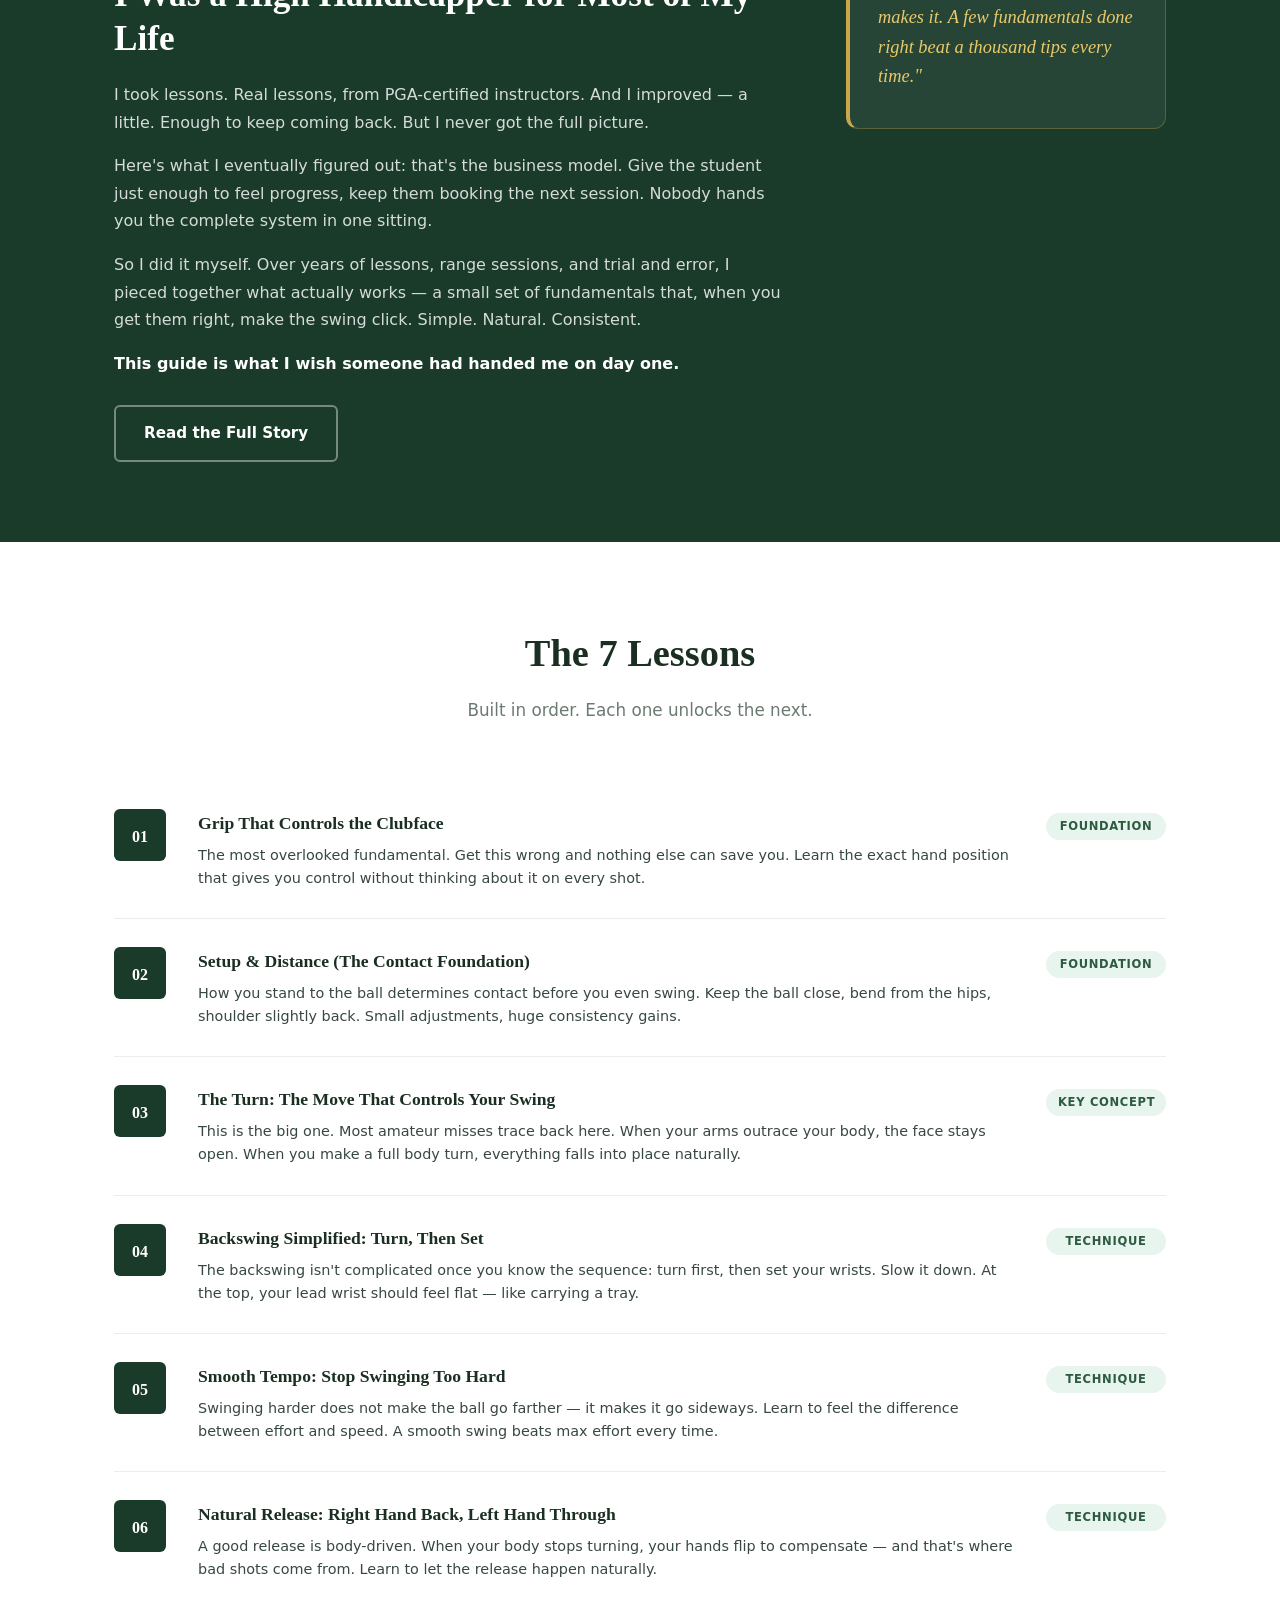
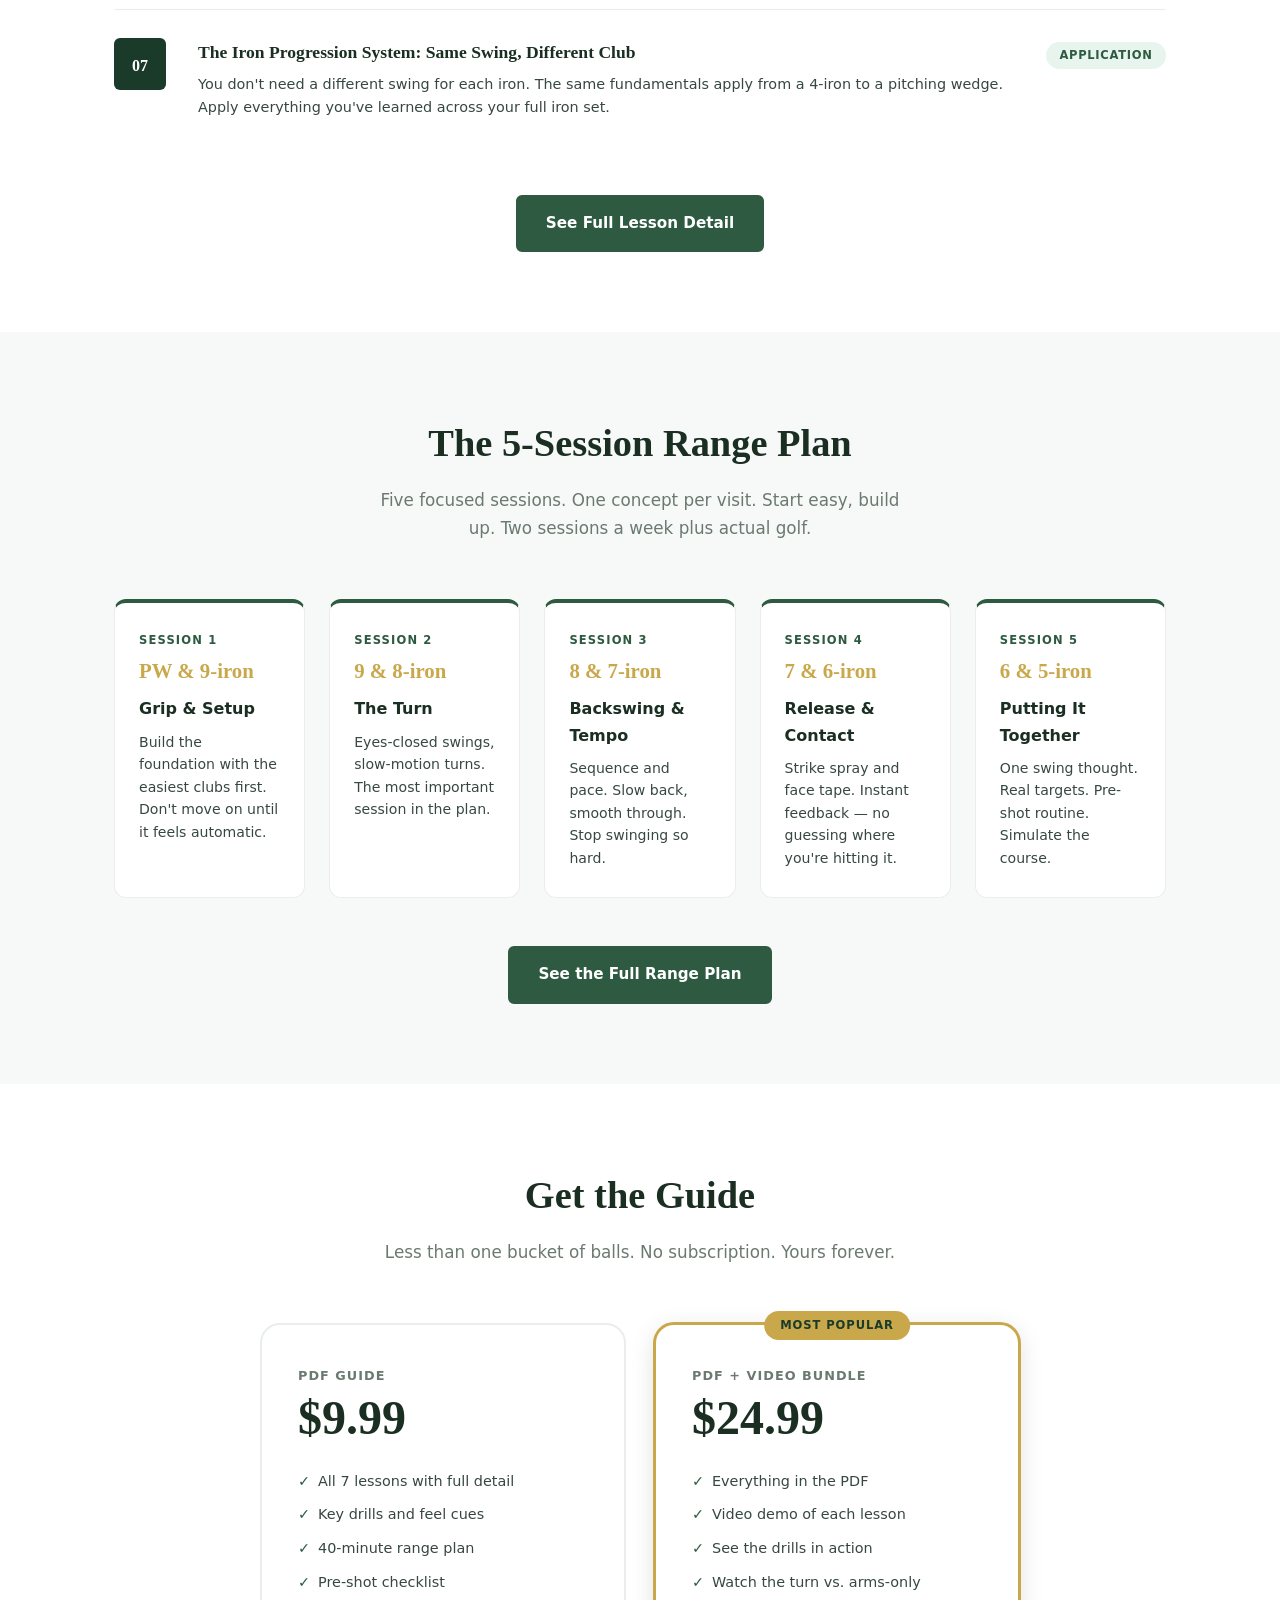
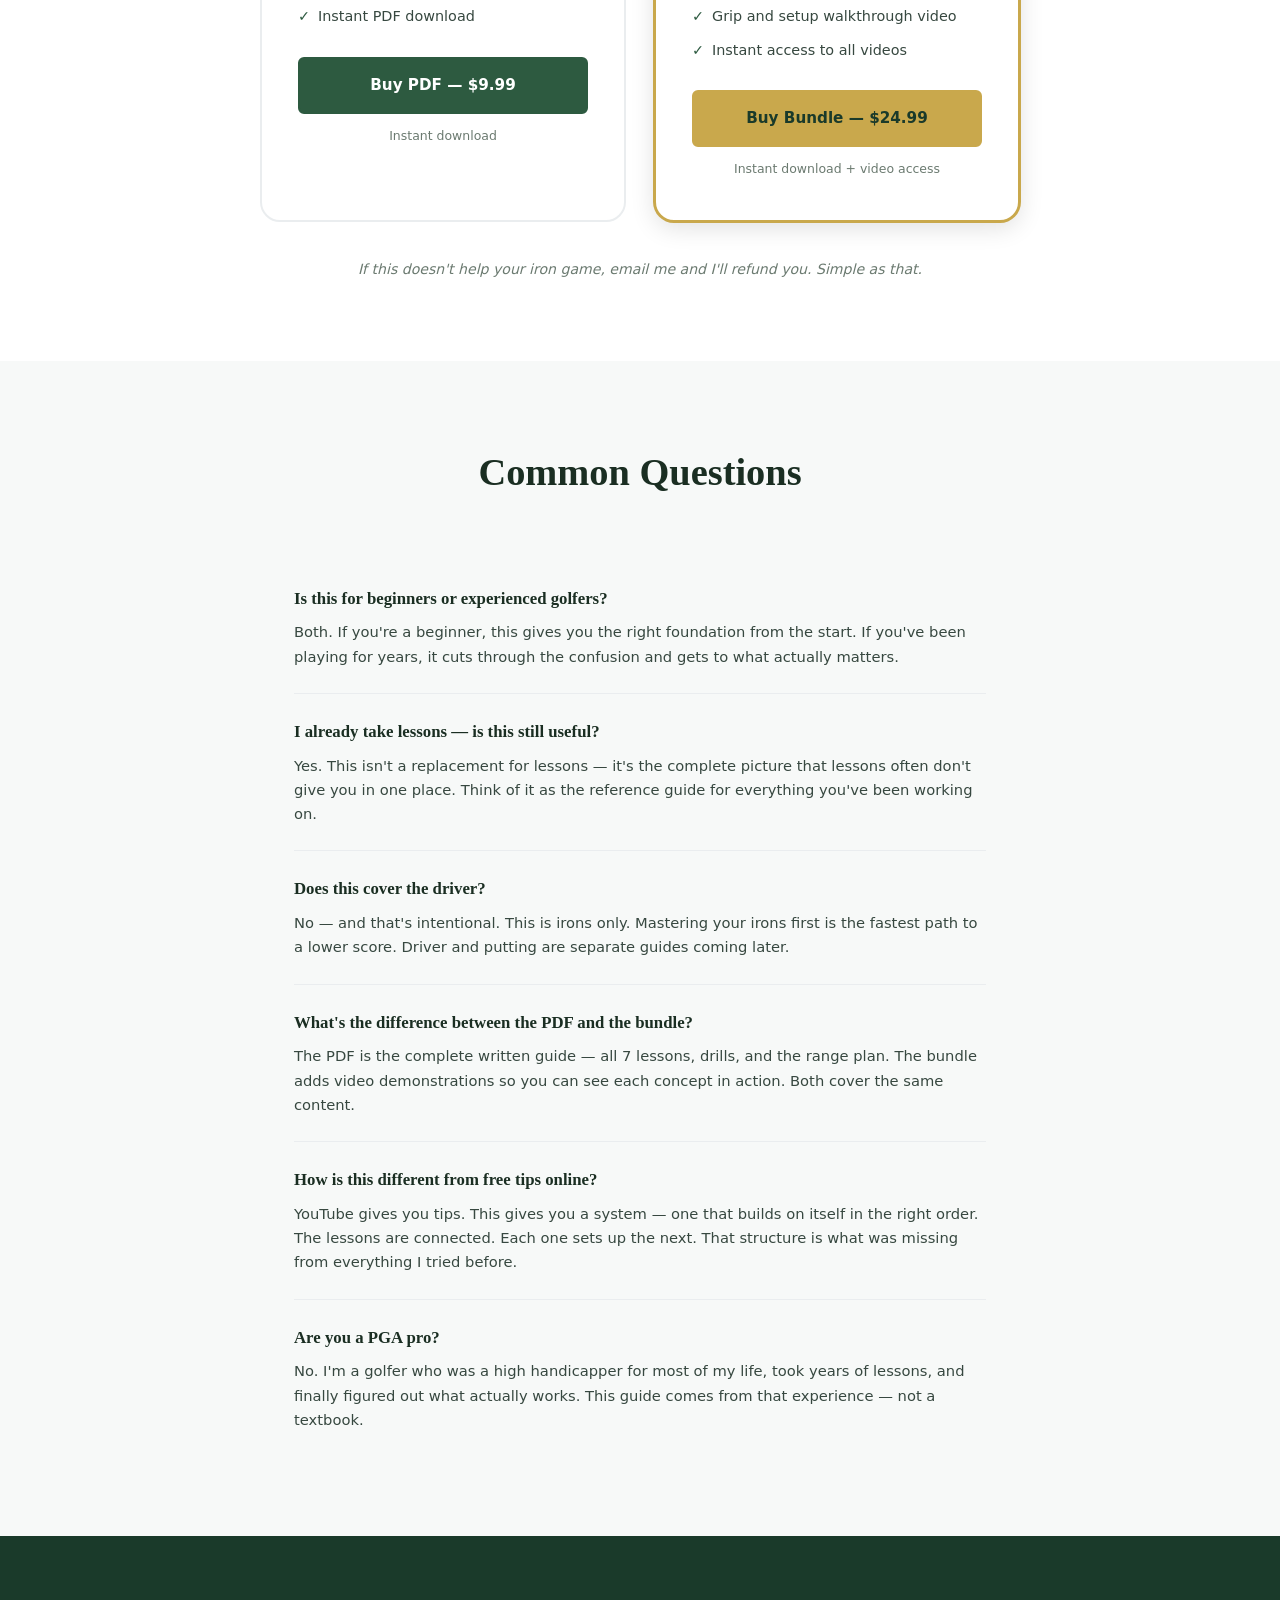
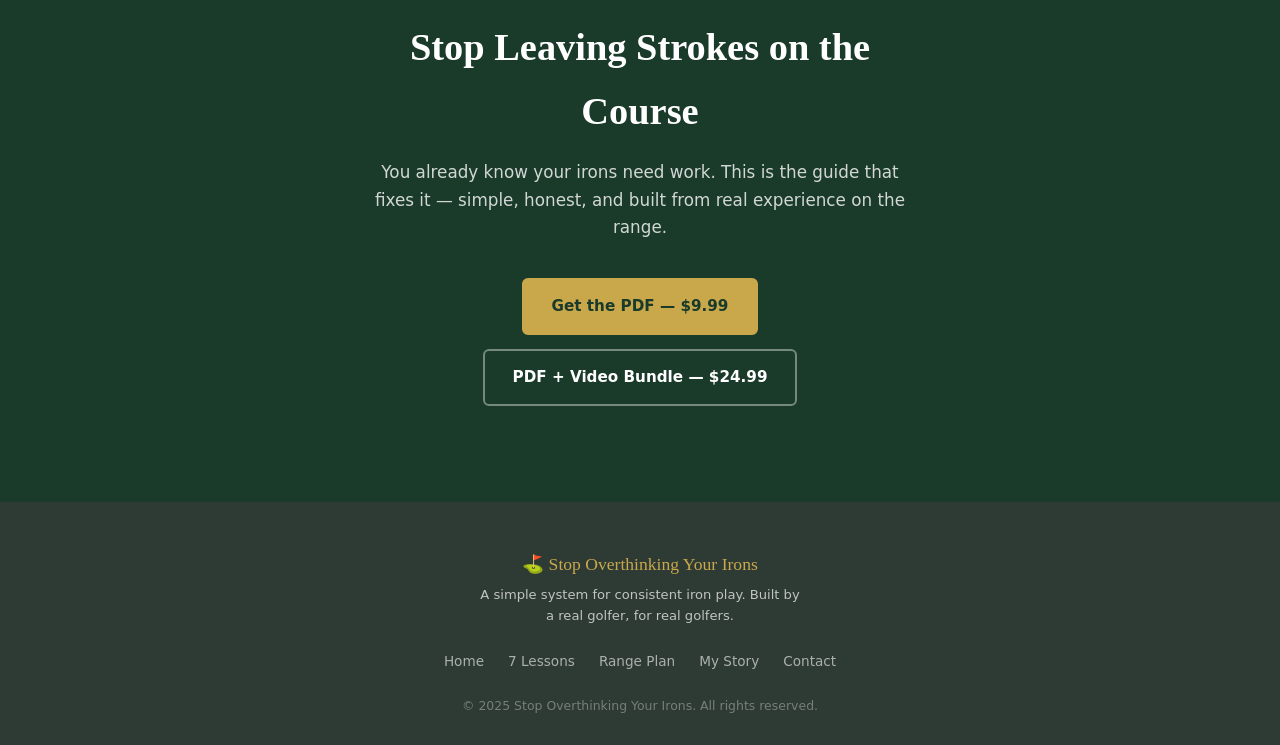
==== commit d3815c98: "Rebuild range plan as 5 sessions with club progression Five focused sessions (PW→5-iron), one concep" ====
--- a/index.html
+++ b/index.html
@@ -158,33 +158,39 @@
   <section class="section section-light">
     <div class="container">
       <div class="section-header">
-        <h2>The 40-Minute Range Plan</h2>
-        <p class="section-sub">Stop hitting balls with no purpose. This structured session builds the habits that actually stick.</p>
-      </div>
-      <div class="card-grid four-col">
-        <div class="phase-card fade-in">
-          <div class="phase-num">Phase 1</div>
-          <div class="phase-time">10 min</div>
+        <h2>The 5-Session Range Plan</h2>
+        <p class="section-sub">Five focused sessions. One concept per visit. Start easy, build up. Two sessions a week plus actual golf.</p>
+      </div>
+      <div class="card-grid five-col">
+        <div class="phase-card fade-in">
+          <div class="phase-num">Session 1</div>
+          <div class="phase-time">PW &amp; 9-iron</div>
           <h4>Grip &amp; Setup</h4>
-          <p>Start every session here. Build the foundation until it's automatic.</p>
-        </div>
-        <div class="phase-card fade-in">
-          <div class="phase-num">Phase 2</div>
-          <div class="phase-time">10 min</div>
-          <h4>Turn Drills</h4>
-          <p>Eyes-closed swings, slow-motion turns. Feel the body lead, not the arms.</p>
-        </div>
-        <div class="phase-card fade-in">
-          <div class="phase-num">Phase 3</div>
-          <div class="phase-time">10 min</div>
-          <h4>Contact Work</h4>
+          <p>Build the foundation with the easiest clubs first. Don't move on until it feels automatic.</p>
+        </div>
+        <div class="phase-card fade-in">
+          <div class="phase-num">Session 2</div>
+          <div class="phase-time">9 &amp; 8-iron</div>
+          <h4>The Turn</h4>
+          <p>Eyes-closed swings, slow-motion turns. The most important session in the plan.</p>
+        </div>
+        <div class="phase-card fade-in">
+          <div class="phase-num">Session 3</div>
+          <div class="phase-time">8 &amp; 7-iron</div>
+          <h4>Backswing &amp; Tempo</h4>
+          <p>Sequence and pace. Slow back, smooth through. Stop swinging so hard.</p>
+        </div>
+        <div class="phase-card fade-in">
+          <div class="phase-num">Session 4</div>
+          <div class="phase-time">7 &amp; 6-iron</div>
+          <h4>Release &amp; Contact</h4>
           <p>Strike spray and face tape. Instant feedback — no guessing where you're hitting it.</p>
         </div>
         <div class="phase-card fade-in">
-          <div class="phase-num">Phase 4</div>
-          <div class="phase-time">10 min</div>
-          <h4>Full Swings</h4>
-          <p>One swing thought only. Apply the work and build trust in the motion.</p>
+          <div class="phase-num">Session 5</div>
+          <div class="phase-time">6 &amp; 5-iron</div>
+          <h4>Putting It Together</h4>
+          <p>One swing thought. Real targets. Pre-shot routine. Simulate the course.</p>
         </div>
       </div>
       <div class="section-cta">
--- a/css/styles.css
+++ b/css/styles.css
@@ -689,6 +689,38 @@
 .drill-card ol li { color: rgba(255,255,255,0.8); font-size: 0.88rem; margin-bottom: 6px; }
 
 /* ---- RANGE PLAN PAGE ---- */
+/* ---- FIVE COL GRID ---- */
+.five-col { grid-template-columns: repeat(5, 1fr); }
+@media (max-width: 900px) { .five-col { grid-template-columns: repeat(3, 1fr); } }
+@media (max-width: 680px) { .five-col { grid-template-columns: repeat(2, 1fr); } }
+
+/* ---- RANGE RULE BOX ---- */
+.range-rule-box {
+  background: var(--green-dark);
+  color: var(--white);
+  border-radius: var(--radius-md);
+  padding: 28px 32px;
+  margin-top: 36px;
+  display: flex;
+  flex-direction: column;
+  gap: 8px;
+}
+.range-rule-box h4 { color: var(--gold); font-size: 1rem; }
+.range-rule-box p  { color: rgba(255,255,255,0.85); font-size: 0.92rem; line-height: 1.65; }
+
+/* ---- RANGE NOTE ---- */
+.range-note {
+  background: var(--green-pale);
+  border-left: 4px solid var(--green-mid);
+  border-radius: 0 var(--radius-sm) var(--radius-sm) 0;
+  padding: 14px 20px;
+  margin-top: 20px;
+  font-size: 0.88rem;
+  color: var(--text-body);
+  line-height: 1.6;
+}
+.range-note strong { color: var(--green-dark); }
+
 .range-intro { max-width: 700px; margin: 0 auto; text-align: center; }
 .range-intro h2 { font-family: var(--font-heading); font-size: 1.8rem; color: var(--text-dark); margin-bottom: 16px; }
 .range-intro p { font-size: 1rem; color: var(--text-body); line-height: 1.7; margin-bottom: 14px; }
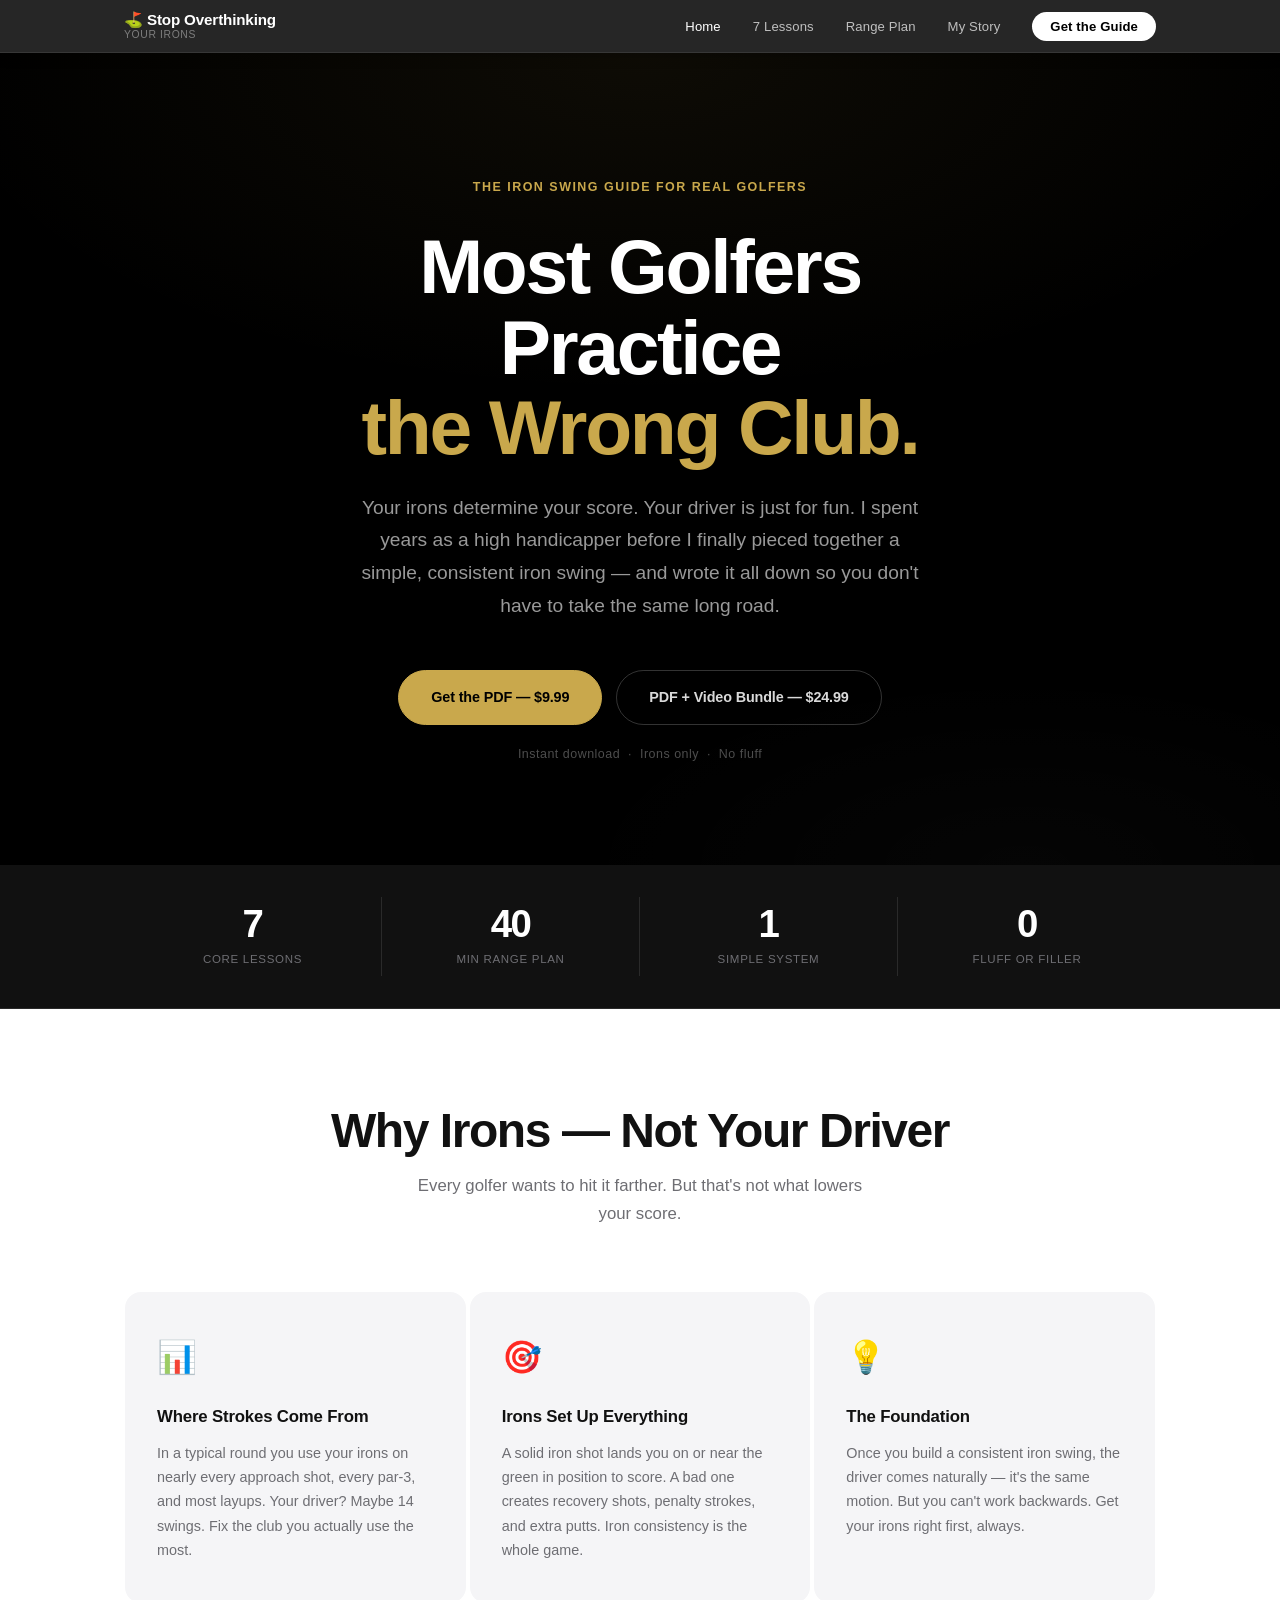
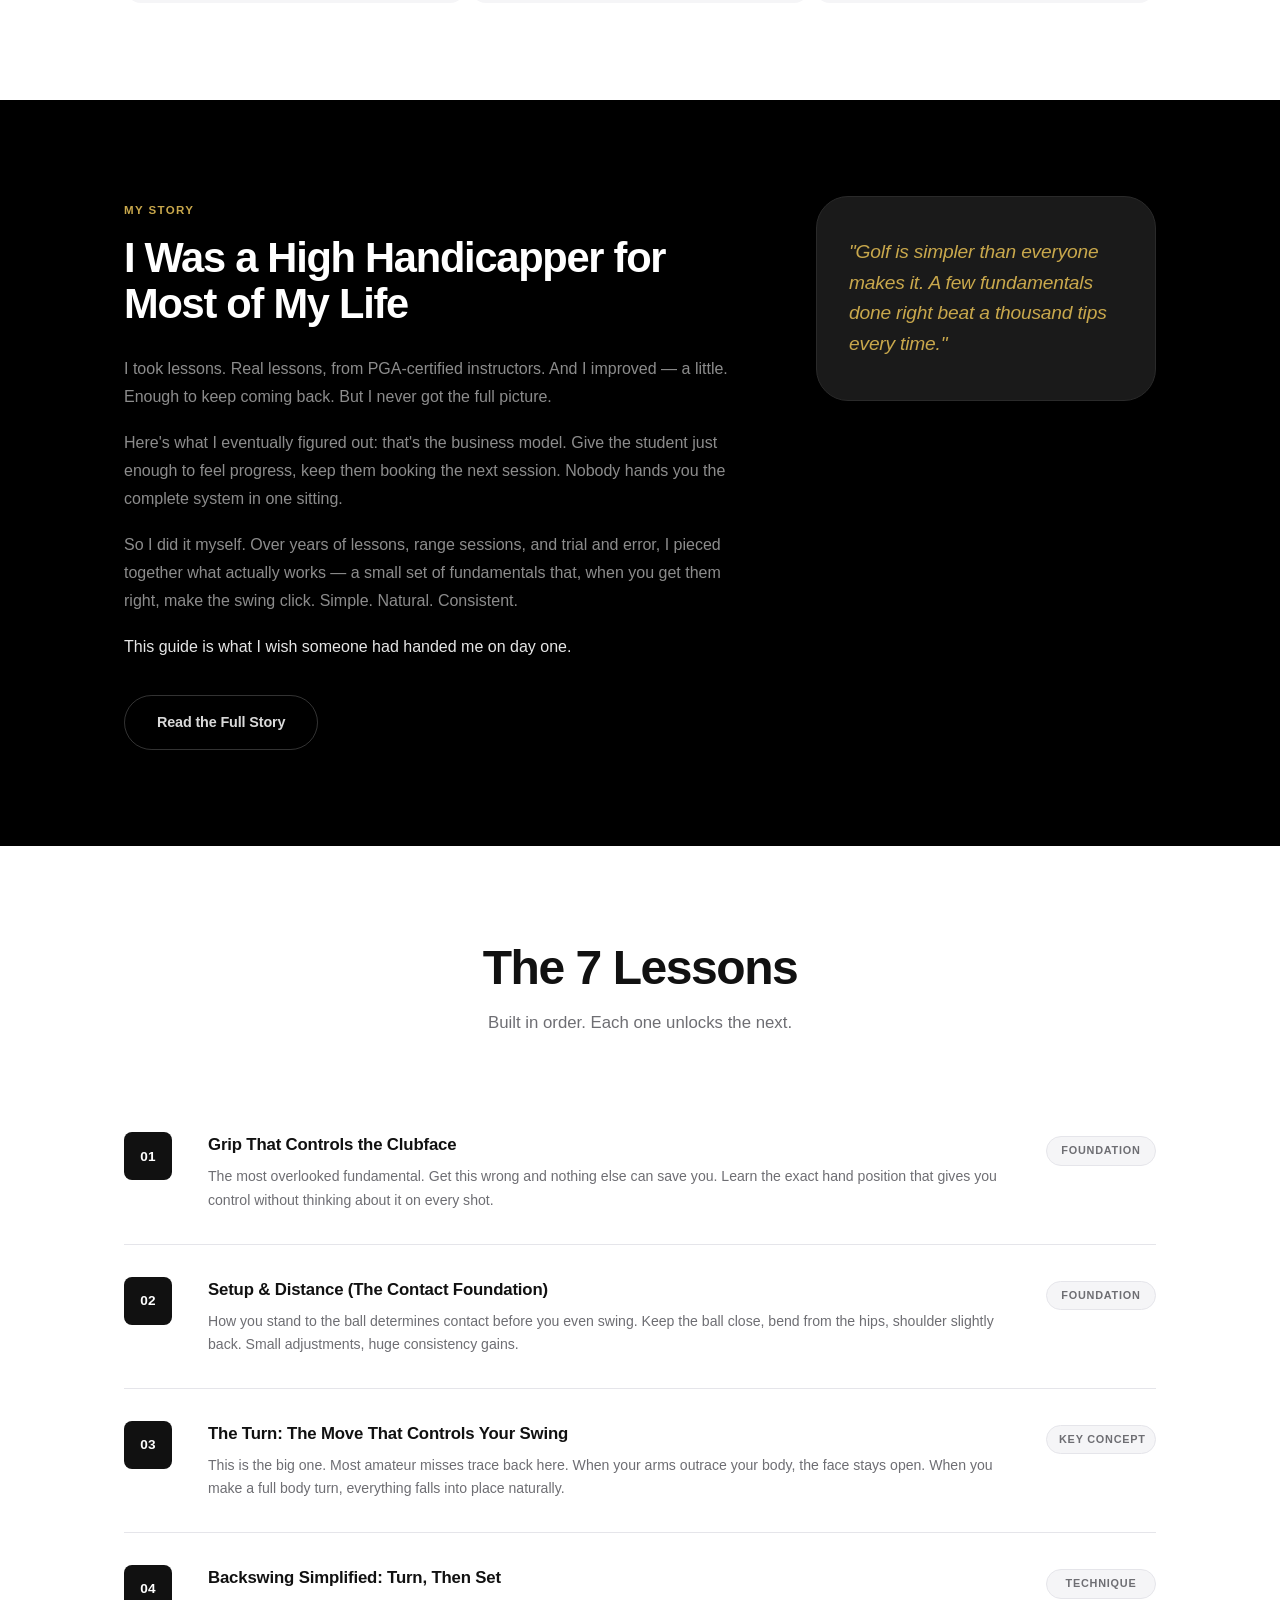
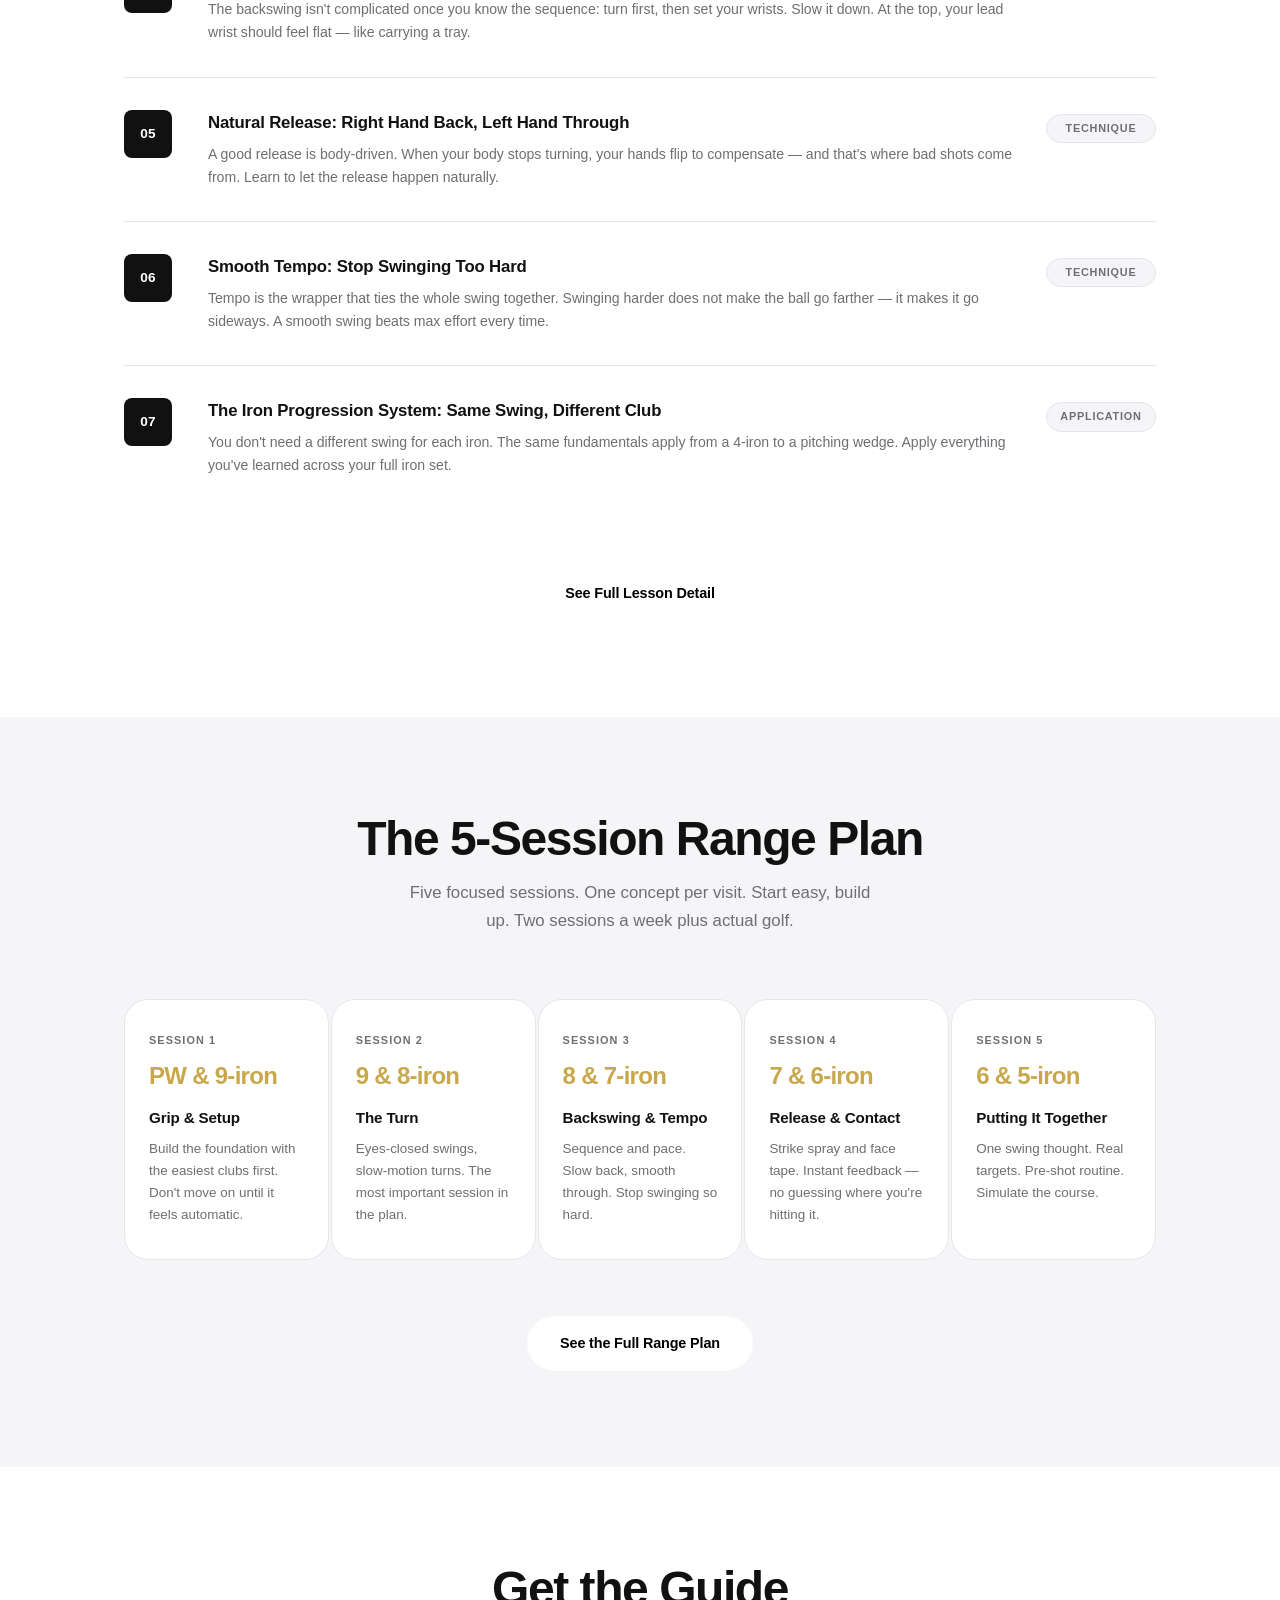
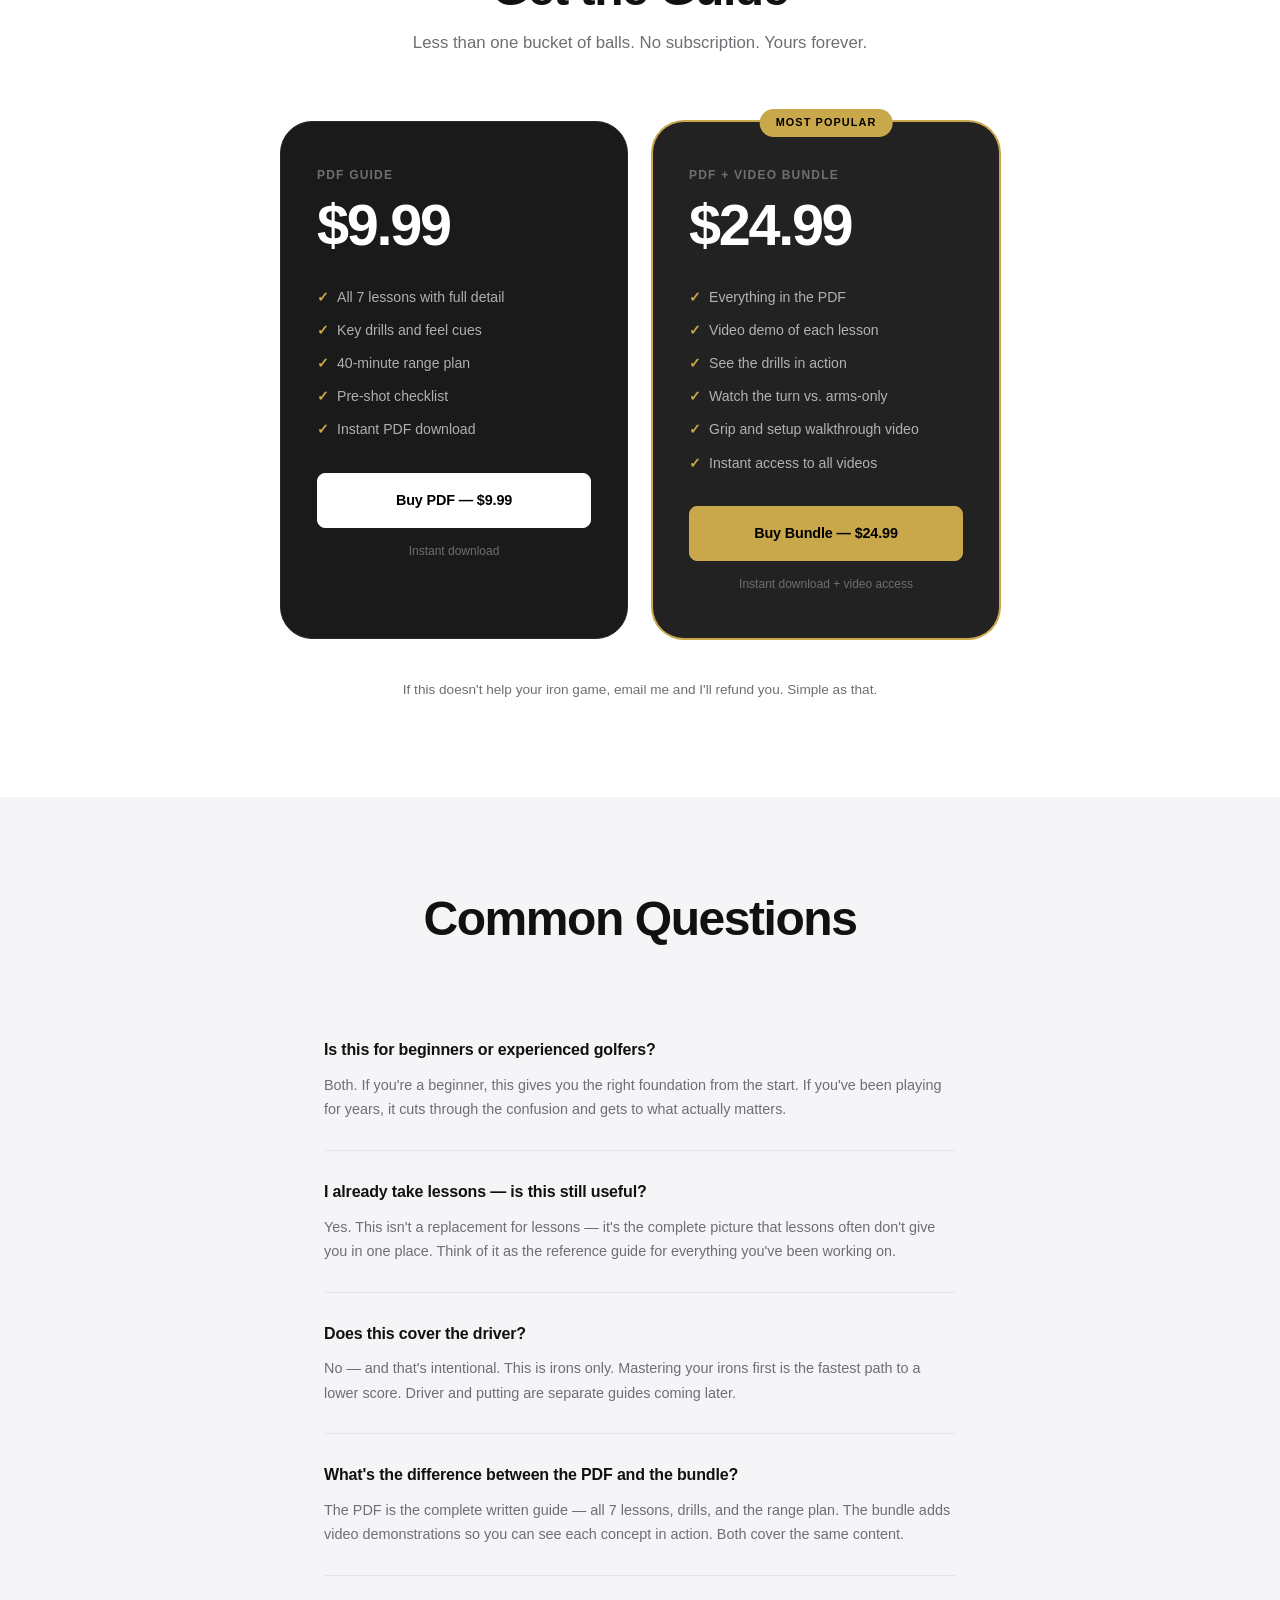
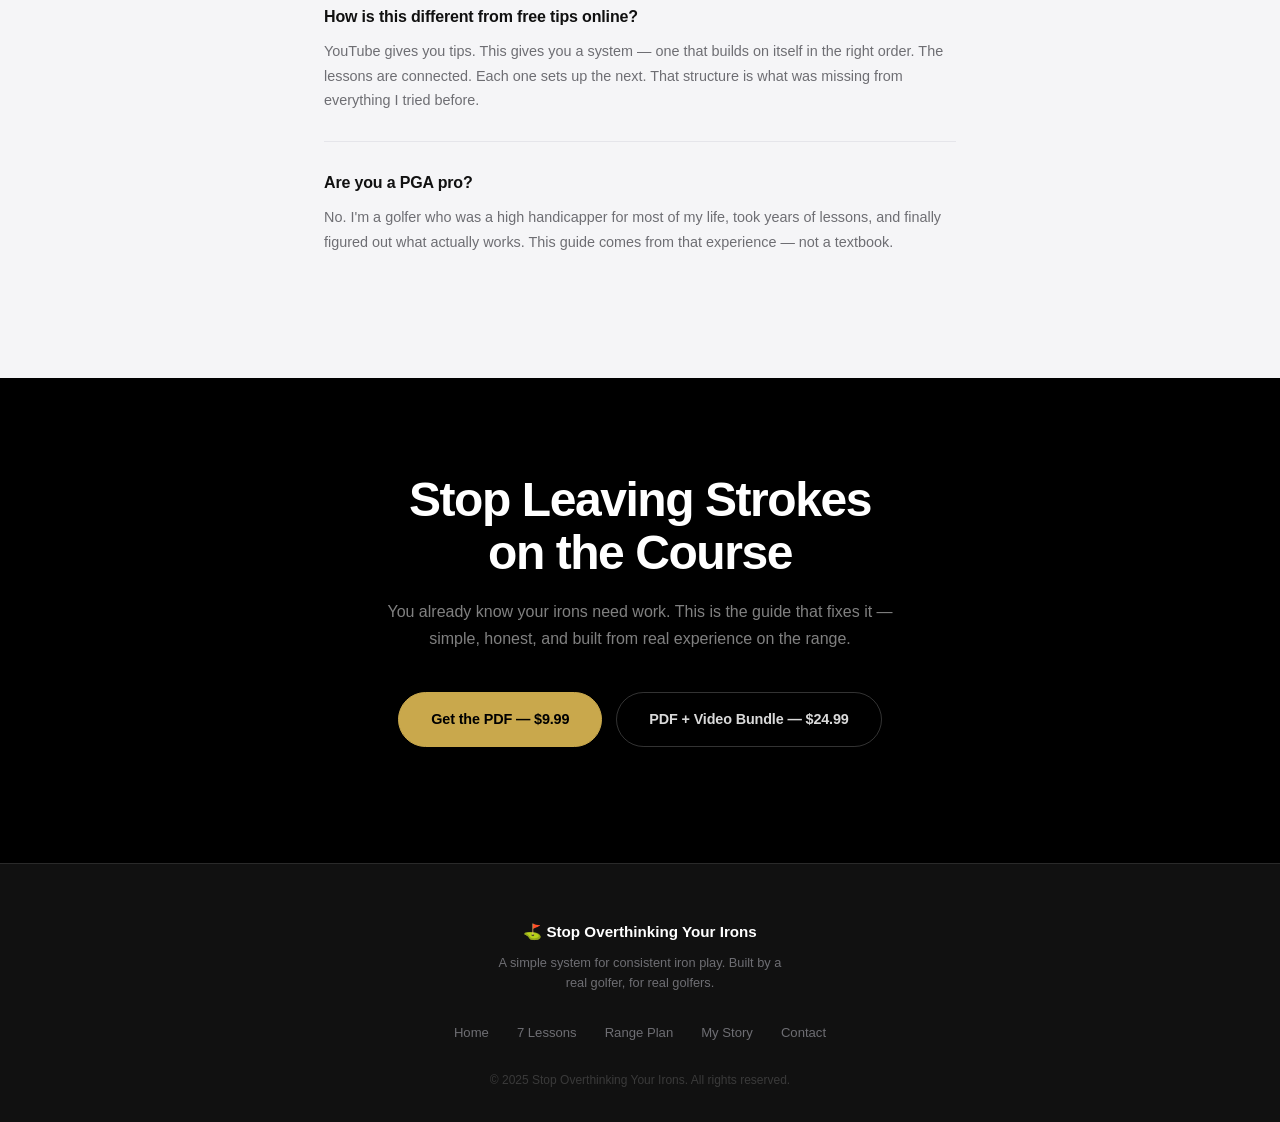
==== commit a3ff6887: "Swap lesson order: Release (5) before Tempo (6) Natural Release moved to lesson 5, Smooth Tempo to l" ====
--- a/index.html
+++ b/index.html
@@ -134,12 +134,12 @@
         </div>
         <div class="lesson-row fade-in">
           <div class="lesson-num">05</div>
-          <div class="lesson-body"><h3>Smooth Tempo: Stop Swinging Too Hard</h3><p>Swinging harder does not make the ball go farther — it makes it go sideways. Learn to feel the difference between effort and speed. A smooth swing beats max effort every time.</p></div>
+          <div class="lesson-body"><h3>Natural Release: Right Hand Back, Left Hand Through</h3><p>A good release is body-driven. When your body stops turning, your hands flip to compensate — and that's where bad shots come from. Learn to let the release happen naturally.</p></div>
           <div class="lesson-tag">Technique</div>
         </div>
         <div class="lesson-row fade-in">
           <div class="lesson-num">06</div>
-          <div class="lesson-body"><h3>Natural Release: Right Hand Back, Left Hand Through</h3><p>A good release is body-driven. When your body stops turning, your hands flip to compensate — and that's where bad shots come from. Learn to let the release happen naturally.</p></div>
+          <div class="lesson-body"><h3>Smooth Tempo: Stop Swinging Too Hard</h3><p>Tempo is the wrapper that ties the whole swing together. Swinging harder does not make the ball go farther — it makes it go sideways. A smooth swing beats max effort every time.</p></div>
           <div class="lesson-tag">Technique</div>
         </div>
         <div class="lesson-row fade-in">
--- a/css/styles.css
+++ b/css/styles.css
@@ -1,111 +1,94 @@
 /* =============================================
-   Stop Overthinking Your Irons — Stylesheet
+   Stop Overthinking Your Irons — Modern Theme
+   Clean · Minimal · Apple/Tesla Inspired
    ============================================= */
 
 :root {
-  --green-dark:   #1a3a2a;
-  --green-mid:    #2d5a40;
-  --green-light:  #4a8c65;
-  --green-pale:   #e8f5ee;
-  --gold:         #c9a84c;
-  --gold-light:   #e8c96a;
+  --black:        #000000;
+  --near-black:   #0a0a0a;
+  --dark:         #111111;
+  --dark-2:       #1a1a1a;
+  --dark-3:       #222222;
+  --mid:          #3a3a3a;
+  --gray:         #6e6e73;
+  --gray-light:   #aeaeb2;
+  --border:       #2a2a2a;
+  --border-light: #e5e5ea;
+  --off-white:    #f5f5f7;
   --white:        #ffffff;
-  --off-white:    #f7f9f8;
-  --gray-light:   #eaedef;
-  --gray-mid:     #6b7a70;
-  --gray-dark:    #2e3a34;
-  --text-dark:    #1a2e22;
-  --text-body:    #374840;
-  --shadow-sm:    0 2px 8px rgba(0,0,0,0.08);
-  --shadow-md:    0 6px 24px rgba(0,0,0,0.12);
-  --shadow-lg:    0 12px 40px rgba(0,0,0,0.18);
-  --radius-sm:    6px;
-  --radius-md:    12px;
-  --radius-lg:    20px;
-  --transition:   0.3s ease;
-  --font-heading: 'Georgia', 'Times New Roman', serif;
-  --font-body:    'Segoe UI', system-ui, -apple-system, sans-serif;
+  --accent:       #c9a84c;
+  --accent-light: #e8c96a;
+  --accent-dim:   rgba(201,168,76,0.15);
+  --green:        #1a3a2a;
+
+  --shadow-sm:    0 2px 12px rgba(0,0,0,0.08);
+  --shadow-md:    0 8px 32px rgba(0,0,0,0.12);
+  --shadow-lg:    0 24px 64px rgba(0,0,0,0.18);
+  --radius-sm:    8px;
+  --radius-md:    16px;
+  --radius-lg:    24px;
+  --radius-xl:    32px;
+  --transition:   0.25s cubic-bezier(0.4, 0, 0.2, 1);
+  --font:         -apple-system, 'SF Pro Display', 'Helvetica Neue', Arial, sans-serif;
 }
 
 *, *::before, *::after { box-sizing: border-box; margin: 0; padding: 0; }
-
-html { scroll-behavior: smooth; font-size: 16px; }
-
-body {
-  font-family: var(--font-body);
-  color: var(--text-body);
-  background: var(--white);
-  line-height: 1.65;
-}
-
+html { scroll-behavior: smooth; font-size: 16px; -webkit-font-smoothing: antialiased; }
+body { font-family: var(--font); color: var(--dark); background: var(--white); line-height: 1.6; }
 img { max-width: 100%; display: block; }
 a { color: inherit; text-decoration: none; }
 ul { list-style: none; }
 
-.container {
-  max-width: 1100px;
-  margin: 0 auto;
-  padding: 0 24px;
-}
+.container { max-width: 1080px; margin: 0 auto; padding: 0 24px; }
 
 /* ---- NAVBAR ---- */
 .navbar {
   position: sticky;
   top: 0;
   z-index: 100;
-  background: var(--green-dark);
-  box-shadow: 0 2px 12px rgba(0,0,0,0.25);
-}
-
+  background: rgba(0,0,0,0.85);
+  backdrop-filter: saturate(180%) blur(20px);
+  -webkit-backdrop-filter: saturate(180%) blur(20px);
+  border-bottom: 1px solid rgba(255,255,255,0.08);
+}
 .nav-inner {
   display: flex;
   align-items: center;
   justify-content: space-between;
-  height: 64px;
-}
-
-.nav-brand {
-  display: flex;
-  flex-direction: column;
-  line-height: 1.2;
-}
+  height: 52px;
+}
+.nav-brand { display: flex; flex-direction: column; line-height: 1.1; }
 .nav-brand-name {
-  font-family: var(--font-heading);
-  font-size: 1rem;
-  font-weight: 700;
-  color: var(--gold);
-  letter-spacing: 0.02em;
+  font-size: 0.95rem;
+  font-weight: 600;
+  color: var(--white);
+  letter-spacing: -0.01em;
 }
 .nav-brand-sub {
-  font-size: 0.7rem;
-  color: rgba(255,255,255,0.6);
-  letter-spacing: 0.08em;
+  font-size: 0.65rem;
+  color: rgba(255,255,255,0.4);
+  letter-spacing: 0.06em;
   text-transform: uppercase;
 }
-
-.nav-links {
-  display: flex;
-  gap: 28px;
-  align-items: center;
-}
+.nav-links { display: flex; gap: 32px; align-items: center; }
 .nav-links a {
-  color: rgba(255,255,255,0.8);
-  font-size: 0.9rem;
-  font-weight: 500;
+  color: rgba(255,255,255,0.7);
+  font-size: 0.82rem;
+  font-weight: 400;
+  letter-spacing: 0.01em;
   transition: color var(--transition);
 }
-.nav-links a:hover,
-.nav-links a.active { color: var(--white); }
-
+.nav-links a:hover, .nav-links a.active { color: var(--white); }
 .nav-cta {
-  background: var(--gold);
-  color: var(--green-dark) !important;
-  padding: 8px 18px;
-  border-radius: var(--radius-sm);
-  font-weight: 700 !important;
+  background: var(--white) !important;
+  color: var(--black) !important;
+  padding: 7px 18px !important;
+  border-radius: 100px !important;
+  font-weight: 600 !important;
+  font-size: 0.82rem !important;
   transition: background var(--transition) !important;
 }
-.nav-cta:hover { background: var(--gold-light) !important; }
+.nav-cta:hover { background: var(--off-white) !important; }
 
 .nav-toggle {
   display: none;
@@ -118,813 +101,606 @@
 }
 .nav-toggle span {
   display: block;
-  width: 24px;
-  height: 2px;
+  width: 22px;
+  height: 1.5px;
   background: var(--white);
   border-radius: 2px;
   transition: var(--transition);
 }
-.nav-toggle.open span:nth-child(1) { transform: translateY(7px) rotate(45deg); }
+.nav-toggle.open span:nth-child(1) { transform: translateY(6.5px) rotate(45deg); }
 .nav-toggle.open span:nth-child(2) { opacity: 0; }
-.nav-toggle.open span:nth-child(3) { transform: translateY(-7px) rotate(-45deg); }
+.nav-toggle.open span:nth-child(3) { transform: translateY(-6.5px) rotate(-45deg); }
 
 /* ---- HERO ---- */
 .hero {
-  background: linear-gradient(135deg, var(--green-dark) 0%, var(--green-mid) 60%, #3d7a55 100%);
-  color: var(--white);
-  padding: 90px 0 80px;
+  background: var(--black);
+  color: var(--white);
+  padding: 120px 0 100px;
   position: relative;
   overflow: hidden;
-}
-
+  text-align: center;
+}
 .hero-bg-pattern {
   position: absolute;
   inset: 0;
-  background-image: radial-gradient(circle at 20% 80%, rgba(201,168,76,0.08) 0%, transparent 50%),
-                    radial-gradient(circle at 80% 20%, rgba(255,255,255,0.04) 0%, transparent 50%);
+  background:
+    radial-gradient(ellipse 80% 60% at 50% 0%, rgba(201,168,76,0.07) 0%, transparent 70%),
+    radial-gradient(ellipse 60% 40% at 80% 100%, rgba(255,255,255,0.02) 0%, transparent 60%);
   pointer-events: none;
 }
-
-.hero-content { max-width: 680px; position: relative; }
-
+.hero-content { max-width: 740px; margin: 0 auto; position: relative; }
 .hero-eyebrow {
   display: inline-block;
-  background: rgba(201,168,76,0.15);
-  color: var(--gold-light);
-  border: 1px solid rgba(201,168,76,0.3);
-  padding: 6px 16px;
-  border-radius: 100px;
-  font-size: 0.8rem;
-  font-weight: 600;
-  letter-spacing: 0.08em;
+  color: var(--accent);
+  font-size: 0.78rem;
+  font-weight: 600;
+  letter-spacing: 0.12em;
   text-transform: uppercase;
+  margin-bottom: 28px;
+}
+.hero h1 {
+  font-size: clamp(2.8rem, 6vw, 4.8rem);
+  font-weight: 700;
+  line-height: 1.05;
+  letter-spacing: -0.03em;
   margin-bottom: 24px;
-}
-
-.hero h1 {
-  font-family: var(--font-heading);
-  font-size: clamp(2.2rem, 5vw, 3.4rem);
-  font-weight: 700;
-  line-height: 1.2;
-  margin-bottom: 20px;
-  color: var(--white);
-}
-
-.accent { color: var(--gold); }
-
+  color: var(--white);
+}
+.accent { color: var(--accent); }
 .hero-lead {
-  font-size: 1.1rem;
-  color: rgba(255,255,255,0.85);
-  margin-bottom: 36px;
+  font-size: clamp(1rem, 2vw, 1.2rem);
+  color: rgba(255,255,255,0.6);
+  margin-bottom: 48px;
   max-width: 560px;
+  margin-left: auto;
+  margin-right: auto;
   line-height: 1.7;
-}
-
-.hero-actions {
-  display: flex;
-  gap: 14px;
-  flex-wrap: wrap;
-  margin-bottom: 16px;
-}
-
-.hero-note {
-  font-size: 0.82rem;
-  color: rgba(255,255,255,0.5);
-  letter-spacing: 0.03em;
-}
+  font-weight: 300;
+}
+.hero-actions { display: flex; gap: 14px; flex-wrap: wrap; justify-content: center; margin-bottom: 20px; }
+.hero-note { font-size: 0.78rem; color: rgba(255,255,255,0.3); letter-spacing: 0.04em; }
 
 /* ---- BUTTONS ---- */
 .btn {
   display: inline-block;
-  padding: 14px 28px;
-  border-radius: var(--radius-sm);
-  font-weight: 700;
-  font-size: 0.95rem;
+  padding: 15px 32px;
+  border-radius: 100px;
+  font-weight: 600;
+  font-size: 0.9rem;
   cursor: pointer;
   transition: all var(--transition);
-  border: 2px solid transparent;
+  border: 1.5px solid transparent;
+  letter-spacing: -0.01em;
   text-align: center;
 }
-
 .btn-gold {
-  background: var(--gold);
-  color: var(--green-dark);
-  border-color: var(--gold);
-}
-.btn-gold:hover { background: var(--gold-light); border-color: var(--gold-light); transform: translateY(-2px); box-shadow: 0 6px 20px rgba(201,168,76,0.35); }
-
+  background: var(--accent);
+  color: var(--black);
+  border-color: var(--accent);
+}
+.btn-gold:hover { background: var(--accent-light); transform: scale(1.02); box-shadow: 0 0 0 4px var(--accent-dim); }
 .btn-green {
-  background: var(--green-mid);
-  color: var(--white);
-  border-color: var(--green-mid);
-}
-.btn-green:hover { background: var(--green-light); border-color: var(--green-light); transform: translateY(-2px); }
-
+  background: var(--white);
+  color: var(--black);
+  border-color: var(--white);
+}
+.btn-green:hover { background: var(--off-white); transform: scale(1.02); }
 .btn-outline {
   background: transparent;
-  color: var(--white);
-  border-color: rgba(255,255,255,0.5);
-}
-.btn-outline:hover { background: rgba(255,255,255,0.1); border-color: var(--white); }
-
+  color: rgba(255,255,255,0.85);
+  border-color: rgba(255,255,255,0.2);
+}
+.btn-outline:hover { background: rgba(255,255,255,0.08); border-color: rgba(255,255,255,0.4); }
 .btn-outline-light {
   background: transparent;
-  color: var(--white);
-  border-color: rgba(255,255,255,0.4);
-}
-.btn-outline-light:hover { background: rgba(255,255,255,0.1); border-color: var(--white); }
-
-.btn-full { width: 100%; }
+  color: rgba(255,255,255,0.85);
+  border-color: rgba(255,255,255,0.2);
+}
+.btn-outline-light:hover { background: rgba(255,255,255,0.08); border-color: rgba(255,255,255,0.5); }
+.btn-full { width: 100%; border-radius: var(--radius-sm); }
 
 /* ---- STATS STRIP ---- */
-.stats-strip {
-  background: var(--green-dark);
-  padding: 24px 0;
-  border-top: 1px solid rgba(255,255,255,0.08);
-}
-.stats-grid {
-  display: grid;
-  grid-template-columns: repeat(4, 1fr);
-  gap: 0;
-}
+.stats-strip { background: var(--dark); border-bottom: 1px solid var(--border); padding: 32px 0; }
+.stats-grid { display: grid; grid-template-columns: repeat(4, 1fr); }
 .stat-item {
   display: flex;
   flex-direction: column;
   align-items: center;
   padding: 8px 0;
-  border-right: 1px solid rgba(255,255,255,0.1);
+  border-right: 1px solid var(--border);
 }
 .stat-item:last-child { border-right: none; }
 .stat-num {
-  font-family: var(--font-heading);
-  font-size: 2rem;
+  font-size: 2.4rem;
   font-weight: 700;
-  color: var(--gold);
+  color: var(--white);
+  letter-spacing: -0.04em;
   line-height: 1;
 }
 .stat-label {
-  font-size: 0.75rem;
-  color: rgba(255,255,255,0.6);
-  margin-top: 4px;
+  font-size: 0.72rem;
+  color: var(--gray);
+  margin-top: 6px;
+  letter-spacing: 0.06em;
   text-transform: uppercase;
-  letter-spacing: 0.06em;
 }
 
 /* ---- SECTIONS ---- */
-.section { padding: 80px 0; }
+.section { padding: 96px 0; }
 .section-light { background: var(--off-white); }
-.section-dark {
-  background: var(--green-dark);
-  color: var(--white);
-}
+.section-dark { background: var(--black); color: var(--white); }
 .section-dark h2 { color: var(--white); }
 
-.section-header {
-  text-align: center;
-  margin-bottom: 56px;
-}
+.section-header { text-align: center; margin-bottom: 64px; }
 .section-header h2 {
-  font-family: var(--font-heading);
-  font-size: clamp(1.7rem, 3.5vw, 2.4rem);
-  color: var(--text-dark);
-  margin-bottom: 12px;
+  font-size: clamp(2rem, 4vw, 3rem);
+  font-weight: 700;
+  letter-spacing: -0.03em;
+  color: var(--dark);
+  margin-bottom: 14px;
+  line-height: 1.1;
 }
 .section-sub {
   font-size: 1.05rem;
-  color: var(--gray-mid);
-  max-width: 520px;
+  color: var(--gray);
+  max-width: 480px;
   margin: 0 auto;
+  font-weight: 300;
+  line-height: 1.65;
 }
 .section-eyebrow {
   display: inline-block;
-  color: var(--gold-light);
-  font-size: 0.78rem;
-  font-weight: 700;
-  letter-spacing: 0.1em;
+  color: var(--accent);
+  font-size: 0.72rem;
+  font-weight: 600;
+  letter-spacing: 0.12em;
   text-transform: uppercase;
-  margin-bottom: 12px;
-}
-.section-cta {
-  text-align: center;
-  margin-top: 48px;
-}
+  margin-bottom: 16px;
+}
+.section-cta { text-align: center; margin-top: 56px; }
 
 /* ---- CARD GRIDS ---- */
-.card-grid { display: grid; gap: 24px; }
+.card-grid { display: grid; gap: 2px; }
 .three-col { grid-template-columns: repeat(3, 1fr); }
 .four-col  { grid-template-columns: repeat(4, 1fr); }
+.five-col  { grid-template-columns: repeat(5, 1fr); }
 
 /* ---- INFO CARDS ---- */
 .info-card {
-  background: var(--white);
-  border: 1px solid var(--gray-light);
+  background: var(--off-white);
+  padding: 40px 32px;
+  border-radius: 0;
+  transition: background var(--transition);
   border-radius: var(--radius-md);
-  padding: 32px 28px;
-  transition: transform var(--transition), box-shadow var(--transition);
-}
-.info-card:hover { transform: translateY(-4px); box-shadow: var(--shadow-md); }
-.info-icon { font-size: 2rem; margin-bottom: 16px; }
+  margin: 1px;
+}
+.info-card:hover { background: var(--white); box-shadow: var(--shadow-md); }
+.info-icon { font-size: 2rem; margin-bottom: 20px; }
 .info-card h3 {
-  font-family: var(--font-heading);
-  font-size: 1.1rem;
-  color: var(--text-dark);
+  font-size: 1.05rem;
+  font-weight: 600;
+  color: var(--dark);
   margin-bottom: 10px;
-}
-.info-card p { font-size: 0.92rem; color: var(--text-body); line-height: 1.65; }
+  letter-spacing: -0.01em;
+}
+.info-card p { font-size: 0.9rem; color: var(--gray); line-height: 1.7; }
 
 /* ---- STORY SECTION ---- */
 .story-layout {
   display: grid;
-  grid-template-columns: 1fr 320px;
-  gap: 60px;
+  grid-template-columns: 1fr 340px;
+  gap: 80px;
   align-items: start;
 }
 .story-text h2 {
-  font-family: var(--font-heading);
-  font-size: clamp(1.6rem, 3vw, 2.2rem);
-  color: var(--white);
-  margin-bottom: 20px;
-  line-height: 1.25;
-}
-.story-text p {
-  color: rgba(255,255,255,0.82);
-  margin-bottom: 16px;
-  font-size: 1rem;
-  line-height: 1.72;
-}
-.story-text p strong { color: var(--white); }
-.story-text .btn { margin-top: 12px; }
-
+  font-size: clamp(1.8rem, 3.5vw, 2.6rem);
+  font-weight: 700;
+  color: var(--white);
+  margin-bottom: 28px;
+  line-height: 1.1;
+  letter-spacing: -0.03em;
+}
+.story-text p { color: rgba(255,255,255,0.55); margin-bottom: 18px; font-size: 1rem; line-height: 1.75; font-weight: 300; }
+.story-text p strong { color: rgba(255,255,255,0.9); font-weight: 500; }
+.story-text .btn { margin-top: 16px; }
 .story-callout {
-  background: rgba(255,255,255,0.06);
-  border: 1px solid rgba(201,168,76,0.3);
-  border-left: 4px solid var(--gold);
-  border-radius: var(--radius-md);
-  padding: 36px 28px;
+  background: var(--dark-2);
+  border: 1px solid var(--border);
+  border-radius: var(--radius-xl);
+  padding: 40px 32px;
   position: sticky;
-  top: 84px;
+  top: 72px;
 }
 .story-callout blockquote {
-  font-family: var(--font-heading);
-  font-size: 1.15rem;
-  color: var(--gold-light);
+  font-size: 1.2rem;
+  color: var(--accent);
   line-height: 1.6;
   font-style: italic;
+  font-weight: 300;
+  letter-spacing: -0.01em;
 }
 
 /* ---- LESSONS LIST ---- */
-.lessons-list { display: flex; flex-direction: column; gap: 0; }
+.lessons-list { display: flex; flex-direction: column; }
 .lesson-row {
   display: grid;
-  grid-template-columns: 60px 1fr 120px;
+  grid-template-columns: 56px 1fr 110px;
+  gap: 28px;
+  align-items: start;
+  padding: 32px 0;
+  border-bottom: 1px solid var(--border-light);
+  transition: all var(--transition);
+}
+.lesson-row:last-child { border-bottom: none; }
+.lesson-row:hover { background: var(--off-white); margin: 0 -32px; padding: 32px 32px; border-radius: var(--radius-md); }
+.lesson-num {
+  background: var(--dark);
+  color: var(--white);
+  width: 48px;
+  height: 48px;
+  border-radius: var(--radius-sm);
+  display: flex;
+  align-items: center;
+  justify-content: center;
+  font-size: 0.85rem;
+  font-weight: 600;
+  flex-shrink: 0;
+  letter-spacing: 0.02em;
+}
+.lesson-body h3 { font-size: 1.05rem; font-weight: 600; color: var(--dark); margin-bottom: 6px; letter-spacing: -0.01em; }
+.lesson-body p { font-size: 0.88rem; color: var(--gray); line-height: 1.65; }
+.lesson-tag {
+  background: var(--off-white);
+  color: var(--gray);
+  font-size: 0.68rem;
+  font-weight: 600;
+  letter-spacing: 0.07em;
+  text-transform: uppercase;
+  padding: 5px 12px;
+  border-radius: 100px;
+  text-align: center;
+  align-self: start;
+  margin-top: 4px;
+  white-space: nowrap;
+  border: 1px solid var(--border-light);
+}
+
+/* ---- PHASE CARDS ---- */
+.phase-card {
+  background: var(--white);
+  border: 1px solid var(--border-light);
+  border-radius: var(--radius-lg);
+  padding: 32px 24px;
+  transition: all var(--transition);
+}
+.phase-card:hover { transform: translateY(-6px); box-shadow: var(--shadow-lg); border-color: transparent; }
+.phase-num { font-size: 0.68rem; font-weight: 700; letter-spacing: 0.1em; text-transform: uppercase; color: var(--gray); margin-bottom: 8px; }
+.phase-time { font-size: 1.5rem; font-weight: 700; color: var(--accent); letter-spacing: -0.03em; margin-bottom: 10px; }
+.phase-card h4 { font-size: 0.95rem; font-weight: 600; color: var(--dark); margin-bottom: 8px; letter-spacing: -0.01em; }
+.phase-card p  { font-size: 0.84rem; color: var(--gray); line-height: 1.65; }
+
+/* ---- PRICING ---- */
+.pricing-grid {
+  display: grid;
+  grid-template-columns: 1fr 1fr;
   gap: 24px;
-  align-items: start;
-  padding: 28px 0;
-  border-bottom: 1px solid var(--gray-light);
-  transition: background var(--transition);
-}
-.lesson-row:last-child { border-bottom: none; }
-.lesson-row:hover { background: var(--off-white); margin: 0 -24px; padding: 28px 24px; border-radius: var(--radius-sm); }
-
-.lesson-num {
-  font-family: var(--font-heading);
-  font-size: 1.8rem;
-  font-weight: 700;
-  color: var(--green-pale);
-  line-height: 1;
-  padding-top: 4px;
-  background: var(--green-dark);
-  color: var(--white);
-  width: 52px;
-  height: 52px;
+  max-width: 720px;
+  margin: 0 auto;
+}
+.pricing-card {
+  background: var(--dark-2);
+  border: 1px solid var(--border);
+  border-radius: var(--radius-xl);
+  padding: 44px 36px;
+  position: relative;
+  transition: all var(--transition);
+}
+.pricing-card:hover { transform: translateY(-4px); box-shadow: 0 24px 64px rgba(0,0,0,0.4); }
+.pricing-featured {
+  background: var(--dark-3);
+  border-color: var(--accent);
+  box-shadow: 0 0 0 1px var(--accent);
+}
+.pricing-badge {
+  position: absolute;
+  top: -13px;
+  left: 50%;
+  transform: translateX(-50%);
+  background: var(--accent);
+  color: var(--black);
+  font-size: 0.68rem;
+  font-weight: 800;
+  letter-spacing: 0.1em;
+  text-transform: uppercase;
+  padding: 5px 16px;
+  border-radius: 100px;
+  white-space: nowrap;
+}
+.pricing-tier { font-size: 0.75rem; font-weight: 600; letter-spacing: 0.1em; text-transform: uppercase; color: var(--gray); margin-bottom: 12px; }
+.pricing-price { font-size: 3.6rem; font-weight: 700; color: var(--white); line-height: 1; margin-bottom: 32px; letter-spacing: -0.04em; }
+.pricing-features { margin-bottom: 32px; display: flex; flex-direction: column; gap: 12px; }
+.pricing-features li { font-size: 0.88rem; color: rgba(255,255,255,0.65); padding-left: 20px; position: relative; line-height: 1.5; }
+.pricing-features li::before { content: '✓'; position: absolute; left: 0; color: var(--accent); font-weight: 700; }
+.pricing-note { text-align: center; font-size: 0.75rem; color: var(--gray); margin-top: 14px; }
+.pricing-guarantee { text-align: center; margin-top: 40px; font-size: 0.85rem; color: var(--gray); }
+
+/* ---- FAQ ---- */
+.faq-container { max-width: 680px; margin: 0 auto; }
+.faq-list { display: flex; flex-direction: column; }
+.faq-item { padding: 28px 0; border-bottom: 1px solid var(--border-light); }
+.faq-item:last-child { border-bottom: none; }
+.faq-item h4 { font-size: 1rem; font-weight: 600; color: var(--dark); margin-bottom: 10px; letter-spacing: -0.01em; }
+.faq-item p { font-size: 0.9rem; color: var(--gray); line-height: 1.7; }
+
+/* ---- CTA SECTION ---- */
+.cta-section { text-align: center; }
+.cta-inner { max-width: 560px; margin: 0 auto; }
+.cta-inner h2 { font-size: clamp(2rem, 4vw, 3rem); font-weight: 700; color: var(--white); margin-bottom: 18px; letter-spacing: -0.03em; line-height: 1.1; }
+.cta-inner p { color: rgba(255,255,255,0.5); font-size: 1rem; margin-bottom: 40px; line-height: 1.7; font-weight: 300; }
+.cta-inner .hero-actions { justify-content: center; }
+
+/* ---- PAGE HERO ---- */
+.page-hero {
+  background: var(--black);
+  padding: 80px 0 72px;
+  color: var(--white);
+  text-align: center;
+  border-bottom: 1px solid var(--border);
+}
+.page-hero-content { max-width: 600px; margin: 0 auto; }
+.page-hero h1 { font-size: clamp(2.2rem, 5vw, 3.4rem); font-weight: 700; color: var(--white); margin-bottom: 18px; letter-spacing: -0.03em; line-height: 1.1; }
+.page-hero p { color: rgba(255,255,255,0.5); font-size: 1.05rem; line-height: 1.7; font-weight: 300; }
+
+/* ---- LESSON DETAIL ---- */
+.lesson-detail {
+  border: 1px solid var(--border-light);
+  border-radius: var(--radius-xl);
+  padding: 48px;
+  margin-bottom: 24px;
+  background: var(--white);
+  transition: box-shadow var(--transition);
+}
+.lesson-detail:hover { box-shadow: var(--shadow-md); }
+.lesson-detail-header { display: flex; align-items: flex-start; gap: 24px; margin-bottom: 32px; padding-bottom: 28px; border-bottom: 1px solid var(--border-light); }
+.lesson-detail-num {
+  background: var(--dark);
+  color: var(--white);
+  width: 56px;
+  height: 56px;
   border-radius: var(--radius-sm);
   display: flex;
   align-items: center;
   justify-content: center;
   font-size: 1rem;
+  font-weight: 600;
   flex-shrink: 0;
 }
-
-.lesson-body h3 {
-  font-family: var(--font-heading);
-  font-size: 1.1rem;
-  color: var(--text-dark);
-  margin-bottom: 6px;
-}
-.lesson-body p { font-size: 0.9rem; color: var(--text-body); line-height: 1.6; }
-
-.lesson-tag {
-  background: var(--green-pale);
-  color: var(--green-mid);
-  font-size: 0.72rem;
-  font-weight: 700;
-  letter-spacing: 0.06em;
-  text-transform: uppercase;
-  padding: 4px 12px;
-  border-radius: 100px;
-  text-align: center;
-  align-self: start;
-  margin-top: 4px;
-  white-space: nowrap;
-}
-
-/* ---- PHASE CARDS ---- */
-.phase-card {
+.lesson-detail-header h2 { font-size: 1.5rem; font-weight: 700; color: var(--dark); margin-top: 4px; letter-spacing: -0.02em; }
+.lesson-detail-body { display: grid; grid-template-columns: 1fr 260px; gap: 48px; }
+.lesson-intro { font-size: 1rem; color: var(--dark); margin-bottom: 28px; line-height: 1.75; font-style: italic; font-weight: 300; }
+.lesson-detail-main h4 { font-size: 0.72rem; font-weight: 700; letter-spacing: 0.1em; text-transform: uppercase; color: var(--gray); margin: 24px 0 12px; }
+.lesson-detail-main ul { list-style: disc; padding-left: 20px; display: flex; flex-direction: column; gap: 8px; }
+.lesson-detail-main ul li { font-size: 0.9rem; color: var(--dark); line-height: 1.65; }
+.lesson-detail-main p { font-size: 0.9rem; color: var(--gray); line-height: 1.7; }
+.drill-card { background: var(--dark); border-radius: var(--radius-lg); padding: 28px; position: sticky; top: 72px; }
+.drill-label { font-size: 0.68rem; font-weight: 700; letter-spacing: 0.12em; text-transform: uppercase; color: var(--accent); margin-bottom: 10px; }
+.drill-card h4 { color: var(--white); font-size: 1rem; font-weight: 600; margin-bottom: 14px; letter-spacing: -0.01em; }
+.drill-card p  { color: rgba(255,255,255,0.6); font-size: 0.86rem; line-height: 1.7; font-weight: 300; }
+.drill-card ol { padding-left: 18px; margin-top: 10px; }
+.drill-card ol li { color: rgba(255,255,255,0.6); font-size: 0.86rem; margin-bottom: 8px; }
+
+/* ---- RANGE PLAN PAGE ---- */
+.range-intro { max-width: 640px; margin: 0 auto; text-align: center; }
+.range-intro h2 { font-size: 2rem; font-weight: 700; color: var(--dark); margin-bottom: 20px; letter-spacing: -0.03em; }
+.range-intro p { font-size: 1rem; color: var(--gray); line-height: 1.75; margin-bottom: 16px; font-weight: 300; }
+
+.range-phase {
   background: var(--white);
-  border: 1px solid var(--gray-light);
-  border-top: 4px solid var(--green-mid);
-  border-radius: var(--radius-md);
-  padding: 28px 24px;
-  transition: transform var(--transition), box-shadow var(--transition);
-}
-.phase-card:hover { transform: translateY(-4px); box-shadow: var(--shadow-md); }
-.phase-num {
-  font-size: 0.72rem;
+  border: 1px solid var(--border-light);
+  border-radius: var(--radius-xl);
+  padding: 44px;
+  margin-bottom: 20px;
+  transition: box-shadow var(--transition);
+}
+.range-phase:hover { box-shadow: var(--shadow-md); }
+.range-phase-header { display: flex; align-items: flex-start; gap: 20px; margin-bottom: 24px; padding-bottom: 24px; border-bottom: 1px solid var(--border-light); }
+.range-phase-num {
+  background: var(--dark);
+  color: var(--white);
+  font-size: 0.68rem;
   font-weight: 700;
   letter-spacing: 0.1em;
   text-transform: uppercase;
-  color: var(--green-mid);
-  margin-bottom: 4px;
-}
-.phase-time {
-  font-size: 1.3rem;
-  font-weight: 700;
-  color: var(--gold);
-  font-family: var(--font-heading);
-  margin-bottom: 8px;
-}
-.phase-card h4 { font-size: 1rem; color: var(--text-dark); margin-bottom: 8px; }
-.phase-card p  { font-size: 0.88rem; color: var(--text-body); line-height: 1.6; }
-
-/* ---- PRICING ---- */
-.pricing-grid {
-  display: grid;
-  grid-template-columns: 1fr 1fr;
-  gap: 28px;
-  max-width: 760px;
-  margin: 0 auto;
-}
-
-.pricing-card {
-  background: var(--white);
-  border: 2px solid var(--gray-light);
-  border-radius: var(--radius-lg);
-  padding: 40px 36px;
-  position: relative;
-  transition: transform var(--transition), box-shadow var(--transition);
-}
-.pricing-card:hover { transform: translateY(-4px); box-shadow: var(--shadow-lg); }
-
-.pricing-featured {
-  border-color: var(--gold);
-  box-shadow: 0 0 0 1px var(--gold), var(--shadow-md);
-}
-
-.pricing-badge {
-  position: absolute;
-  top: -14px;
-  left: 50%;
-  transform: translateX(-50%);
-  background: var(--gold);
-  color: var(--green-dark);
-  font-size: 0.72rem;
-  font-weight: 800;
-  letter-spacing: 0.08em;
-  text-transform: uppercase;
-  padding: 5px 16px;
+  padding: 7px 16px;
   border-radius: 100px;
   white-space: nowrap;
-}
-
-.pricing-tier {
-  font-size: 0.8rem;
-  font-weight: 700;
-  letter-spacing: 0.08em;
-  text-transform: uppercase;
-  color: var(--gray-mid);
-  margin-bottom: 8px;
-}
-.pricing-price {
-  font-family: var(--font-heading);
-  font-size: 3rem;
-  font-weight: 700;
-  color: var(--text-dark);
-  line-height: 1;
-  margin-bottom: 28px;
-}
-.pricing-features {
-  margin-bottom: 28px;
-  display: flex;
-  flex-direction: column;
-  gap: 10px;
-}
-.pricing-features li {
-  font-size: 0.9rem;
-  color: var(--text-body);
-  padding-left: 20px;
-  position: relative;
-}
-.pricing-features li::before {
-  content: '✓';
-  position: absolute;
-  left: 0;
-  color: var(--green-mid);
-  font-weight: 700;
-}
-.pricing-note {
-  text-align: center;
-  font-size: 0.78rem;
-  color: var(--gray-mid);
-  margin-top: 12px;
-}
-.pricing-guarantee {
-  text-align: center;
-  margin-top: 36px;
-  font-size: 0.88rem;
-  color: var(--gray-mid);
-  font-style: italic;
-}
-
-/* ---- FAQ ---- */
-.faq-container { max-width: 740px; margin: 0 auto; }
-.faq-list { display: flex; flex-direction: column; gap: 0; }
-.faq-item {
-  padding: 24px 0;
-  border-bottom: 1px solid var(--gray-light);
-}
-.faq-item:last-child { border-bottom: none; }
-.faq-item h4 {
-  font-family: var(--font-heading);
-  font-size: 1.05rem;
-  color: var(--text-dark);
-  margin-bottom: 8px;
-}
-.faq-item p { font-size: 0.92rem; color: var(--text-body); line-height: 1.65; }
-
-/* ---- CTA SECTION ---- */
-.cta-section { text-align: center; }
-.cta-inner { max-width: 600px; margin: 0 auto; }
-.cta-inner h2 {
-  font-family: var(--font-heading);
-  font-size: clamp(1.7rem, 3.5vw, 2.4rem);
-  color: var(--white);
-  margin-bottom: 16px;
-}
-.cta-inner p {
-  color: rgba(255,255,255,0.8);
-  font-size: 1.05rem;
-  margin-bottom: 36px;
+  margin-top: 4px;
+}
+.range-phase-meta h3 { font-size: 1.3rem; font-weight: 700; color: var(--dark); margin-bottom: 4px; letter-spacing: -0.02em; }
+.range-time { font-size: 0.82rem; color: var(--gray); }
+.range-phase > .range-phase-body > p { font-size: 0.95rem; color: var(--gray); line-height: 1.75; margin-bottom: 24px; font-weight: 300; }
+.range-drills { display: flex; flex-direction: column; gap: 16px; }
+.range-drill { background: var(--off-white); border-radius: var(--radius-md); padding: 24px; }
+.range-drill h4 { font-size: 0.92rem; font-weight: 600; color: var(--dark); margin-bottom: 8px; letter-spacing: -0.01em; }
+.range-drill p  { font-size: 0.86rem; color: var(--gray); line-height: 1.7; }
+.range-drill ul { list-style: disc; padding-left: 18px; margin-top: 8px; }
+.range-drill ul li { font-size: 0.86rem; color: var(--gray); margin-bottom: 4px; }
+.range-rule-box {
+  background: var(--dark);
+  border-radius: var(--radius-lg);
+  padding: 32px 36px;
+  margin-top: 40px;
+}
+.range-rule-box h4 { color: var(--accent); font-size: 0.9rem; font-weight: 600; letter-spacing: 0.02em; margin-bottom: 10px; }
+.range-rule-box p  { color: rgba(255,255,255,0.55); font-size: 0.9rem; line-height: 1.7; font-weight: 300; }
+.range-note {
+  background: var(--off-white);
+  border-left: 3px solid var(--accent);
+  border-radius: 0 var(--radius-sm) var(--radius-sm) 0;
+  padding: 14px 20px;
+  margin-top: 20px;
+  font-size: 0.86rem;
+  color: var(--gray);
   line-height: 1.65;
 }
-.cta-inner .hero-actions { justify-content: center; }
-
-/* ---- PAGE HERO ---- */
-.page-hero {
-  background: linear-gradient(135deg, var(--green-dark) 0%, var(--green-mid) 100%);
-  padding: 64px 0;
-  color: var(--white);
-}
-.page-hero-content { max-width: 640px; }
-.page-hero h1 {
-  font-family: var(--font-heading);
-  font-size: clamp(1.8rem, 4vw, 2.8rem);
-  color: var(--white);
-  margin-bottom: 14px;
-  line-height: 1.2;
-}
-.page-hero p { color: rgba(255,255,255,0.8); font-size: 1.05rem; line-height: 1.65; }
-
-/* ---- LESSON DETAIL ---- */
-.lesson-detail {
-  border: 1px solid var(--gray-light);
-  border-radius: var(--radius-lg);
-  padding: 40px;
-  margin-bottom: 28px;
-  background: var(--white);
-}
-
-.lesson-detail-header {
-  display: flex;
-  align-items: flex-start;
-  gap: 24px;
-  margin-bottom: 28px;
-  padding-bottom: 24px;
-  border-bottom: 1px solid var(--gray-light);
-}
-
-.lesson-detail-num {
-  font-family: var(--font-heading);
-  font-size: 2.5rem;
-  font-weight: 700;
-  color: var(--green-pale);
-  background: var(--green-dark);
-  color: var(--white);
-  width: 64px;
-  height: 64px;
-  border-radius: var(--radius-md);
+.range-note strong { color: var(--dark); font-weight: 600; }
+
+/* ---- SESSION TEASERS ---- */
+.sessions-teaser { display: flex; flex-direction: column; }
+.session-teaser-row {
+  display: grid;
+  grid-template-columns: 52px 1fr;
+  gap: 28px;
+  align-items: start;
+  padding: 32px 0;
+  border-bottom: 1px solid var(--border-light);
+}
+.session-teaser-row:last-child { border-bottom: none; }
+.session-teaser-num {
+  background: var(--dark);
+  color: var(--white);
+  width: 48px;
+  height: 48px;
+  border-radius: var(--radius-sm);
   display: flex;
   align-items: center;
   justify-content: center;
-  font-size: 1.3rem;
+  font-size: 0.85rem;
+  font-weight: 600;
   flex-shrink: 0;
 }
-
-.lesson-detail-header h2 {
-  font-family: var(--font-heading);
-  font-size: 1.5rem;
-  color: var(--text-dark);
-  margin-top: 6px;
-}
-
-.lesson-detail-body {
-  display: grid;
-  grid-template-columns: 1fr 280px;
-  gap: 40px;
-}
-
-.lesson-intro {
-  font-size: 1.05rem;
-  color: var(--text-dark);
-  margin-bottom: 24px;
-  line-height: 1.7;
-  font-style: italic;
-}
-
-.lesson-detail-main h4 {
-  font-size: 0.85rem;
-  font-weight: 700;
-  letter-spacing: 0.06em;
-  text-transform: uppercase;
-  color: var(--green-mid);
-  margin: 20px 0 10px;
-}
-.lesson-detail-main ul {
-  list-style: disc;
-  padding-left: 20px;
-  display: flex;
-  flex-direction: column;
-  gap: 6px;
-}
-.lesson-detail-main ul li { font-size: 0.92rem; color: var(--text-body); line-height: 1.6; }
-.lesson-detail-main p { font-size: 0.92rem; color: var(--text-body); line-height: 1.65; }
-
-.drill-card {
-  background: var(--green-dark);
-  border-radius: var(--radius-md);
-  padding: 28px;
-  position: sticky;
-  top: 84px;
-}
-.drill-label {
-  font-size: 0.7rem;
-  font-weight: 700;
-  letter-spacing: 0.1em;
-  text-transform: uppercase;
-  color: var(--gold);
-  margin-bottom: 8px;
-}
-.drill-card h4 { color: var(--white); font-family: var(--font-heading); font-size: 1rem; margin-bottom: 12px; }
-.drill-card p  { color: rgba(255,255,255,0.8); font-size: 0.88rem; line-height: 1.65; }
-.drill-card ol { padding-left: 18px; margin-top: 8px; }
-.drill-card ol li { color: rgba(255,255,255,0.8); font-size: 0.88rem; margin-bottom: 6px; }
-
-/* ---- RANGE PLAN PAGE ---- */
-/* ---- FIVE COL GRID ---- */
-.five-col { grid-template-columns: repeat(5, 1fr); }
-@media (max-width: 900px) { .five-col { grid-template-columns: repeat(3, 1fr); } }
-@media (max-width: 680px) { .five-col { grid-template-columns: repeat(2, 1fr); } }
-
-/* ---- RANGE RULE BOX ---- */
-.range-rule-box {
-  background: var(--green-dark);
-  color: var(--white);
-  border-radius: var(--radius-md);
-  padding: 28px 32px;
-  margin-top: 36px;
-  display: flex;
-  flex-direction: column;
-  gap: 8px;
-}
-.range-rule-box h4 { color: var(--gold); font-size: 1rem; }
-.range-rule-box p  { color: rgba(255,255,255,0.85); font-size: 0.92rem; line-height: 1.65; }
-
-/* ---- RANGE NOTE ---- */
-.range-note {
-  background: var(--green-pale);
-  border-left: 4px solid var(--green-mid);
-  border-radius: 0 var(--radius-sm) var(--radius-sm) 0;
-  padding: 14px 20px;
-  margin-top: 20px;
-  font-size: 0.88rem;
-  color: var(--text-body);
-  line-height: 1.6;
-}
-.range-note strong { color: var(--green-dark); }
-
-.range-intro { max-width: 700px; margin: 0 auto; text-align: center; }
-.range-intro h2 { font-family: var(--font-heading); font-size: 1.8rem; color: var(--text-dark); margin-bottom: 16px; }
-.range-intro p { font-size: 1rem; color: var(--text-body); line-height: 1.7; margin-bottom: 14px; }
-
-.range-phase {
-  background: var(--white);
-  border: 1px solid var(--gray-light);
-  border-left: 5px solid var(--green-mid);
-  border-radius: var(--radius-md);
-  padding: 36px;
-  margin-bottom: 28px;
-}
-
-.range-phase-header {
-  display: flex;
-  align-items: flex-start;
-  gap: 20px;
-  margin-bottom: 20px;
-  padding-bottom: 20px;
-  border-bottom: 1px solid var(--gray-light);
-}
-
-.range-phase-num {
-  background: var(--green-mid);
-  color: var(--white);
+.session-teaser-header { display: flex; align-items: baseline; gap: 14px; margin-bottom: 10px; flex-wrap: wrap; }
+.session-teaser-header h3 { font-size: 1.05rem; font-weight: 600; color: var(--dark); letter-spacing: -0.01em; }
+.session-club {
   font-size: 0.72rem;
-  font-weight: 800;
-  letter-spacing: 0.1em;
-  text-transform: uppercase;
-  padding: 6px 14px;
+  font-weight: 600;
+  color: var(--gray);
+  background: var(--off-white);
+  border: 1px solid var(--border-light);
+  padding: 3px 10px;
   border-radius: 100px;
   white-space: nowrap;
-  margin-top: 4px;
-}
-
-.range-phase-meta h3 {
-  font-family: var(--font-heading);
-  font-size: 1.3rem;
-  color: var(--text-dark);
-  margin-bottom: 4px;
-}
-.range-time {
-  font-size: 0.82rem;
-  color: var(--gray-mid);
-}
-
-.range-phase > .range-phase-body > p {
-  font-size: 0.95rem;
-  color: var(--text-body);
-  line-height: 1.7;
-  margin-bottom: 20px;
-}
-
-.range-drills { display: flex; flex-direction: column; gap: 20px; }
-.range-drill {
-  background: var(--off-white);
-  border-radius: var(--radius-sm);
-  padding: 20px 24px;
-}
-.range-drill h4 { font-size: 0.95rem; color: var(--text-dark); margin-bottom: 8px; }
-.range-drill p  { font-size: 0.88rem; color: var(--text-body); line-height: 1.65; }
-.range-drill ul { list-style: disc; padding-left: 18px; margin-top: 6px; }
-.range-drill ul li { font-size: 0.88rem; color: var(--text-body); margin-bottom: 4px; }
+}
+.session-teaser-body p { font-size: 0.9rem; color: var(--gray); line-height: 1.7; margin-bottom: 14px; }
+.session-teaser-lock {
+  display: inline-flex;
+  align-items: center;
+  gap: 6px;
+  font-size: 0.72rem;
+  font-weight: 600;
+  color: var(--accent);
+  background: var(--dark);
+  padding: 5px 14px;
+  border-radius: 100px;
+  letter-spacing: 0.02em;
+}
+.session-teaser-lock::before { content: '🔒'; font-size: 0.68rem; }
 
 /* ---- CHECKLIST ---- */
-.checklist-grid { display: grid; grid-template-columns: repeat(2, 1fr); gap: 24px; max-width: 760px; margin: 0 auto; }
+.checklist-grid { display: grid; grid-template-columns: repeat(2, 1fr); gap: 16px; max-width: 720px; margin: 0 auto; }
 .checklist-item {
   display: flex;
-  gap: 16px;
+  gap: 18px;
   align-items: flex-start;
   background: var(--white);
-  border: 1px solid var(--gray-light);
-  border-radius: var(--radius-md);
-  padding: 24px;
-}
+  border: 1px solid var(--border-light);
+  border-radius: var(--radius-lg);
+  padding: 28px 24px;
+  transition: box-shadow var(--transition);
+}
+.checklist-item:hover { box-shadow: var(--shadow-md); }
 .checklist-num {
-  background: var(--green-dark);
-  color: var(--white);
-  width: 36px;
-  height: 36px;
+  background: var(--dark);
+  color: var(--white);
+  width: 34px;
+  height: 34px;
   border-radius: 50%;
   display: flex;
   align-items: center;
   justify-content: center;
   font-weight: 700;
-  font-size: 1rem;
+  font-size: 0.88rem;
   flex-shrink: 0;
 }
-.checklist-item strong { display: block; color: var(--text-dark); margin-bottom: 4px; font-size: 0.95rem; }
-.checklist-item p { font-size: 0.85rem; color: var(--text-body); line-height: 1.55; }
+.checklist-item strong { display: block; color: var(--dark); margin-bottom: 4px; font-size: 0.92rem; font-weight: 600; }
+.checklist-item p { font-size: 0.83rem; color: var(--gray); line-height: 1.6; }
 
 /* ---- ABOUT PAGE ---- */
-.about-layout { max-width: 740px; margin: 0 auto; }
-.about-main h2 {
-  font-family: var(--font-heading);
-  font-size: 1.5rem;
-  color: var(--text-dark);
-  margin: 36px 0 14px;
-}
+.about-layout { max-width: 680px; margin: 0 auto; }
+.about-main h2 { font-size: 1.6rem; font-weight: 700; color: var(--dark); margin: 44px 0 16px; letter-spacing: -0.02em; }
 .about-main h2:first-child { margin-top: 0; }
-.about-main p { font-size: 0.97rem; color: var(--text-body); line-height: 1.75; margin-bottom: 14px; }
-
-.difference-grid { display: grid; grid-template-columns: 1fr 1fr; gap: 20px; margin: 28px 0; }
-.difference-item {
-  background: var(--off-white);
-  border-radius: var(--radius-md);
-  padding: 24px;
-}
-.difference-item h4 { font-size: 1rem; color: var(--text-dark); margin-bottom: 8px; }
-.difference-item p  { font-size: 0.88rem; color: var(--text-body); line-height: 1.65; }
-
-.about-cta {
-  background: var(--green-dark);
-  border-radius: var(--radius-lg);
-  padding: 36px;
-  text-align: center;
-  margin-top: 40px;
-}
-.about-cta p { color: rgba(255,255,255,0.85); font-size: 1.05rem; margin-bottom: 20px; }
+.about-main p { font-size: 0.97rem; color: var(--gray); line-height: 1.8; margin-bottom: 16px; font-weight: 300; }
+.difference-grid { display: grid; grid-template-columns: 1fr 1fr; gap: 16px; margin: 32px 0; }
+.difference-item { background: var(--off-white); border-radius: var(--radius-lg); padding: 28px; }
+.difference-item h4 { font-size: 0.95rem; font-weight: 600; color: var(--dark); margin-bottom: 8px; letter-spacing: -0.01em; }
+.difference-item p  { font-size: 0.86rem; color: var(--gray); line-height: 1.7; }
+.about-cta { background: var(--dark); border-radius: var(--radius-xl); padding: 44px; text-align: center; margin-top: 48px; }
+.about-cta p { color: rgba(255,255,255,0.6); font-size: 1.05rem; margin-bottom: 24px; font-weight: 300; }
 
 /* ---- CONTACT PAGE ---- */
-.contact-layout { display: grid; grid-template-columns: 1fr 360px; gap: 60px; align-items: start; }
-.contact-form-wrap h2 { font-family: var(--font-heading); font-size: 1.6rem; color: var(--text-dark); margin-bottom: 28px; }
-
+.contact-layout { display: grid; grid-template-columns: 1fr 340px; gap: 64px; align-items: start; }
+.contact-form-wrap h2 { font-size: 1.8rem; font-weight: 700; color: var(--dark); margin-bottom: 32px; letter-spacing: -0.03em; }
 .contact-form { display: flex; flex-direction: column; gap: 20px; }
 .form-row { display: grid; grid-template-columns: 1fr 1fr; gap: 16px; }
-.form-group { display: flex; flex-direction: column; gap: 6px; }
-.form-group label { font-size: 0.85rem; font-weight: 600; color: var(--text-dark); }
+.form-group { display: flex; flex-direction: column; gap: 7px; }
+.form-group label { font-size: 0.82rem; font-weight: 600; color: var(--dark); letter-spacing: 0.01em; }
 .form-group input,
 .form-group select,
 .form-group textarea {
-  padding: 12px 16px;
-  border: 1.5px solid var(--gray-light);
+  padding: 13px 16px;
+  border: 1.5px solid var(--border-light);
   border-radius: var(--radius-sm);
-  font-family: var(--font-body);
+  font-family: var(--font);
   font-size: 0.92rem;
-  color: var(--text-dark);
+  color: var(--dark);
   background: var(--white);
-  transition: border-color var(--transition);
+  transition: border-color var(--transition), box-shadow var(--transition);
   width: 100%;
+  -webkit-appearance: none;
 }
 .form-group input:focus,
 .form-group select:focus,
 .form-group textarea:focus {
   outline: none;
-  border-color: var(--green-mid);
-  box-shadow: 0 0 0 3px rgba(45,90,64,0.12);
+  border-color: var(--dark);
+  box-shadow: 0 0 0 3px rgba(0,0,0,0.06);
 }
 .form-group textarea { resize: vertical; }
-
-.form-success {
-  display: none;
-  text-align: center;
-  padding: 40px;
-  background: var(--green-pale);
-  border-radius: var(--radius-lg);
-  border: 1px solid var(--green-mid);
-}
+.form-success { display: none; text-align: center; padding: 48px; background: var(--off-white); border-radius: var(--radius-xl); }
 .form-success.visible { display: block; }
-.success-icon { font-size: 2.5rem; color: var(--green-mid); margin-bottom: 12px; }
-.form-success h3 { color: var(--text-dark); margin-bottom: 8px; }
-.form-success p { color: var(--gray-mid); }
-
-.contact-info-card {
-  background: var(--off-white);
-  border: 1px solid var(--gray-light);
-  border-radius: var(--radius-lg);
-  padding: 32px;
-  position: sticky;
-  top: 84px;
-}
-.contact-info-card h3 { font-family: var(--font-heading); font-size: 1.2rem; color: var(--text-dark); margin-bottom: 24px; }
-.contact-faq-item { margin-bottom: 20px; }
+.success-icon { font-size: 2.5rem; color: var(--dark); margin-bottom: 14px; }
+.form-success h3 { color: var(--dark); margin-bottom: 8px; font-weight: 700; }
+.form-success p { color: var(--gray); }
+.contact-info-card { background: var(--off-white); border-radius: var(--radius-xl); padding: 36px; position: sticky; top: 72px; }
+.contact-info-card h3 { font-size: 1.15rem; font-weight: 700; color: var(--dark); margin-bottom: 28px; letter-spacing: -0.02em; }
+.contact-faq-item { margin-bottom: 24px; }
 .contact-faq-item:last-child { margin-bottom: 0; }
-.contact-faq-item strong { display: block; font-size: 0.9rem; color: var(--text-dark); margin-bottom: 4px; }
-.contact-faq-item p { font-size: 0.85rem; color: var(--text-body); line-height: 1.6; }
+.contact-faq-item strong { display: block; font-size: 0.88rem; color: var(--dark); margin-bottom: 5px; font-weight: 600; }
+.contact-faq-item p { font-size: 0.84rem; color: var(--gray); line-height: 1.65; }
 
 /* ---- FOOTER ---- */
-.footer {
-  background: var(--gray-dark);
-  color: rgba(255,255,255,0.7);
-  padding: 48px 0 28px;
-}
-.footer-inner { display: flex; flex-direction: column; align-items: center; gap: 24px; text-align: center; }
-.footer-brand span { font-family: var(--font-heading); font-size: 1.1rem; color: var(--gold); display: block; margin-bottom: 6px; }
-.footer-brand p { font-size: 0.82rem; max-width: 320px; line-height: 1.55; }
-.footer-links { display: flex; gap: 24px; flex-wrap: wrap; justify-content: center; }
-.footer-links a { font-size: 0.85rem; color: rgba(255,255,255,0.6); transition: color var(--transition); }
+.footer { background: var(--dark); border-top: 1px solid var(--border); padding: 56px 0 32px; }
+.footer-inner { display: flex; flex-direction: column; align-items: center; gap: 28px; text-align: center; }
+.footer-brand span { font-size: 0.95rem; font-weight: 600; color: var(--white); display: block; margin-bottom: 8px; }
+.footer-brand p { font-size: 0.8rem; color: var(--gray); max-width: 300px; line-height: 1.6; }
+.footer-links { display: flex; gap: 28px; flex-wrap: wrap; justify-content: center; }
+.footer-links a { font-size: 0.82rem; color: var(--gray); transition: color var(--transition); }
 .footer-links a:hover { color: var(--white); }
-.footer-copy { font-size: 0.78rem; color: rgba(255,255,255,0.35); }
+.footer-copy { font-size: 0.75rem; color: var(--mid); }
 
 /* ---- SCROLL ANIMATIONS ---- */
-.fade-in { opacity: 0; transform: translateY(24px); transition: opacity 0.5s ease, transform 0.5s ease; }
+.fade-in { opacity: 0; transform: translateY(20px); transition: opacity 0.6s ease, transform 0.6s ease; }
 .fade-in.visible { opacity: 1; transform: translateY(0); }
 
 /* ---- RESPONSIVE ---- */
 @media (max-width: 900px) {
-  .three-col { grid-template-columns: 1fr; }
-  .four-col  { grid-template-columns: repeat(2, 1fr); }
-  .story-layout { grid-template-columns: 1fr; }
+  .three-col, .four-col, .five-col { grid-template-columns: 1fr; }
+  .card-grid { gap: 12px; }
+  .story-layout { grid-template-columns: 1fr; gap: 40px; }
   .story-callout { position: static; }
   .lesson-detail-body { grid-template-columns: 1fr; }
   .drill-card { position: static; }
-  .pricing-grid { grid-template-columns: 1fr; max-width: 440px; }
+  .pricing-grid { grid-template-columns: 1fr; max-width: 420px; }
   .contact-layout { grid-template-columns: 1fr; }
   .contact-info-card { position: static; }
   .difference-grid { grid-template-columns: 1fr; }
@@ -936,38 +712,35 @@
   .nav-links {
     display: none;
     position: absolute;
-    top: 64px;
-    left: 0;
-    right: 0;
-    background: var(--green-dark);
+    top: 52px;
+    left: 0; right: 0;
+    background: rgba(0,0,0,0.96);
+    backdrop-filter: blur(20px);
     flex-direction: column;
     gap: 0;
-    padding: 8px 0 16px;
-    box-shadow: var(--shadow-md);
+    padding: 8px 0 20px;
+    border-bottom: 1px solid var(--border);
   }
   .nav-links.open { display: flex; }
-  .nav-links li a {
-    display: block;
-    padding: 12px 24px;
-    border-radius: 0;
-  }
-  .nav-cta { margin: 8px 24px 0; border-radius: var(--radius-sm) !important; }
-
-  .hero { padding: 60px 0 56px; }
-  .hero h1 { font-size: 2rem; }
-  .hero-actions { flex-direction: column; }
-  .btn { width: 100%; text-align: center; }
+  .nav-links li a { display: block; padding: 13px 24px; font-size: 0.9rem; }
+  .nav-cta { margin: 8px 24px 0; border-radius: var(--radius-sm) !important; text-align: center; }
+
+  .hero { padding: 80px 0 72px; text-align: center; }
+  .hero h1 { font-size: 2.4rem; }
+  .hero-actions { flex-direction: column; align-items: center; }
+  .btn { min-width: 260px; }
 
   .stats-grid { grid-template-columns: repeat(2, 1fr); }
   .stat-item:nth-child(2) { border-right: none; }
-  .stat-item:nth-child(3) { border-top: 1px solid rgba(255,255,255,0.1); }
-
-  .section { padding: 56px 0; }
-  .lesson-detail { padding: 24px; }
+  .stat-item:nth-child(3) { border-top: 1px solid var(--border); }
+
+  .section { padding: 64px 0; }
+  .lesson-detail { padding: 28px; }
   .lesson-detail-header { flex-direction: column; gap: 12px; }
-  .lesson-row { grid-template-columns: 48px 1fr; }
+  .lesson-row { grid-template-columns: 44px 1fr; }
   .lesson-tag { display: none; }
   .form-row { grid-template-columns: 1fr; }
+  .range-phase { padding: 28px; }
   .range-phase-header { flex-direction: column; }
-  .range-phase { padding: 24px; }
-}
+  .session-teaser-row { grid-template-columns: 44px 1fr; }
+}
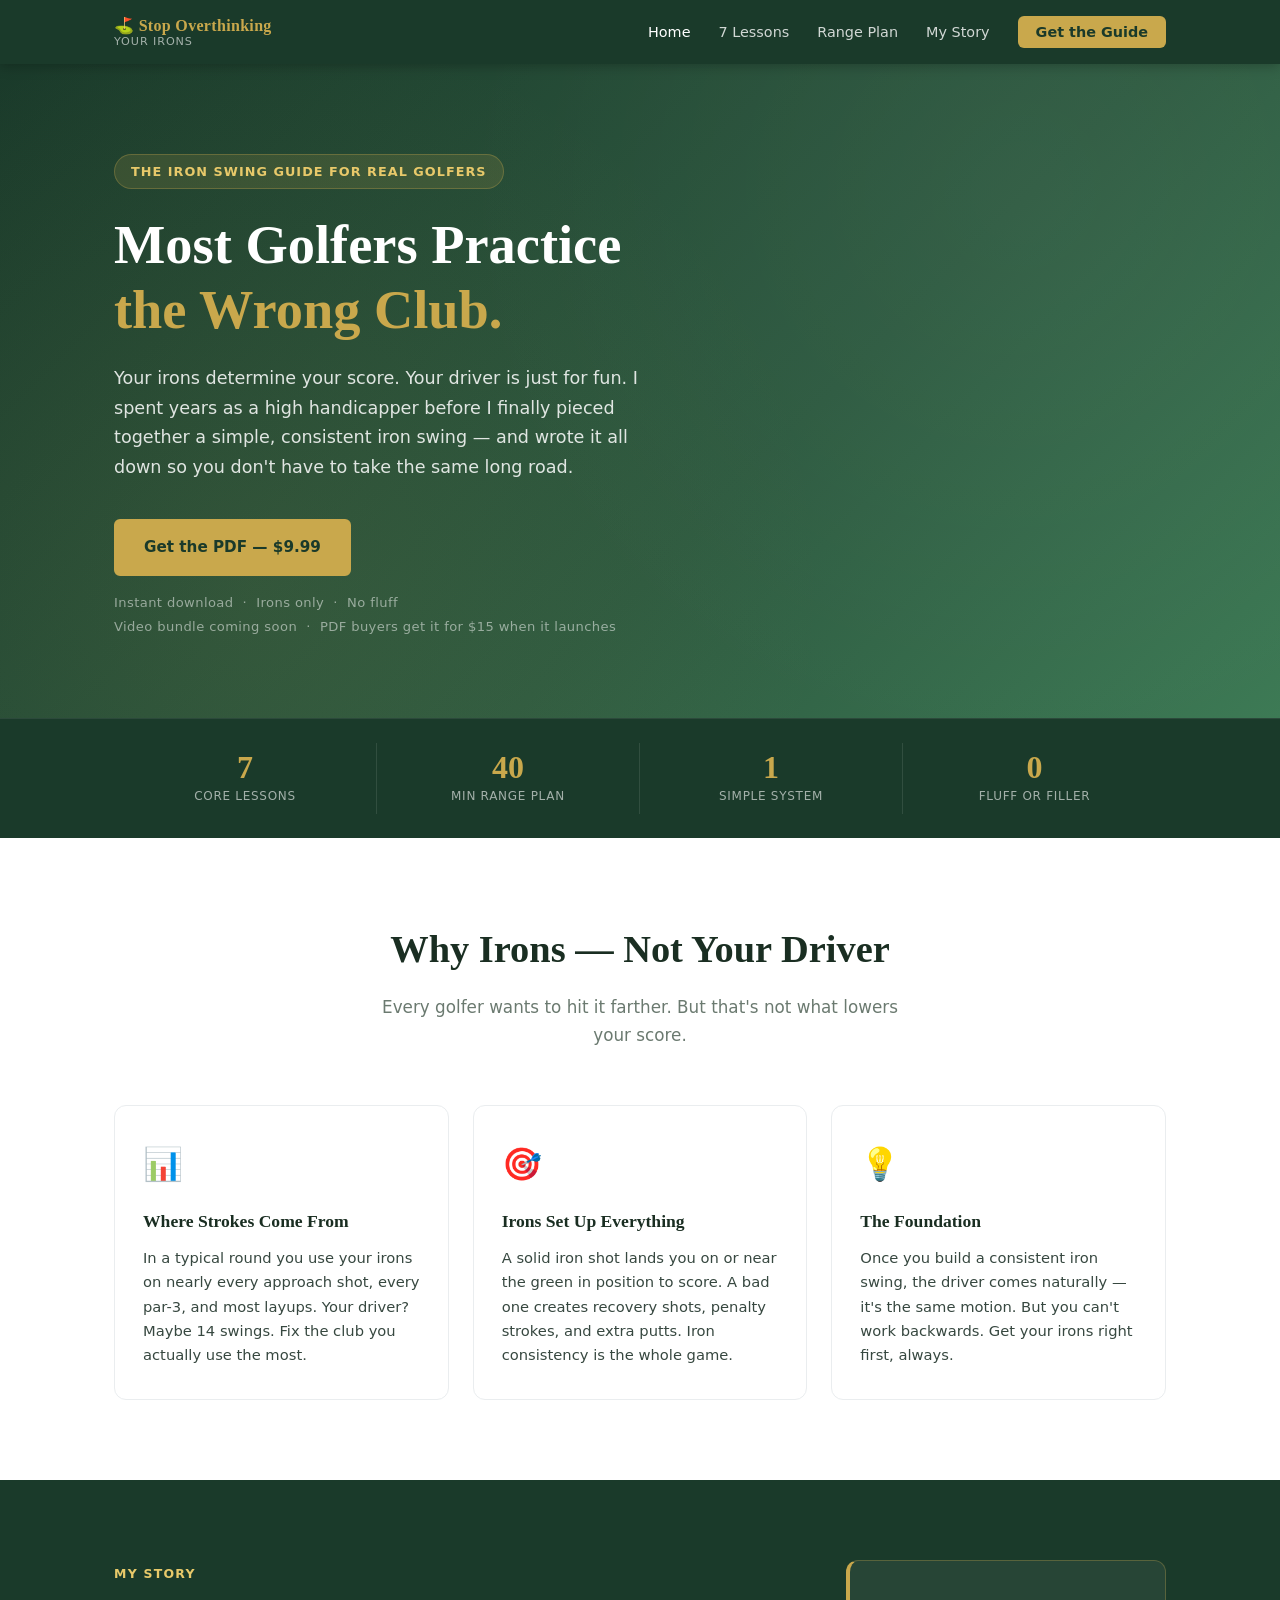
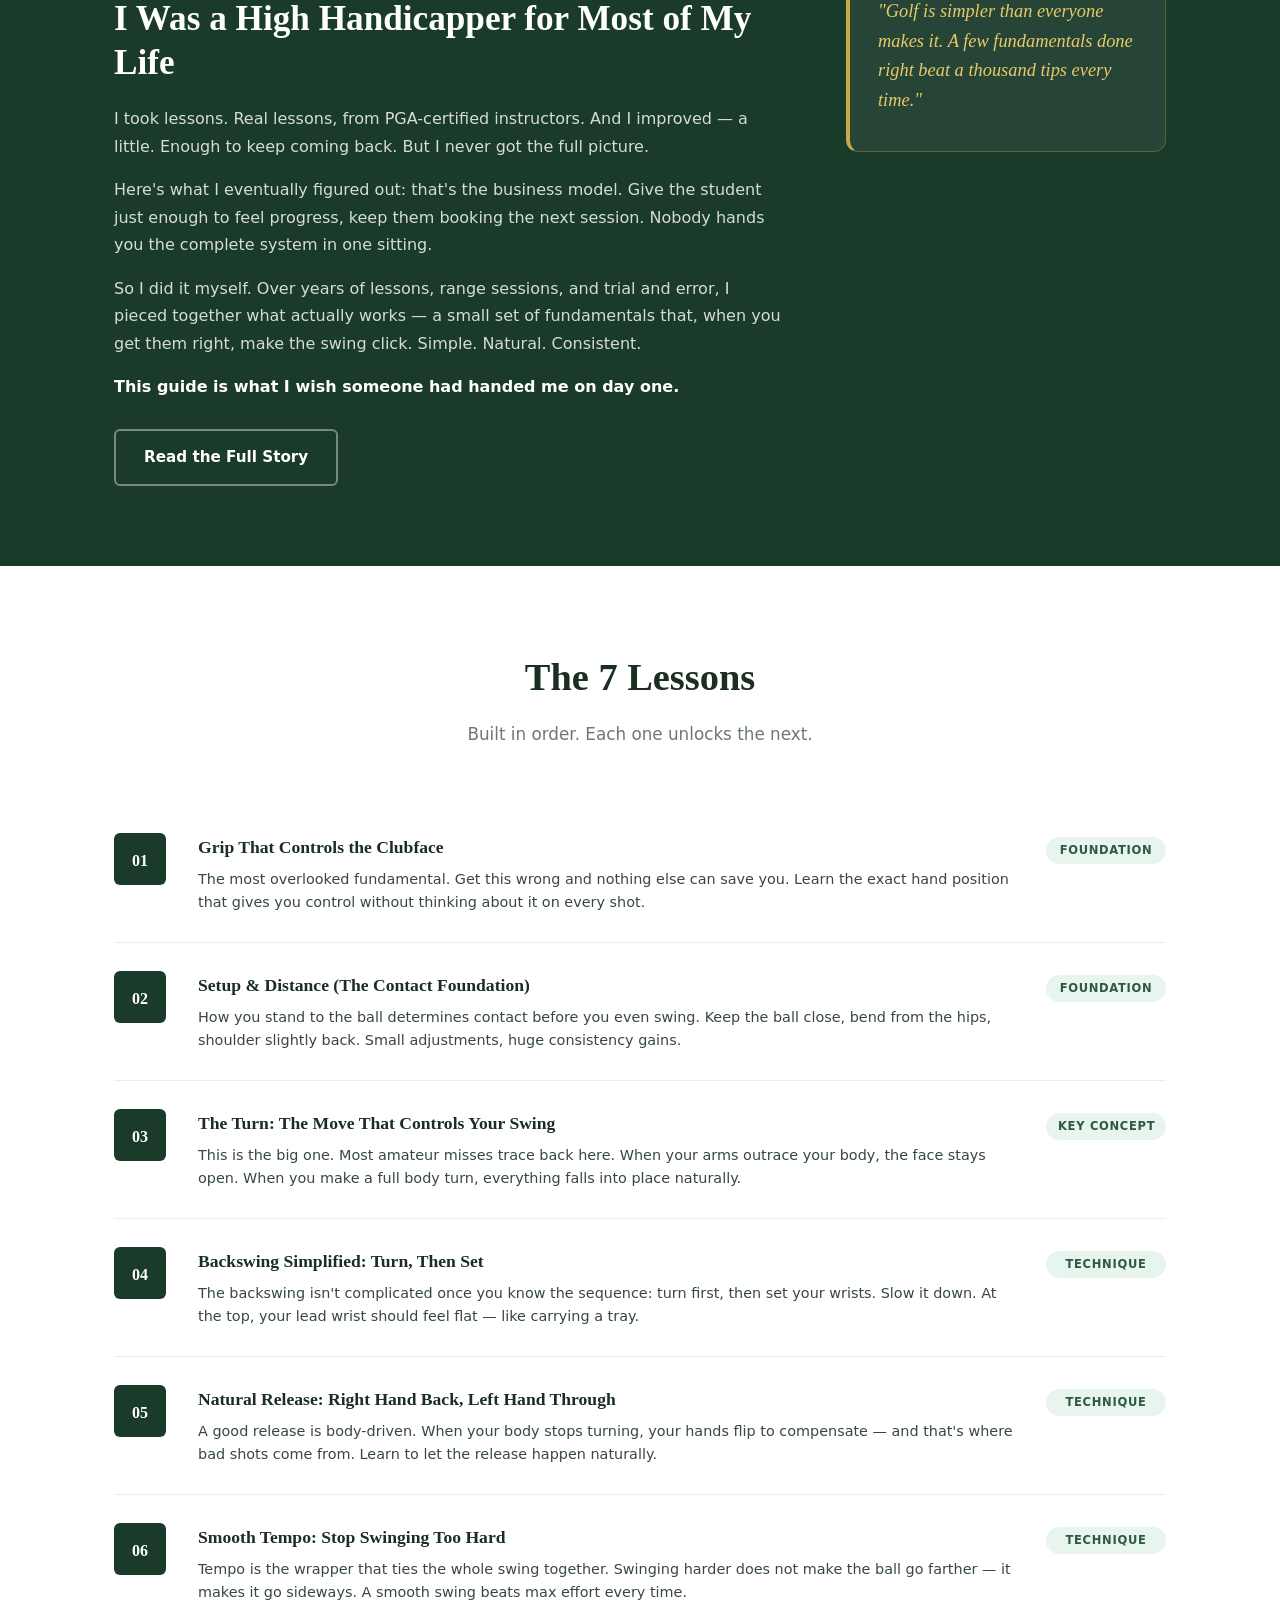
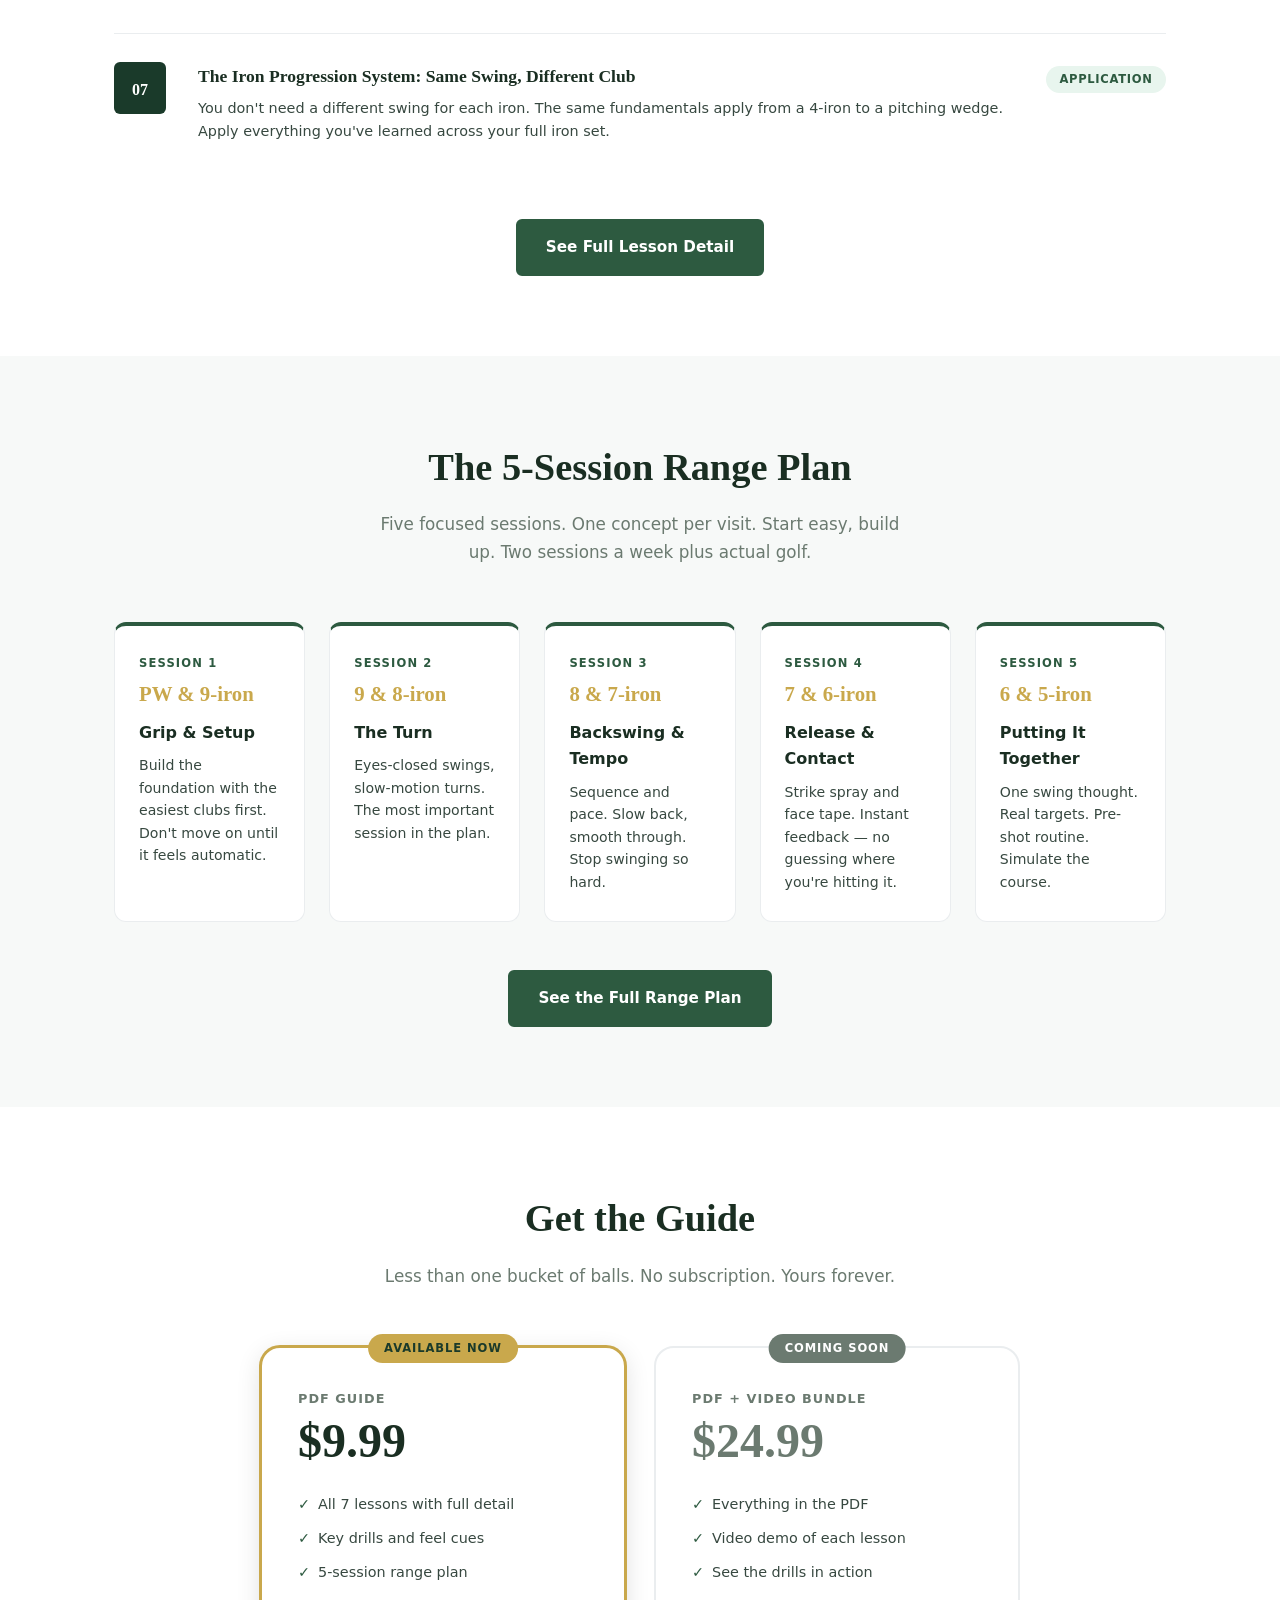
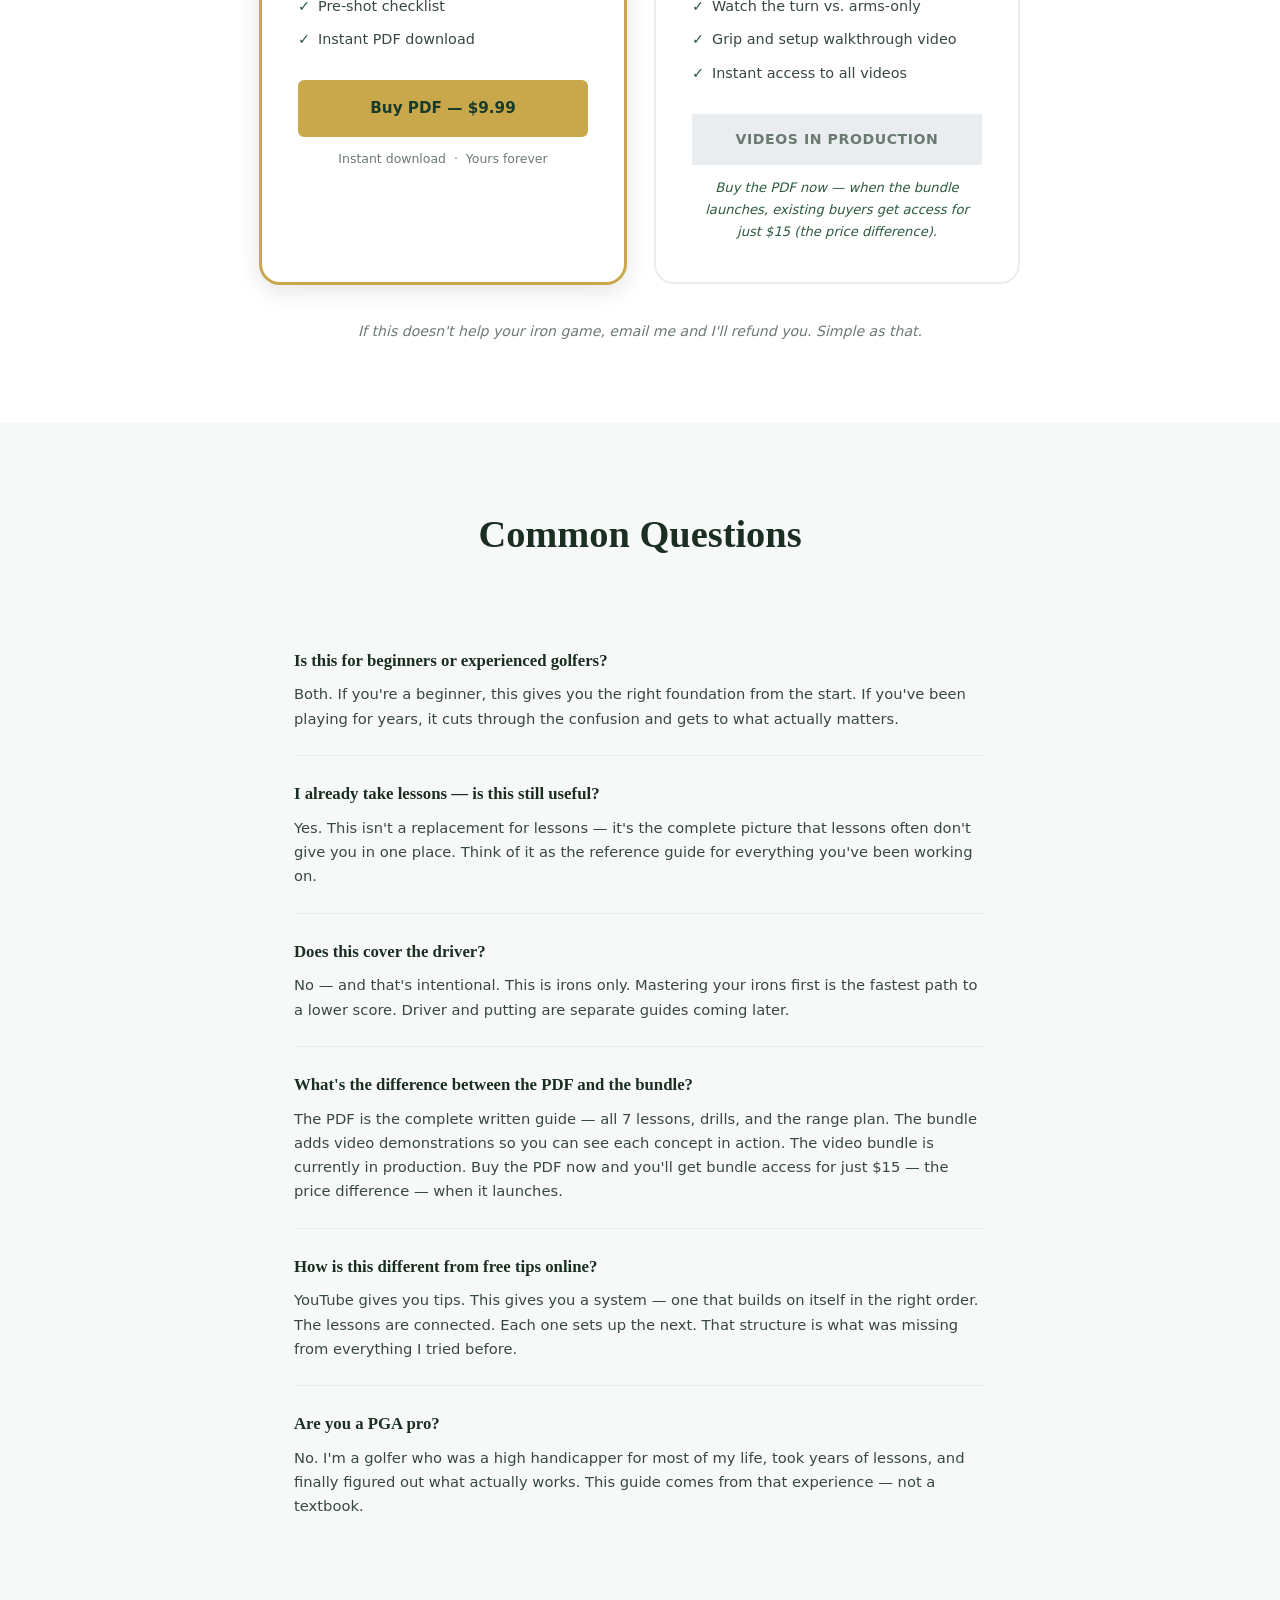
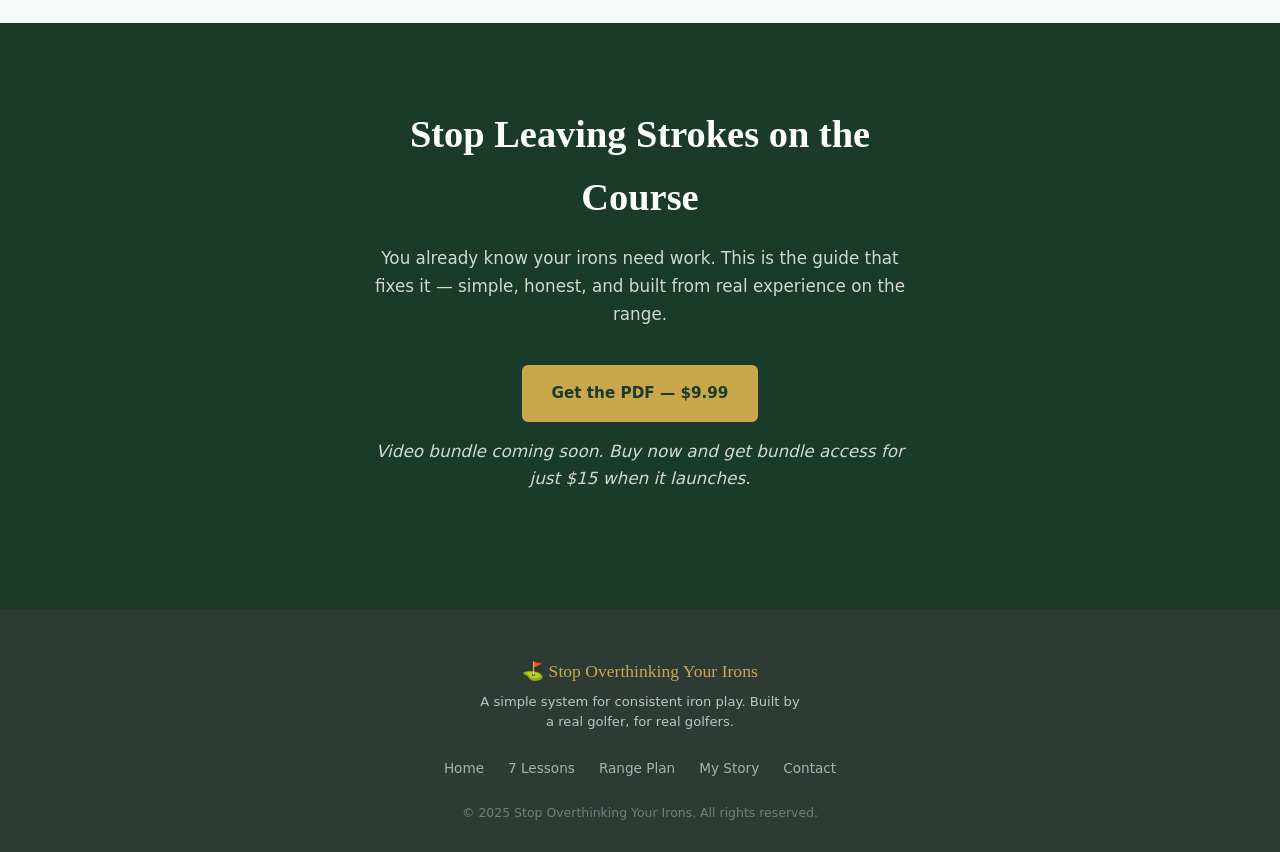
==== commit 8632af04: "Mark video bundle as coming soon, add PDF buyer upgrade offer - Bundle card grayed out with "Coming " ====
--- a/index.html
+++ b/index.html
@@ -42,9 +42,9 @@
         </p>
         <div class="hero-actions">
           <a href="#pricing" class="btn btn-gold">Get the PDF — $9.99</a>
-          <a href="#pricing" class="btn btn-outline">PDF + Video Bundle — $24.99</a>
         </div>
         <p class="hero-note">Instant download &nbsp;·&nbsp; Irons only &nbsp;·&nbsp; No fluff</p>
+        <p class="hero-note">Video bundle coming soon &nbsp;·&nbsp; PDF buyers get it for $15 when it launches</p>
       </div>
     </div>
   </section>
@@ -207,21 +207,22 @@
         <p class="section-sub">Less than one bucket of balls. No subscription. Yours forever.</p>
       </div>
       <div class="pricing-grid">
-        <div class="pricing-card fade-in">
+        <div class="pricing-card pricing-featured fade-in">
+          <div class="pricing-badge">Available Now</div>
           <div class="pricing-tier">PDF Guide</div>
           <div class="pricing-price">$9.99</div>
           <ul class="pricing-features">
             <li>All 7 lessons with full detail</li>
             <li>Key drills and feel cues</li>
-            <li>40-minute range plan</li>
+            <li>5-session range plan</li>
             <li>Pre-shot checklist</li>
             <li>Instant PDF download</li>
           </ul>
-          <a href="#gumroad-pdf" class="btn btn-green btn-full">Buy PDF — $9.99</a>
-          <p class="pricing-note">Instant download</p>
-        </div>
-        <div class="pricing-card pricing-featured fade-in">
-          <div class="pricing-badge">Most Popular</div>
+          <a href="#gumroad-pdf" class="btn btn-gold btn-full">Buy PDF — $9.99</a>
+          <p class="pricing-note">Instant download &nbsp;·&nbsp; Yours forever</p>
+        </div>
+        <div class="pricing-card pricing-coming-soon fade-in">
+          <div class="pricing-badge pricing-badge-soon">Coming Soon</div>
           <div class="pricing-tier">PDF + Video Bundle</div>
           <div class="pricing-price">$24.99</div>
           <ul class="pricing-features">
@@ -232,8 +233,8 @@
             <li>Grip and setup walkthrough video</li>
             <li>Instant access to all videos</li>
           </ul>
-          <a href="#gumroad-bundle" class="btn btn-gold btn-full">Buy Bundle — $24.99</a>
-          <p class="pricing-note">Instant download + video access</p>
+          <div class="coming-soon-btn">Videos in Production</div>
+          <p class="pricing-note upgrade-note">Buy the PDF now — when the bundle launches, existing buyers get access for just $15 (the price difference).</p>
         </div>
       </div>
       <p class="pricing-guarantee">If this doesn't help your iron game, email me and I'll refund you. Simple as that.</p>
@@ -259,7 +260,7 @@
         </div>
         <div class="faq-item fade-in">
           <h4>What's the difference between the PDF and the bundle?</h4>
-          <p>The PDF is the complete written guide — all 7 lessons, drills, and the range plan. The bundle adds video demonstrations so you can see each concept in action. Both cover the same content.</p>
+          <p>The PDF is the complete written guide — all 7 lessons, drills, and the range plan. The bundle adds video demonstrations so you can see each concept in action. The video bundle is currently in production. Buy the PDF now and you'll get bundle access for just $15 — the price difference — when it launches.</p>
         </div>
         <div class="faq-item fade-in">
           <h4>How is this different from free tips online?</h4>
@@ -280,8 +281,8 @@
       <p>You already know your irons need work. This is the guide that fixes it — simple, honest, and built from real experience on the range.</p>
       <div class="hero-actions">
         <a href="#pricing" class="btn btn-gold">Get the PDF — $9.99</a>
-        <a href="#pricing" class="btn btn-outline-light">PDF + Video Bundle — $24.99</a>
-      </div>
+      </div>
+      <p class="cta-sub-note">Video bundle coming soon. Buy now and get bundle access for just $15 when it launches.</p>
     </div>
   </section>
 
--- a/css/styles.css
+++ b/css/styles.css
@@ -1,94 +1,111 @@
 /* =============================================
-   Stop Overthinking Your Irons — Modern Theme
-   Clean · Minimal · Apple/Tesla Inspired
+   Stop Overthinking Your Irons — Stylesheet
    ============================================= */
 
 :root {
-  --black:        #000000;
-  --near-black:   #0a0a0a;
-  --dark:         #111111;
-  --dark-2:       #1a1a1a;
-  --dark-3:       #222222;
-  --mid:          #3a3a3a;
-  --gray:         #6e6e73;
-  --gray-light:   #aeaeb2;
-  --border:       #2a2a2a;
-  --border-light: #e5e5ea;
-  --off-white:    #f5f5f7;
+  --green-dark:   #1a3a2a;
+  --green-mid:    #2d5a40;
+  --green-light:  #4a8c65;
+  --green-pale:   #e8f5ee;
+  --gold:         #c9a84c;
+  --gold-light:   #e8c96a;
   --white:        #ffffff;
-  --accent:       #c9a84c;
-  --accent-light: #e8c96a;
-  --accent-dim:   rgba(201,168,76,0.15);
-  --green:        #1a3a2a;
-
-  --shadow-sm:    0 2px 12px rgba(0,0,0,0.08);
-  --shadow-md:    0 8px 32px rgba(0,0,0,0.12);
-  --shadow-lg:    0 24px 64px rgba(0,0,0,0.18);
-  --radius-sm:    8px;
-  --radius-md:    16px;
-  --radius-lg:    24px;
-  --radius-xl:    32px;
-  --transition:   0.25s cubic-bezier(0.4, 0, 0.2, 1);
-  --font:         -apple-system, 'SF Pro Display', 'Helvetica Neue', Arial, sans-serif;
+  --off-white:    #f7f9f8;
+  --gray-light:   #eaedef;
+  --gray-mid:     #6b7a70;
+  --gray-dark:    #2e3a34;
+  --text-dark:    #1a2e22;
+  --text-body:    #374840;
+  --shadow-sm:    0 2px 8px rgba(0,0,0,0.08);
+  --shadow-md:    0 6px 24px rgba(0,0,0,0.12);
+  --shadow-lg:    0 12px 40px rgba(0,0,0,0.18);
+  --radius-sm:    6px;
+  --radius-md:    12px;
+  --radius-lg:    20px;
+  --transition:   0.3s ease;
+  --font-heading: 'Georgia', 'Times New Roman', serif;
+  --font-body:    'Segoe UI', system-ui, -apple-system, sans-serif;
 }
 
 *, *::before, *::after { box-sizing: border-box; margin: 0; padding: 0; }
-html { scroll-behavior: smooth; font-size: 16px; -webkit-font-smoothing: antialiased; }
-body { font-family: var(--font); color: var(--dark); background: var(--white); line-height: 1.6; }
+
+html { scroll-behavior: smooth; font-size: 16px; }
+
+body {
+  font-family: var(--font-body);
+  color: var(--text-body);
+  background: var(--white);
+  line-height: 1.65;
+}
+
 img { max-width: 100%; display: block; }
 a { color: inherit; text-decoration: none; }
 ul { list-style: none; }
 
-.container { max-width: 1080px; margin: 0 auto; padding: 0 24px; }
+.container {
+  max-width: 1100px;
+  margin: 0 auto;
+  padding: 0 24px;
+}
 
 /* ---- NAVBAR ---- */
 .navbar {
   position: sticky;
   top: 0;
   z-index: 100;
-  background: rgba(0,0,0,0.85);
-  backdrop-filter: saturate(180%) blur(20px);
-  -webkit-backdrop-filter: saturate(180%) blur(20px);
-  border-bottom: 1px solid rgba(255,255,255,0.08);
-}
+  background: var(--green-dark);
+  box-shadow: 0 2px 12px rgba(0,0,0,0.25);
+}
+
 .nav-inner {
   display: flex;
   align-items: center;
   justify-content: space-between;
-  height: 52px;
-}
-.nav-brand { display: flex; flex-direction: column; line-height: 1.1; }
+  height: 64px;
+}
+
+.nav-brand {
+  display: flex;
+  flex-direction: column;
+  line-height: 1.2;
+}
 .nav-brand-name {
-  font-size: 0.95rem;
-  font-weight: 600;
-  color: var(--white);
-  letter-spacing: -0.01em;
+  font-family: var(--font-heading);
+  font-size: 1rem;
+  font-weight: 700;
+  color: var(--gold);
+  letter-spacing: 0.02em;
 }
 .nav-brand-sub {
-  font-size: 0.65rem;
-  color: rgba(255,255,255,0.4);
-  letter-spacing: 0.06em;
-  text-transform: uppercase;
-}
-.nav-links { display: flex; gap: 32px; align-items: center; }
+  font-size: 0.7rem;
+  color: rgba(255,255,255,0.6);
+  letter-spacing: 0.08em;
+  text-transform: uppercase;
+}
+
+.nav-links {
+  display: flex;
+  gap: 28px;
+  align-items: center;
+}
 .nav-links a {
-  color: rgba(255,255,255,0.7);
-  font-size: 0.82rem;
-  font-weight: 400;
-  letter-spacing: 0.01em;
+  color: rgba(255,255,255,0.8);
+  font-size: 0.9rem;
+  font-weight: 500;
   transition: color var(--transition);
 }
-.nav-links a:hover, .nav-links a.active { color: var(--white); }
+.nav-links a:hover,
+.nav-links a.active { color: var(--white); }
+
 .nav-cta {
-  background: var(--white) !important;
-  color: var(--black) !important;
-  padding: 7px 18px !important;
-  border-radius: 100px !important;
-  font-weight: 600 !important;
-  font-size: 0.82rem !important;
+  background: var(--gold);
+  color: var(--green-dark) !important;
+  padding: 8px 18px;
+  border-radius: var(--radius-sm);
+  font-weight: 700 !important;
   transition: background var(--transition) !important;
 }
-.nav-cta:hover { background: var(--off-white) !important; }
+.nav-cta:hover { background: var(--gold-light) !important; }
 
 .nav-toggle {
   display: none;
@@ -101,606 +118,921 @@
 }
 .nav-toggle span {
   display: block;
-  width: 22px;
-  height: 1.5px;
+  width: 24px;
+  height: 2px;
   background: var(--white);
   border-radius: 2px;
   transition: var(--transition);
 }
-.nav-toggle.open span:nth-child(1) { transform: translateY(6.5px) rotate(45deg); }
+.nav-toggle.open span:nth-child(1) { transform: translateY(7px) rotate(45deg); }
 .nav-toggle.open span:nth-child(2) { opacity: 0; }
-.nav-toggle.open span:nth-child(3) { transform: translateY(-6.5px) rotate(-45deg); }
+.nav-toggle.open span:nth-child(3) { transform: translateY(-7px) rotate(-45deg); }
 
 /* ---- HERO ---- */
 .hero {
-  background: var(--black);
-  color: var(--white);
-  padding: 120px 0 100px;
+  background: linear-gradient(135deg, var(--green-dark) 0%, var(--green-mid) 60%, #3d7a55 100%);
+  color: var(--white);
+  padding: 90px 0 80px;
   position: relative;
   overflow: hidden;
-  text-align: center;
-}
+}
+
 .hero-bg-pattern {
   position: absolute;
   inset: 0;
-  background:
-    radial-gradient(ellipse 80% 60% at 50% 0%, rgba(201,168,76,0.07) 0%, transparent 70%),
-    radial-gradient(ellipse 60% 40% at 80% 100%, rgba(255,255,255,0.02) 0%, transparent 60%);
+  background-image: radial-gradient(circle at 20% 80%, rgba(201,168,76,0.08) 0%, transparent 50%),
+                    radial-gradient(circle at 80% 20%, rgba(255,255,255,0.04) 0%, transparent 50%);
   pointer-events: none;
 }
-.hero-content { max-width: 740px; margin: 0 auto; position: relative; }
+
+.hero-content { max-width: 680px; position: relative; }
+
 .hero-eyebrow {
   display: inline-block;
-  color: var(--accent);
-  font-size: 0.78rem;
+  background: rgba(201,168,76,0.15);
+  color: var(--gold-light);
+  border: 1px solid rgba(201,168,76,0.3);
+  padding: 6px 16px;
+  border-radius: 100px;
+  font-size: 0.8rem;
   font-weight: 600;
-  letter-spacing: 0.12em;
-  text-transform: uppercase;
-  margin-bottom: 28px;
-}
+  letter-spacing: 0.08em;
+  text-transform: uppercase;
+  margin-bottom: 24px;
+}
+
 .hero h1 {
-  font-size: clamp(2.8rem, 6vw, 4.8rem);
-  font-weight: 700;
-  line-height: 1.05;
-  letter-spacing: -0.03em;
-  margin-bottom: 24px;
-  color: var(--white);
-}
-.accent { color: var(--accent); }
+  font-family: var(--font-heading);
+  font-size: clamp(2.2rem, 5vw, 3.4rem);
+  font-weight: 700;
+  line-height: 1.2;
+  margin-bottom: 20px;
+  color: var(--white);
+}
+
+.accent { color: var(--gold); }
+
 .hero-lead {
-  font-size: clamp(1rem, 2vw, 1.2rem);
-  color: rgba(255,255,255,0.6);
-  margin-bottom: 48px;
+  font-size: 1.1rem;
+  color: rgba(255,255,255,0.85);
+  margin-bottom: 36px;
   max-width: 560px;
-  margin-left: auto;
-  margin-right: auto;
   line-height: 1.7;
-  font-weight: 300;
-}
-.hero-actions { display: flex; gap: 14px; flex-wrap: wrap; justify-content: center; margin-bottom: 20px; }
-.hero-note { font-size: 0.78rem; color: rgba(255,255,255,0.3); letter-spacing: 0.04em; }
+}
+
+.hero-actions {
+  display: flex;
+  gap: 14px;
+  flex-wrap: wrap;
+  margin-bottom: 16px;
+}
+
+.hero-note {
+  font-size: 0.82rem;
+  color: rgba(255,255,255,0.5);
+  letter-spacing: 0.03em;
+}
 
 /* ---- BUTTONS ---- */
 .btn {
   display: inline-block;
-  padding: 15px 32px;
-  border-radius: 100px;
-  font-weight: 600;
-  font-size: 0.9rem;
+  padding: 14px 28px;
+  border-radius: var(--radius-sm);
+  font-weight: 700;
+  font-size: 0.95rem;
   cursor: pointer;
   transition: all var(--transition);
-  border: 1.5px solid transparent;
-  letter-spacing: -0.01em;
+  border: 2px solid transparent;
   text-align: center;
 }
+
 .btn-gold {
-  background: var(--accent);
-  color: var(--black);
-  border-color: var(--accent);
-}
-.btn-gold:hover { background: var(--accent-light); transform: scale(1.02); box-shadow: 0 0 0 4px var(--accent-dim); }
+  background: var(--gold);
+  color: var(--green-dark);
+  border-color: var(--gold);
+}
+.btn-gold:hover { background: var(--gold-light); border-color: var(--gold-light); transform: translateY(-2px); box-shadow: 0 6px 20px rgba(201,168,76,0.35); }
+
 .btn-green {
-  background: var(--white);
-  color: var(--black);
-  border-color: var(--white);
-}
-.btn-green:hover { background: var(--off-white); transform: scale(1.02); }
+  background: var(--green-mid);
+  color: var(--white);
+  border-color: var(--green-mid);
+}
+.btn-green:hover { background: var(--green-light); border-color: var(--green-light); transform: translateY(-2px); }
+
 .btn-outline {
   background: transparent;
-  color: rgba(255,255,255,0.85);
-  border-color: rgba(255,255,255,0.2);
-}
-.btn-outline:hover { background: rgba(255,255,255,0.08); border-color: rgba(255,255,255,0.4); }
+  color: var(--white);
+  border-color: rgba(255,255,255,0.5);
+}
+.btn-outline:hover { background: rgba(255,255,255,0.1); border-color: var(--white); }
+
 .btn-outline-light {
   background: transparent;
-  color: rgba(255,255,255,0.85);
-  border-color: rgba(255,255,255,0.2);
-}
-.btn-outline-light:hover { background: rgba(255,255,255,0.08); border-color: rgba(255,255,255,0.5); }
-.btn-full { width: 100%; border-radius: var(--radius-sm); }
+  color: var(--white);
+  border-color: rgba(255,255,255,0.4);
+}
+.btn-outline-light:hover { background: rgba(255,255,255,0.1); border-color: var(--white); }
+
+.btn-full { width: 100%; }
 
 /* ---- STATS STRIP ---- */
-.stats-strip { background: var(--dark); border-bottom: 1px solid var(--border); padding: 32px 0; }
-.stats-grid { display: grid; grid-template-columns: repeat(4, 1fr); }
+.stats-strip {
+  background: var(--green-dark);
+  padding: 24px 0;
+  border-top: 1px solid rgba(255,255,255,0.08);
+}
+.stats-grid {
+  display: grid;
+  grid-template-columns: repeat(4, 1fr);
+  gap: 0;
+}
 .stat-item {
   display: flex;
   flex-direction: column;
   align-items: center;
   padding: 8px 0;
-  border-right: 1px solid var(--border);
+  border-right: 1px solid rgba(255,255,255,0.1);
 }
 .stat-item:last-child { border-right: none; }
 .stat-num {
-  font-size: 2.4rem;
-  font-weight: 700;
-  color: var(--white);
-  letter-spacing: -0.04em;
+  font-family: var(--font-heading);
+  font-size: 2rem;
+  font-weight: 700;
+  color: var(--gold);
   line-height: 1;
 }
 .stat-label {
-  font-size: 0.72rem;
-  color: var(--gray);
-  margin-top: 6px;
+  font-size: 0.75rem;
+  color: rgba(255,255,255,0.6);
+  margin-top: 4px;
+  text-transform: uppercase;
   letter-spacing: 0.06em;
-  text-transform: uppercase;
 }
 
 /* ---- SECTIONS ---- */
-.section { padding: 96px 0; }
+.section { padding: 80px 0; }
 .section-light { background: var(--off-white); }
-.section-dark { background: var(--black); color: var(--white); }
+.section-dark {
+  background: var(--green-dark);
+  color: var(--white);
+}
 .section-dark h2 { color: var(--white); }
 
-.section-header { text-align: center; margin-bottom: 64px; }
+.section-header {
+  text-align: center;
+  margin-bottom: 56px;
+}
 .section-header h2 {
-  font-size: clamp(2rem, 4vw, 3rem);
-  font-weight: 700;
-  letter-spacing: -0.03em;
-  color: var(--dark);
-  margin-bottom: 14px;
-  line-height: 1.1;
+  font-family: var(--font-heading);
+  font-size: clamp(1.7rem, 3.5vw, 2.4rem);
+  color: var(--text-dark);
+  margin-bottom: 12px;
 }
 .section-sub {
   font-size: 1.05rem;
-  color: var(--gray);
-  max-width: 480px;
+  color: var(--gray-mid);
+  max-width: 520px;
   margin: 0 auto;
-  font-weight: 300;
-  line-height: 1.65;
 }
 .section-eyebrow {
   display: inline-block;
-  color: var(--accent);
-  font-size: 0.72rem;
-  font-weight: 600;
-  letter-spacing: 0.12em;
-  text-transform: uppercase;
-  margin-bottom: 16px;
-}
-.section-cta { text-align: center; margin-top: 56px; }
+  color: var(--gold-light);
+  font-size: 0.78rem;
+  font-weight: 700;
+  letter-spacing: 0.1em;
+  text-transform: uppercase;
+  margin-bottom: 12px;
+}
+.section-cta {
+  text-align: center;
+  margin-top: 48px;
+}
 
 /* ---- CARD GRIDS ---- */
-.card-grid { display: grid; gap: 2px; }
+.card-grid { display: grid; gap: 24px; }
 .three-col { grid-template-columns: repeat(3, 1fr); }
 .four-col  { grid-template-columns: repeat(4, 1fr); }
-.five-col  { grid-template-columns: repeat(5, 1fr); }
 
 /* ---- INFO CARDS ---- */
 .info-card {
-  background: var(--off-white);
-  padding: 40px 32px;
-  border-radius: 0;
-  transition: background var(--transition);
+  background: var(--white);
+  border: 1px solid var(--gray-light);
   border-radius: var(--radius-md);
-  margin: 1px;
-}
-.info-card:hover { background: var(--white); box-shadow: var(--shadow-md); }
-.info-icon { font-size: 2rem; margin-bottom: 20px; }
+  padding: 32px 28px;
+  transition: transform var(--transition), box-shadow var(--transition);
+}
+.info-card:hover { transform: translateY(-4px); box-shadow: var(--shadow-md); }
+.info-icon { font-size: 2rem; margin-bottom: 16px; }
 .info-card h3 {
-  font-size: 1.05rem;
-  font-weight: 600;
-  color: var(--dark);
+  font-family: var(--font-heading);
+  font-size: 1.1rem;
+  color: var(--text-dark);
   margin-bottom: 10px;
-  letter-spacing: -0.01em;
-}
-.info-card p { font-size: 0.9rem; color: var(--gray); line-height: 1.7; }
+}
+.info-card p { font-size: 0.92rem; color: var(--text-body); line-height: 1.65; }
 
 /* ---- STORY SECTION ---- */
 .story-layout {
   display: grid;
-  grid-template-columns: 1fr 340px;
-  gap: 80px;
+  grid-template-columns: 1fr 320px;
+  gap: 60px;
   align-items: start;
 }
 .story-text h2 {
-  font-size: clamp(1.8rem, 3.5vw, 2.6rem);
-  font-weight: 700;
-  color: var(--white);
-  margin-bottom: 28px;
-  line-height: 1.1;
-  letter-spacing: -0.03em;
-}
-.story-text p { color: rgba(255,255,255,0.55); margin-bottom: 18px; font-size: 1rem; line-height: 1.75; font-weight: 300; }
-.story-text p strong { color: rgba(255,255,255,0.9); font-weight: 500; }
-.story-text .btn { margin-top: 16px; }
+  font-family: var(--font-heading);
+  font-size: clamp(1.6rem, 3vw, 2.2rem);
+  color: var(--white);
+  margin-bottom: 20px;
+  line-height: 1.25;
+}
+.story-text p {
+  color: rgba(255,255,255,0.82);
+  margin-bottom: 16px;
+  font-size: 1rem;
+  line-height: 1.72;
+}
+.story-text p strong { color: var(--white); }
+.story-text .btn { margin-top: 12px; }
+
 .story-callout {
-  background: var(--dark-2);
-  border: 1px solid var(--border);
-  border-radius: var(--radius-xl);
-  padding: 40px 32px;
+  background: rgba(255,255,255,0.06);
+  border: 1px solid rgba(201,168,76,0.3);
+  border-left: 4px solid var(--gold);
+  border-radius: var(--radius-md);
+  padding: 36px 28px;
   position: sticky;
-  top: 72px;
+  top: 84px;
 }
 .story-callout blockquote {
-  font-size: 1.2rem;
-  color: var(--accent);
+  font-family: var(--font-heading);
+  font-size: 1.15rem;
+  color: var(--gold-light);
   line-height: 1.6;
   font-style: italic;
-  font-weight: 300;
-  letter-spacing: -0.01em;
 }
 
 /* ---- LESSONS LIST ---- */
-.lessons-list { display: flex; flex-direction: column; }
+.lessons-list { display: flex; flex-direction: column; gap: 0; }
 .lesson-row {
   display: grid;
-  grid-template-columns: 56px 1fr 110px;
-  gap: 28px;
+  grid-template-columns: 60px 1fr 120px;
+  gap: 24px;
   align-items: start;
-  padding: 32px 0;
-  border-bottom: 1px solid var(--border-light);
-  transition: all var(--transition);
+  padding: 28px 0;
+  border-bottom: 1px solid var(--gray-light);
+  transition: background var(--transition);
 }
 .lesson-row:last-child { border-bottom: none; }
-.lesson-row:hover { background: var(--off-white); margin: 0 -32px; padding: 32px 32px; border-radius: var(--radius-md); }
+.lesson-row:hover { background: var(--off-white); margin: 0 -24px; padding: 28px 24px; border-radius: var(--radius-sm); }
+
 .lesson-num {
-  background: var(--dark);
-  color: var(--white);
-  width: 48px;
-  height: 48px;
+  font-family: var(--font-heading);
+  font-size: 1.8rem;
+  font-weight: 700;
+  color: var(--green-pale);
+  line-height: 1;
+  padding-top: 4px;
+  background: var(--green-dark);
+  color: var(--white);
+  width: 52px;
+  height: 52px;
   border-radius: var(--radius-sm);
   display: flex;
   align-items: center;
   justify-content: center;
-  font-size: 0.85rem;
-  font-weight: 600;
+  font-size: 1rem;
   flex-shrink: 0;
-  letter-spacing: 0.02em;
-}
-.lesson-body h3 { font-size: 1.05rem; font-weight: 600; color: var(--dark); margin-bottom: 6px; letter-spacing: -0.01em; }
-.lesson-body p { font-size: 0.88rem; color: var(--gray); line-height: 1.65; }
+}
+
+.lesson-body h3 {
+  font-family: var(--font-heading);
+  font-size: 1.1rem;
+  color: var(--text-dark);
+  margin-bottom: 6px;
+}
+.lesson-body p { font-size: 0.9rem; color: var(--text-body); line-height: 1.6; }
+
 .lesson-tag {
-  background: var(--off-white);
-  color: var(--gray);
-  font-size: 0.68rem;
-  font-weight: 600;
-  letter-spacing: 0.07em;
-  text-transform: uppercase;
-  padding: 5px 12px;
+  background: var(--green-pale);
+  color: var(--green-mid);
+  font-size: 0.72rem;
+  font-weight: 700;
+  letter-spacing: 0.06em;
+  text-transform: uppercase;
+  padding: 4px 12px;
   border-radius: 100px;
   text-align: center;
   align-self: start;
   margin-top: 4px;
   white-space: nowrap;
-  border: 1px solid var(--border-light);
 }
 
 /* ---- PHASE CARDS ---- */
 .phase-card {
   background: var(--white);
-  border: 1px solid var(--border-light);
-  border-radius: var(--radius-lg);
-  padding: 32px 24px;
-  transition: all var(--transition);
-}
-.phase-card:hover { transform: translateY(-6px); box-shadow: var(--shadow-lg); border-color: transparent; }
-.phase-num { font-size: 0.68rem; font-weight: 700; letter-spacing: 0.1em; text-transform: uppercase; color: var(--gray); margin-bottom: 8px; }
-.phase-time { font-size: 1.5rem; font-weight: 700; color: var(--accent); letter-spacing: -0.03em; margin-bottom: 10px; }
-.phase-card h4 { font-size: 0.95rem; font-weight: 600; color: var(--dark); margin-bottom: 8px; letter-spacing: -0.01em; }
-.phase-card p  { font-size: 0.84rem; color: var(--gray); line-height: 1.65; }
+  border: 1px solid var(--gray-light);
+  border-top: 4px solid var(--green-mid);
+  border-radius: var(--radius-md);
+  padding: 28px 24px;
+  transition: transform var(--transition), box-shadow var(--transition);
+}
+.phase-card:hover { transform: translateY(-4px); box-shadow: var(--shadow-md); }
+.phase-num {
+  font-size: 0.72rem;
+  font-weight: 700;
+  letter-spacing: 0.1em;
+  text-transform: uppercase;
+  color: var(--green-mid);
+  margin-bottom: 4px;
+}
+.phase-time {
+  font-size: 1.3rem;
+  font-weight: 700;
+  color: var(--gold);
+  font-family: var(--font-heading);
+  margin-bottom: 8px;
+}
+.phase-card h4 { font-size: 1rem; color: var(--text-dark); margin-bottom: 8px; }
+.phase-card p  { font-size: 0.88rem; color: var(--text-body); line-height: 1.6; }
 
 /* ---- PRICING ---- */
 .pricing-grid {
   display: grid;
   grid-template-columns: 1fr 1fr;
-  gap: 24px;
-  max-width: 720px;
+  gap: 28px;
+  max-width: 760px;
   margin: 0 auto;
 }
+
 .pricing-card {
-  background: var(--dark-2);
-  border: 1px solid var(--border);
-  border-radius: var(--radius-xl);
-  padding: 44px 36px;
+  background: var(--white);
+  border: 2px solid var(--gray-light);
+  border-radius: var(--radius-lg);
+  padding: 40px 36px;
   position: relative;
-  transition: all var(--transition);
-}
-.pricing-card:hover { transform: translateY(-4px); box-shadow: 0 24px 64px rgba(0,0,0,0.4); }
+  transition: transform var(--transition), box-shadow var(--transition);
+}
+.pricing-card:hover { transform: translateY(-4px); box-shadow: var(--shadow-lg); }
+
 .pricing-featured {
-  background: var(--dark-3);
-  border-color: var(--accent);
-  box-shadow: 0 0 0 1px var(--accent);
-}
+  border-color: var(--gold);
+  box-shadow: 0 0 0 1px var(--gold), var(--shadow-md);
+}
+
 .pricing-badge {
   position: absolute;
-  top: -13px;
+  top: -14px;
   left: 50%;
   transform: translateX(-50%);
-  background: var(--accent);
-  color: var(--black);
-  font-size: 0.68rem;
+  background: var(--gold);
+  color: var(--green-dark);
+  font-size: 0.72rem;
   font-weight: 800;
-  letter-spacing: 0.1em;
+  letter-spacing: 0.08em;
   text-transform: uppercase;
   padding: 5px 16px;
   border-radius: 100px;
   white-space: nowrap;
 }
-.pricing-tier { font-size: 0.75rem; font-weight: 600; letter-spacing: 0.1em; text-transform: uppercase; color: var(--gray); margin-bottom: 12px; }
-.pricing-price { font-size: 3.6rem; font-weight: 700; color: var(--white); line-height: 1; margin-bottom: 32px; letter-spacing: -0.04em; }
-.pricing-features { margin-bottom: 32px; display: flex; flex-direction: column; gap: 12px; }
-.pricing-features li { font-size: 0.88rem; color: rgba(255,255,255,0.65); padding-left: 20px; position: relative; line-height: 1.5; }
-.pricing-features li::before { content: '✓'; position: absolute; left: 0; color: var(--accent); font-weight: 700; }
-.pricing-note { text-align: center; font-size: 0.75rem; color: var(--gray); margin-top: 14px; }
-.pricing-guarantee { text-align: center; margin-top: 40px; font-size: 0.85rem; color: var(--gray); }
+
+.pricing-tier {
+  font-size: 0.8rem;
+  font-weight: 700;
+  letter-spacing: 0.08em;
+  text-transform: uppercase;
+  color: var(--gray-mid);
+  margin-bottom: 8px;
+}
+.pricing-price {
+  font-family: var(--font-heading);
+  font-size: 3rem;
+  font-weight: 700;
+  color: var(--text-dark);
+  line-height: 1;
+  margin-bottom: 28px;
+}
+.pricing-features {
+  margin-bottom: 28px;
+  display: flex;
+  flex-direction: column;
+  gap: 10px;
+}
+.pricing-features li {
+  font-size: 0.9rem;
+  color: var(--text-body);
+  padding-left: 20px;
+  position: relative;
+}
+.pricing-features li::before {
+  content: '✓';
+  position: absolute;
+  left: 0;
+  color: var(--green-mid);
+  font-weight: 700;
+}
+.pricing-note {
+  text-align: center;
+  font-size: 0.78rem;
+  color: var(--gray-mid);
+  margin-top: 12px;
+}
+.pricing-guarantee {
+  text-align: center;
+  margin-top: 36px;
+  font-size: 0.88rem;
+  color: var(--gray-mid);
+  font-style: italic;
+}
+
+.pricing-coming-soon {
+  border-color: var(--gray-light);
+  opacity: 0.82;
+}
+.pricing-coming-soon:hover { transform: none; box-shadow: none; }
+.pricing-coming-soon .pricing-price { color: var(--gray-mid); }
+.pricing-badge-soon {
+  background: var(--gray-mid);
+  color: var(--white);
+}
+.coming-soon-btn {
+  display: block;
+  width: 100%;
+  padding: 14px;
+  text-align: center;
+  background: var(--gray-light);
+  color: var(--gray-mid);
+  border-radius: var(--radius);
+  font-size: 0.88rem;
+  font-weight: 700;
+  letter-spacing: 0.04em;
+  text-transform: uppercase;
+  cursor: default;
+}
+.upgrade-note {
+  color: var(--green-mid) !important;
+  font-style: italic;
+  font-size: 0.82rem !important;
+}
+.cta-sub-note {
+  margin-top: 16px;
+  font-size: 0.85rem;
+  color: rgba(255,255,255,0.65);
+  font-style: italic;
+}
+.hero-note:last-child {
+  margin-top: 2px;
+}
 
 /* ---- FAQ ---- */
-.faq-container { max-width: 680px; margin: 0 auto; }
-.faq-list { display: flex; flex-direction: column; }
-.faq-item { padding: 28px 0; border-bottom: 1px solid var(--border-light); }
+.faq-container { max-width: 740px; margin: 0 auto; }
+.faq-list { display: flex; flex-direction: column; gap: 0; }
+.faq-item {
+  padding: 24px 0;
+  border-bottom: 1px solid var(--gray-light);
+}
 .faq-item:last-child { border-bottom: none; }
-.faq-item h4 { font-size: 1rem; font-weight: 600; color: var(--dark); margin-bottom: 10px; letter-spacing: -0.01em; }
-.faq-item p { font-size: 0.9rem; color: var(--gray); line-height: 1.7; }
+.faq-item h4 {
+  font-family: var(--font-heading);
+  font-size: 1.05rem;
+  color: var(--text-dark);
+  margin-bottom: 8px;
+}
+.faq-item p { font-size: 0.92rem; color: var(--text-body); line-height: 1.65; }
 
 /* ---- CTA SECTION ---- */
 .cta-section { text-align: center; }
-.cta-inner { max-width: 560px; margin: 0 auto; }
-.cta-inner h2 { font-size: clamp(2rem, 4vw, 3rem); font-weight: 700; color: var(--white); margin-bottom: 18px; letter-spacing: -0.03em; line-height: 1.1; }
-.cta-inner p { color: rgba(255,255,255,0.5); font-size: 1rem; margin-bottom: 40px; line-height: 1.7; font-weight: 300; }
+.cta-inner { max-width: 600px; margin: 0 auto; }
+.cta-inner h2 {
+  font-family: var(--font-heading);
+  font-size: clamp(1.7rem, 3.5vw, 2.4rem);
+  color: var(--white);
+  margin-bottom: 16px;
+}
+.cta-inner p {
+  color: rgba(255,255,255,0.8);
+  font-size: 1.05rem;
+  margin-bottom: 36px;
+  line-height: 1.65;
+}
 .cta-inner .hero-actions { justify-content: center; }
 
 /* ---- PAGE HERO ---- */
 .page-hero {
-  background: var(--black);
-  padding: 80px 0 72px;
-  color: var(--white);
-  text-align: center;
-  border-bottom: 1px solid var(--border);
-}
-.page-hero-content { max-width: 600px; margin: 0 auto; }
-.page-hero h1 { font-size: clamp(2.2rem, 5vw, 3.4rem); font-weight: 700; color: var(--white); margin-bottom: 18px; letter-spacing: -0.03em; line-height: 1.1; }
-.page-hero p { color: rgba(255,255,255,0.5); font-size: 1.05rem; line-height: 1.7; font-weight: 300; }
+  background: linear-gradient(135deg, var(--green-dark) 0%, var(--green-mid) 100%);
+  padding: 64px 0;
+  color: var(--white);
+}
+.page-hero-content { max-width: 640px; }
+.page-hero h1 {
+  font-family: var(--font-heading);
+  font-size: clamp(1.8rem, 4vw, 2.8rem);
+  color: var(--white);
+  margin-bottom: 14px;
+  line-height: 1.2;
+}
+.page-hero p { color: rgba(255,255,255,0.8); font-size: 1.05rem; line-height: 1.65; }
 
 /* ---- LESSON DETAIL ---- */
 .lesson-detail {
-  border: 1px solid var(--border-light);
-  border-radius: var(--radius-xl);
-  padding: 48px;
+  border: 1px solid var(--gray-light);
+  border-radius: var(--radius-lg);
+  padding: 40px;
+  margin-bottom: 28px;
+  background: var(--white);
+}
+
+.lesson-detail-header {
+  display: flex;
+  align-items: flex-start;
+  gap: 24px;
+  margin-bottom: 28px;
+  padding-bottom: 24px;
+  border-bottom: 1px solid var(--gray-light);
+}
+
+.lesson-detail-num {
+  font-family: var(--font-heading);
+  font-size: 2.5rem;
+  font-weight: 700;
+  color: var(--green-pale);
+  background: var(--green-dark);
+  color: var(--white);
+  width: 64px;
+  height: 64px;
+  border-radius: var(--radius-md);
+  display: flex;
+  align-items: center;
+  justify-content: center;
+  font-size: 1.3rem;
+  flex-shrink: 0;
+}
+
+.lesson-detail-header h2 {
+  font-family: var(--font-heading);
+  font-size: 1.5rem;
+  color: var(--text-dark);
+  margin-top: 6px;
+}
+
+.lesson-detail-body {
+  display: grid;
+  grid-template-columns: 1fr 280px;
+  gap: 40px;
+}
+
+.lesson-intro {
+  font-size: 1.05rem;
+  color: var(--text-dark);
   margin-bottom: 24px;
-  background: var(--white);
-  transition: box-shadow var(--transition);
-}
-.lesson-detail:hover { box-shadow: var(--shadow-md); }
-.lesson-detail-header { display: flex; align-items: flex-start; gap: 24px; margin-bottom: 32px; padding-bottom: 28px; border-bottom: 1px solid var(--border-light); }
-.lesson-detail-num {
-  background: var(--dark);
-  color: var(--white);
-  width: 56px;
-  height: 56px;
+  line-height: 1.7;
+  font-style: italic;
+}
+
+.lesson-detail-main h4 {
+  font-size: 0.85rem;
+  font-weight: 700;
+  letter-spacing: 0.06em;
+  text-transform: uppercase;
+  color: var(--green-mid);
+  margin: 20px 0 10px;
+}
+.lesson-detail-main ul {
+  list-style: disc;
+  padding-left: 20px;
+  display: flex;
+  flex-direction: column;
+  gap: 6px;
+}
+.lesson-detail-main ul li { font-size: 0.92rem; color: var(--text-body); line-height: 1.6; }
+.lesson-detail-main p { font-size: 0.92rem; color: var(--text-body); line-height: 1.65; }
+
+.drill-card {
+  background: var(--green-dark);
+  border-radius: var(--radius-md);
+  padding: 28px;
+  position: sticky;
+  top: 84px;
+}
+.drill-label {
+  font-size: 0.7rem;
+  font-weight: 700;
+  letter-spacing: 0.1em;
+  text-transform: uppercase;
+  color: var(--gold);
+  margin-bottom: 8px;
+}
+.drill-card h4 { color: var(--white); font-family: var(--font-heading); font-size: 1rem; margin-bottom: 12px; }
+.drill-card p  { color: rgba(255,255,255,0.8); font-size: 0.88rem; line-height: 1.65; }
+.drill-card ol { padding-left: 18px; margin-top: 8px; }
+.drill-card ol li { color: rgba(255,255,255,0.8); font-size: 0.88rem; margin-bottom: 6px; }
+
+/* ---- RANGE PLAN PAGE ---- */
+/* ---- FIVE COL GRID ---- */
+.five-col { grid-template-columns: repeat(5, 1fr); }
+@media (max-width: 900px) { .five-col { grid-template-columns: repeat(3, 1fr); } }
+@media (max-width: 680px) { .five-col { grid-template-columns: repeat(2, 1fr); } }
+
+/* ---- RANGE RULE BOX ---- */
+.range-rule-box {
+  background: var(--green-dark);
+  color: var(--white);
+  border-radius: var(--radius-md);
+  padding: 28px 32px;
+  margin-top: 36px;
+  display: flex;
+  flex-direction: column;
+  gap: 8px;
+}
+.range-rule-box h4 { color: var(--gold); font-size: 1rem; }
+.range-rule-box p  { color: rgba(255,255,255,0.85); font-size: 0.92rem; line-height: 1.65; }
+
+/* ---- RANGE NOTE ---- */
+.range-note {
+  background: var(--green-pale);
+  border-left: 4px solid var(--green-mid);
+  border-radius: 0 var(--radius-sm) var(--radius-sm) 0;
+  padding: 14px 20px;
+  margin-top: 20px;
+  font-size: 0.88rem;
+  color: var(--text-body);
+  line-height: 1.6;
+}
+.range-note strong { color: var(--green-dark); }
+
+/* ---- SESSION TEASERS ---- */
+.sessions-teaser { display: flex; flex-direction: column; gap: 0; }
+
+.session-teaser-row {
+  display: grid;
+  grid-template-columns: 60px 1fr;
+  gap: 24px;
+  align-items: start;
+  padding: 28px 0;
+  border-bottom: 1px solid var(--gray-light);
+}
+.session-teaser-row:last-child { border-bottom: none; }
+
+.session-teaser-num {
+  background: var(--green-dark);
+  color: var(--white);
+  width: 52px;
+  height: 52px;
   border-radius: var(--radius-sm);
   display: flex;
   align-items: center;
   justify-content: center;
   font-size: 1rem;
-  font-weight: 600;
+  font-weight: 700;
   flex-shrink: 0;
-}
-.lesson-detail-header h2 { font-size: 1.5rem; font-weight: 700; color: var(--dark); margin-top: 4px; letter-spacing: -0.02em; }
-.lesson-detail-body { display: grid; grid-template-columns: 1fr 260px; gap: 48px; }
-.lesson-intro { font-size: 1rem; color: var(--dark); margin-bottom: 28px; line-height: 1.75; font-style: italic; font-weight: 300; }
-.lesson-detail-main h4 { font-size: 0.72rem; font-weight: 700; letter-spacing: 0.1em; text-transform: uppercase; color: var(--gray); margin: 24px 0 12px; }
-.lesson-detail-main ul { list-style: disc; padding-left: 20px; display: flex; flex-direction: column; gap: 8px; }
-.lesson-detail-main ul li { font-size: 0.9rem; color: var(--dark); line-height: 1.65; }
-.lesson-detail-main p { font-size: 0.9rem; color: var(--gray); line-height: 1.7; }
-.drill-card { background: var(--dark); border-radius: var(--radius-lg); padding: 28px; position: sticky; top: 72px; }
-.drill-label { font-size: 0.68rem; font-weight: 700; letter-spacing: 0.12em; text-transform: uppercase; color: var(--accent); margin-bottom: 10px; }
-.drill-card h4 { color: var(--white); font-size: 1rem; font-weight: 600; margin-bottom: 14px; letter-spacing: -0.01em; }
-.drill-card p  { color: rgba(255,255,255,0.6); font-size: 0.86rem; line-height: 1.7; font-weight: 300; }
-.drill-card ol { padding-left: 18px; margin-top: 10px; }
-.drill-card ol li { color: rgba(255,255,255,0.6); font-size: 0.86rem; margin-bottom: 8px; }
-
-/* ---- RANGE PLAN PAGE ---- */
-.range-intro { max-width: 640px; margin: 0 auto; text-align: center; }
-.range-intro h2 { font-size: 2rem; font-weight: 700; color: var(--dark); margin-bottom: 20px; letter-spacing: -0.03em; }
-.range-intro p { font-size: 1rem; color: var(--gray); line-height: 1.75; margin-bottom: 16px; font-weight: 300; }
-
-.range-phase {
-  background: var(--white);
-  border: 1px solid var(--border-light);
-  border-radius: var(--radius-xl);
-  padding: 44px;
-  margin-bottom: 20px;
-  transition: box-shadow var(--transition);
-}
-.range-phase:hover { box-shadow: var(--shadow-md); }
-.range-phase-header { display: flex; align-items: flex-start; gap: 20px; margin-bottom: 24px; padding-bottom: 24px; border-bottom: 1px solid var(--border-light); }
-.range-phase-num {
-  background: var(--dark);
-  color: var(--white);
-  font-size: 0.68rem;
-  font-weight: 700;
-  letter-spacing: 0.1em;
-  text-transform: uppercase;
-  padding: 7px 16px;
-  border-radius: 100px;
-  white-space: nowrap;
-  margin-top: 4px;
-}
-.range-phase-meta h3 { font-size: 1.3rem; font-weight: 700; color: var(--dark); margin-bottom: 4px; letter-spacing: -0.02em; }
-.range-time { font-size: 0.82rem; color: var(--gray); }
-.range-phase > .range-phase-body > p { font-size: 0.95rem; color: var(--gray); line-height: 1.75; margin-bottom: 24px; font-weight: 300; }
-.range-drills { display: flex; flex-direction: column; gap: 16px; }
-.range-drill { background: var(--off-white); border-radius: var(--radius-md); padding: 24px; }
-.range-drill h4 { font-size: 0.92rem; font-weight: 600; color: var(--dark); margin-bottom: 8px; letter-spacing: -0.01em; }
-.range-drill p  { font-size: 0.86rem; color: var(--gray); line-height: 1.7; }
-.range-drill ul { list-style: disc; padding-left: 18px; margin-top: 8px; }
-.range-drill ul li { font-size: 0.86rem; color: var(--gray); margin-bottom: 4px; }
-.range-rule-box {
-  background: var(--dark);
-  border-radius: var(--radius-lg);
-  padding: 32px 36px;
-  margin-top: 40px;
-}
-.range-rule-box h4 { color: var(--accent); font-size: 0.9rem; font-weight: 600; letter-spacing: 0.02em; margin-bottom: 10px; }
-.range-rule-box p  { color: rgba(255,255,255,0.55); font-size: 0.9rem; line-height: 1.7; font-weight: 300; }
-.range-note {
-  background: var(--off-white);
-  border-left: 3px solid var(--accent);
-  border-radius: 0 var(--radius-sm) var(--radius-sm) 0;
-  padding: 14px 20px;
-  margin-top: 20px;
-  font-size: 0.86rem;
-  color: var(--gray);
-  line-height: 1.65;
-}
-.range-note strong { color: var(--dark); font-weight: 600; }
-
-/* ---- SESSION TEASERS ---- */
-.sessions-teaser { display: flex; flex-direction: column; }
-.session-teaser-row {
-  display: grid;
-  grid-template-columns: 52px 1fr;
-  gap: 28px;
-  align-items: start;
-  padding: 32px 0;
-  border-bottom: 1px solid var(--border-light);
-}
-.session-teaser-row:last-child { border-bottom: none; }
-.session-teaser-num {
-  background: var(--dark);
-  color: var(--white);
-  width: 48px;
-  height: 48px;
-  border-radius: var(--radius-sm);
-  display: flex;
-  align-items: center;
-  justify-content: center;
-  font-size: 0.85rem;
-  font-weight: 600;
-  flex-shrink: 0;
-}
-.session-teaser-header { display: flex; align-items: baseline; gap: 14px; margin-bottom: 10px; flex-wrap: wrap; }
-.session-teaser-header h3 { font-size: 1.05rem; font-weight: 600; color: var(--dark); letter-spacing: -0.01em; }
+  font-family: var(--font-heading);
+}
+
+.session-teaser-header {
+  display: flex;
+  align-items: baseline;
+  gap: 14px;
+  margin-bottom: 8px;
+  flex-wrap: wrap;
+}
+.session-teaser-header h3 {
+  font-family: var(--font-heading);
+  font-size: 1.1rem;
+  color: var(--text-dark);
+}
 .session-club {
-  font-size: 0.72rem;
-  font-weight: 600;
-  color: var(--gray);
-  background: var(--off-white);
-  border: 1px solid var(--border-light);
+  font-size: 0.78rem;
+  font-weight: 700;
+  color: var(--green-mid);
+  background: var(--green-pale);
   padding: 3px 10px;
   border-radius: 100px;
+  letter-spacing: 0.04em;
   white-space: nowrap;
 }
-.session-teaser-body p { font-size: 0.9rem; color: var(--gray); line-height: 1.7; margin-bottom: 14px; }
+.session-teaser-body p {
+  font-size: 0.92rem;
+  color: var(--text-body);
+  line-height: 1.65;
+  margin-bottom: 12px;
+}
 .session-teaser-lock {
   display: inline-flex;
   align-items: center;
   gap: 6px;
+  font-size: 0.78rem;
+  font-weight: 600;
+  color: var(--gold);
+  background: var(--green-dark);
+  padding: 5px 12px;
+  border-radius: 100px;
+}
+.session-teaser-lock::before { content: '🔒'; font-size: 0.7rem; }
+
+.range-intro { max-width: 700px; margin: 0 auto; text-align: center; }
+.range-intro h2 { font-family: var(--font-heading); font-size: 1.8rem; color: var(--text-dark); margin-bottom: 16px; }
+.range-intro p { font-size: 1rem; color: var(--text-body); line-height: 1.7; margin-bottom: 14px; }
+
+.range-phase {
+  background: var(--white);
+  border: 1px solid var(--gray-light);
+  border-left: 5px solid var(--green-mid);
+  border-radius: var(--radius-md);
+  padding: 36px;
+  margin-bottom: 28px;
+}
+
+.range-phase-header {
+  display: flex;
+  align-items: flex-start;
+  gap: 20px;
+  margin-bottom: 20px;
+  padding-bottom: 20px;
+  border-bottom: 1px solid var(--gray-light);
+}
+
+.range-phase-num {
+  background: var(--green-mid);
+  color: var(--white);
   font-size: 0.72rem;
-  font-weight: 600;
-  color: var(--accent);
-  background: var(--dark);
-  padding: 5px 14px;
+  font-weight: 800;
+  letter-spacing: 0.1em;
+  text-transform: uppercase;
+  padding: 6px 14px;
   border-radius: 100px;
-  letter-spacing: 0.02em;
-}
-.session-teaser-lock::before { content: '🔒'; font-size: 0.68rem; }
+  white-space: nowrap;
+  margin-top: 4px;
+}
+
+.range-phase-meta h3 {
+  font-family: var(--font-heading);
+  font-size: 1.3rem;
+  color: var(--text-dark);
+  margin-bottom: 4px;
+}
+.range-time {
+  font-size: 0.82rem;
+  color: var(--gray-mid);
+}
+
+.range-phase > .range-phase-body > p {
+  font-size: 0.95rem;
+  color: var(--text-body);
+  line-height: 1.7;
+  margin-bottom: 20px;
+}
+
+.range-drills { display: flex; flex-direction: column; gap: 20px; }
+.range-drill {
+  background: var(--off-white);
+  border-radius: var(--radius-sm);
+  padding: 20px 24px;
+}
+.range-drill h4 { font-size: 0.95rem; color: var(--text-dark); margin-bottom: 8px; }
+.range-drill p  { font-size: 0.88rem; color: var(--text-body); line-height: 1.65; }
+.range-drill ul { list-style: disc; padding-left: 18px; margin-top: 6px; }
+.range-drill ul li { font-size: 0.88rem; color: var(--text-body); margin-bottom: 4px; }
 
 /* ---- CHECKLIST ---- */
-.checklist-grid { display: grid; grid-template-columns: repeat(2, 1fr); gap: 16px; max-width: 720px; margin: 0 auto; }
+.checklist-grid { display: grid; grid-template-columns: repeat(2, 1fr); gap: 24px; max-width: 760px; margin: 0 auto; }
 .checklist-item {
   display: flex;
-  gap: 18px;
+  gap: 16px;
   align-items: flex-start;
   background: var(--white);
-  border: 1px solid var(--border-light);
-  border-radius: var(--radius-lg);
-  padding: 28px 24px;
-  transition: box-shadow var(--transition);
-}
-.checklist-item:hover { box-shadow: var(--shadow-md); }
+  border: 1px solid var(--gray-light);
+  border-radius: var(--radius-md);
+  padding: 24px;
+}
 .checklist-num {
-  background: var(--dark);
-  color: var(--white);
-  width: 34px;
-  height: 34px;
+  background: var(--green-dark);
+  color: var(--white);
+  width: 36px;
+  height: 36px;
   border-radius: 50%;
   display: flex;
   align-items: center;
   justify-content: center;
   font-weight: 700;
-  font-size: 0.88rem;
+  font-size: 1rem;
   flex-shrink: 0;
 }
-.checklist-item strong { display: block; color: var(--dark); margin-bottom: 4px; font-size: 0.92rem; font-weight: 600; }
-.checklist-item p { font-size: 0.83rem; color: var(--gray); line-height: 1.6; }
+.checklist-item strong { display: block; color: var(--text-dark); margin-bottom: 4px; font-size: 0.95rem; }
+.checklist-item p { font-size: 0.85rem; color: var(--text-body); line-height: 1.55; }
 
 /* ---- ABOUT PAGE ---- */
-.about-layout { max-width: 680px; margin: 0 auto; }
-.about-main h2 { font-size: 1.6rem; font-weight: 700; color: var(--dark); margin: 44px 0 16px; letter-spacing: -0.02em; }
+.about-layout { max-width: 740px; margin: 0 auto; }
+.about-main h2 {
+  font-family: var(--font-heading);
+  font-size: 1.5rem;
+  color: var(--text-dark);
+  margin: 36px 0 14px;
+}
 .about-main h2:first-child { margin-top: 0; }
-.about-main p { font-size: 0.97rem; color: var(--gray); line-height: 1.8; margin-bottom: 16px; font-weight: 300; }
-.difference-grid { display: grid; grid-template-columns: 1fr 1fr; gap: 16px; margin: 32px 0; }
-.difference-item { background: var(--off-white); border-radius: var(--radius-lg); padding: 28px; }
-.difference-item h4 { font-size: 0.95rem; font-weight: 600; color: var(--dark); margin-bottom: 8px; letter-spacing: -0.01em; }
-.difference-item p  { font-size: 0.86rem; color: var(--gray); line-height: 1.7; }
-.about-cta { background: var(--dark); border-radius: var(--radius-xl); padding: 44px; text-align: center; margin-top: 48px; }
-.about-cta p { color: rgba(255,255,255,0.6); font-size: 1.05rem; margin-bottom: 24px; font-weight: 300; }
+.about-main p { font-size: 0.97rem; color: var(--text-body); line-height: 1.75; margin-bottom: 14px; }
+
+.difference-grid { display: grid; grid-template-columns: 1fr 1fr; gap: 20px; margin: 28px 0; }
+.difference-item {
+  background: var(--off-white);
+  border-radius: var(--radius-md);
+  padding: 24px;
+}
+.difference-item h4 { font-size: 1rem; color: var(--text-dark); margin-bottom: 8px; }
+.difference-item p  { font-size: 0.88rem; color: var(--text-body); line-height: 1.65; }
+
+.about-cta {
+  background: var(--green-dark);
+  border-radius: var(--radius-lg);
+  padding: 36px;
+  text-align: center;
+  margin-top: 40px;
+}
+.about-cta p { color: rgba(255,255,255,0.85); font-size: 1.05rem; margin-bottom: 20px; }
 
 /* ---- CONTACT PAGE ---- */
-.contact-layout { display: grid; grid-template-columns: 1fr 340px; gap: 64px; align-items: start; }
-.contact-form-wrap h2 { font-size: 1.8rem; font-weight: 700; color: var(--dark); margin-bottom: 32px; letter-spacing: -0.03em; }
+.contact-layout { display: grid; grid-template-columns: 1fr 360px; gap: 60px; align-items: start; }
+.contact-form-wrap h2 { font-family: var(--font-heading); font-size: 1.6rem; color: var(--text-dark); margin-bottom: 28px; }
+
 .contact-form { display: flex; flex-direction: column; gap: 20px; }
 .form-row { display: grid; grid-template-columns: 1fr 1fr; gap: 16px; }
-.form-group { display: flex; flex-direction: column; gap: 7px; }
-.form-group label { font-size: 0.82rem; font-weight: 600; color: var(--dark); letter-spacing: 0.01em; }
+.form-group { display: flex; flex-direction: column; gap: 6px; }
+.form-group label { font-size: 0.85rem; font-weight: 600; color: var(--text-dark); }
 .form-group input,
 .form-group select,
 .form-group textarea {
-  padding: 13px 16px;
-  border: 1.5px solid var(--border-light);
+  padding: 12px 16px;
+  border: 1.5px solid var(--gray-light);
   border-radius: var(--radius-sm);
-  font-family: var(--font);
+  font-family: var(--font-body);
   font-size: 0.92rem;
-  color: var(--dark);
+  color: var(--text-dark);
   background: var(--white);
-  transition: border-color var(--transition), box-shadow var(--transition);
+  transition: border-color var(--transition);
   width: 100%;
-  -webkit-appearance: none;
 }
 .form-group input:focus,
 .form-group select:focus,
 .form-group textarea:focus {
   outline: none;
-  border-color: var(--dark);
-  box-shadow: 0 0 0 3px rgba(0,0,0,0.06);
+  border-color: var(--green-mid);
+  box-shadow: 0 0 0 3px rgba(45,90,64,0.12);
 }
 .form-group textarea { resize: vertical; }
-.form-success { display: none; text-align: center; padding: 48px; background: var(--off-white); border-radius: var(--radius-xl); }
+
+.form-success {
+  display: none;
+  text-align: center;
+  padding: 40px;
+  background: var(--green-pale);
+  border-radius: var(--radius-lg);
+  border: 1px solid var(--green-mid);
+}
 .form-success.visible { display: block; }
-.success-icon { font-size: 2.5rem; color: var(--dark); margin-bottom: 14px; }
-.form-success h3 { color: var(--dark); margin-bottom: 8px; font-weight: 700; }
-.form-success p { color: var(--gray); }
-.contact-info-card { background: var(--off-white); border-radius: var(--radius-xl); padding: 36px; position: sticky; top: 72px; }
-.contact-info-card h3 { font-size: 1.15rem; font-weight: 700; color: var(--dark); margin-bottom: 28px; letter-spacing: -0.02em; }
-.contact-faq-item { margin-bottom: 24px; }
+.success-icon { font-size: 2.5rem; color: var(--green-mid); margin-bottom: 12px; }
+.form-success h3 { color: var(--text-dark); margin-bottom: 8px; }
+.form-success p { color: var(--gray-mid); }
+
+.contact-info-card {
+  background: var(--off-white);
+  border: 1px solid var(--gray-light);
+  border-radius: var(--radius-lg);
+  padding: 32px;
+  position: sticky;
+  top: 84px;
+}
+.contact-info-card h3 { font-family: var(--font-heading); font-size: 1.2rem; color: var(--text-dark); margin-bottom: 24px; }
+.contact-faq-item { margin-bottom: 20px; }
 .contact-faq-item:last-child { margin-bottom: 0; }
-.contact-faq-item strong { display: block; font-size: 0.88rem; color: var(--dark); margin-bottom: 5px; font-weight: 600; }
-.contact-faq-item p { font-size: 0.84rem; color: var(--gray); line-height: 1.65; }
+.contact-faq-item strong { display: block; font-size: 0.9rem; color: var(--text-dark); margin-bottom: 4px; }
+.contact-faq-item p { font-size: 0.85rem; color: var(--text-body); line-height: 1.6; }
 
 /* ---- FOOTER ---- */
-.footer { background: var(--dark); border-top: 1px solid var(--border); padding: 56px 0 32px; }
-.footer-inner { display: flex; flex-direction: column; align-items: center; gap: 28px; text-align: center; }
-.footer-brand span { font-size: 0.95rem; font-weight: 600; color: var(--white); display: block; margin-bottom: 8px; }
-.footer-brand p { font-size: 0.8rem; color: var(--gray); max-width: 300px; line-height: 1.6; }
-.footer-links { display: flex; gap: 28px; flex-wrap: wrap; justify-content: center; }
-.footer-links a { font-size: 0.82rem; color: var(--gray); transition: color var(--transition); }
+.footer {
+  background: var(--gray-dark);
+  color: rgba(255,255,255,0.7);
+  padding: 48px 0 28px;
+}
+.footer-inner { display: flex; flex-direction: column; align-items: center; gap: 24px; text-align: center; }
+.footer-brand span { font-family: var(--font-heading); font-size: 1.1rem; color: var(--gold); display: block; margin-bottom: 6px; }
+.footer-brand p { font-size: 0.82rem; max-width: 320px; line-height: 1.55; }
+.footer-links { display: flex; gap: 24px; flex-wrap: wrap; justify-content: center; }
+.footer-links a { font-size: 0.85rem; color: rgba(255,255,255,0.6); transition: color var(--transition); }
 .footer-links a:hover { color: var(--white); }
-.footer-copy { font-size: 0.75rem; color: var(--mid); }
+.footer-copy { font-size: 0.78rem; color: rgba(255,255,255,0.35); }
 
 /* ---- SCROLL ANIMATIONS ---- */
-.fade-in { opacity: 0; transform: translateY(20px); transition: opacity 0.6s ease, transform 0.6s ease; }
+.fade-in { opacity: 0; transform: translateY(24px); transition: opacity 0.5s ease, transform 0.5s ease; }
 .fade-in.visible { opacity: 1; transform: translateY(0); }
 
 /* ---- RESPONSIVE ---- */
 @media (max-width: 900px) {
-  .three-col, .four-col, .five-col { grid-template-columns: 1fr; }
-  .card-grid { gap: 12px; }
-  .story-layout { grid-template-columns: 1fr; gap: 40px; }
+  .three-col { grid-template-columns: 1fr; }
+  .four-col  { grid-template-columns: repeat(2, 1fr); }
+  .story-layout { grid-template-columns: 1fr; }
   .story-callout { position: static; }
   .lesson-detail-body { grid-template-columns: 1fr; }
   .drill-card { position: static; }
-  .pricing-grid { grid-template-columns: 1fr; max-width: 420px; }
+  .pricing-grid { grid-template-columns: 1fr; max-width: 440px; }
   .contact-layout { grid-template-columns: 1fr; }
   .contact-info-card { position: static; }
   .difference-grid { grid-template-columns: 1fr; }
@@ -712,35 +1044,38 @@
   .nav-links {
     display: none;
     position: absolute;
-    top: 52px;
-    left: 0; right: 0;
-    background: rgba(0,0,0,0.96);
-    backdrop-filter: blur(20px);
+    top: 64px;
+    left: 0;
+    right: 0;
+    background: var(--green-dark);
     flex-direction: column;
     gap: 0;
-    padding: 8px 0 20px;
-    border-bottom: 1px solid var(--border);
+    padding: 8px 0 16px;
+    box-shadow: var(--shadow-md);
   }
   .nav-links.open { display: flex; }
-  .nav-links li a { display: block; padding: 13px 24px; font-size: 0.9rem; }
-  .nav-cta { margin: 8px 24px 0; border-radius: var(--radius-sm) !important; text-align: center; }
-
-  .hero { padding: 80px 0 72px; text-align: center; }
-  .hero h1 { font-size: 2.4rem; }
-  .hero-actions { flex-direction: column; align-items: center; }
-  .btn { min-width: 260px; }
+  .nav-links li a {
+    display: block;
+    padding: 12px 24px;
+    border-radius: 0;
+  }
+  .nav-cta { margin: 8px 24px 0; border-radius: var(--radius-sm) !important; }
+
+  .hero { padding: 60px 0 56px; }
+  .hero h1 { font-size: 2rem; }
+  .hero-actions { flex-direction: column; }
+  .btn { width: 100%; text-align: center; }
 
   .stats-grid { grid-template-columns: repeat(2, 1fr); }
   .stat-item:nth-child(2) { border-right: none; }
-  .stat-item:nth-child(3) { border-top: 1px solid var(--border); }
-
-  .section { padding: 64px 0; }
-  .lesson-detail { padding: 28px; }
+  .stat-item:nth-child(3) { border-top: 1px solid rgba(255,255,255,0.1); }
+
+  .section { padding: 56px 0; }
+  .lesson-detail { padding: 24px; }
   .lesson-detail-header { flex-direction: column; gap: 12px; }
-  .lesson-row { grid-template-columns: 44px 1fr; }
+  .lesson-row { grid-template-columns: 48px 1fr; }
   .lesson-tag { display: none; }
   .form-row { grid-template-columns: 1fr; }
-  .range-phase { padding: 28px; }
   .range-phase-header { flex-direction: column; }
-  .session-teaser-row { grid-template-columns: 44px 1fr; }
-}
+  .range-phase { padding: 24px; }
+}
